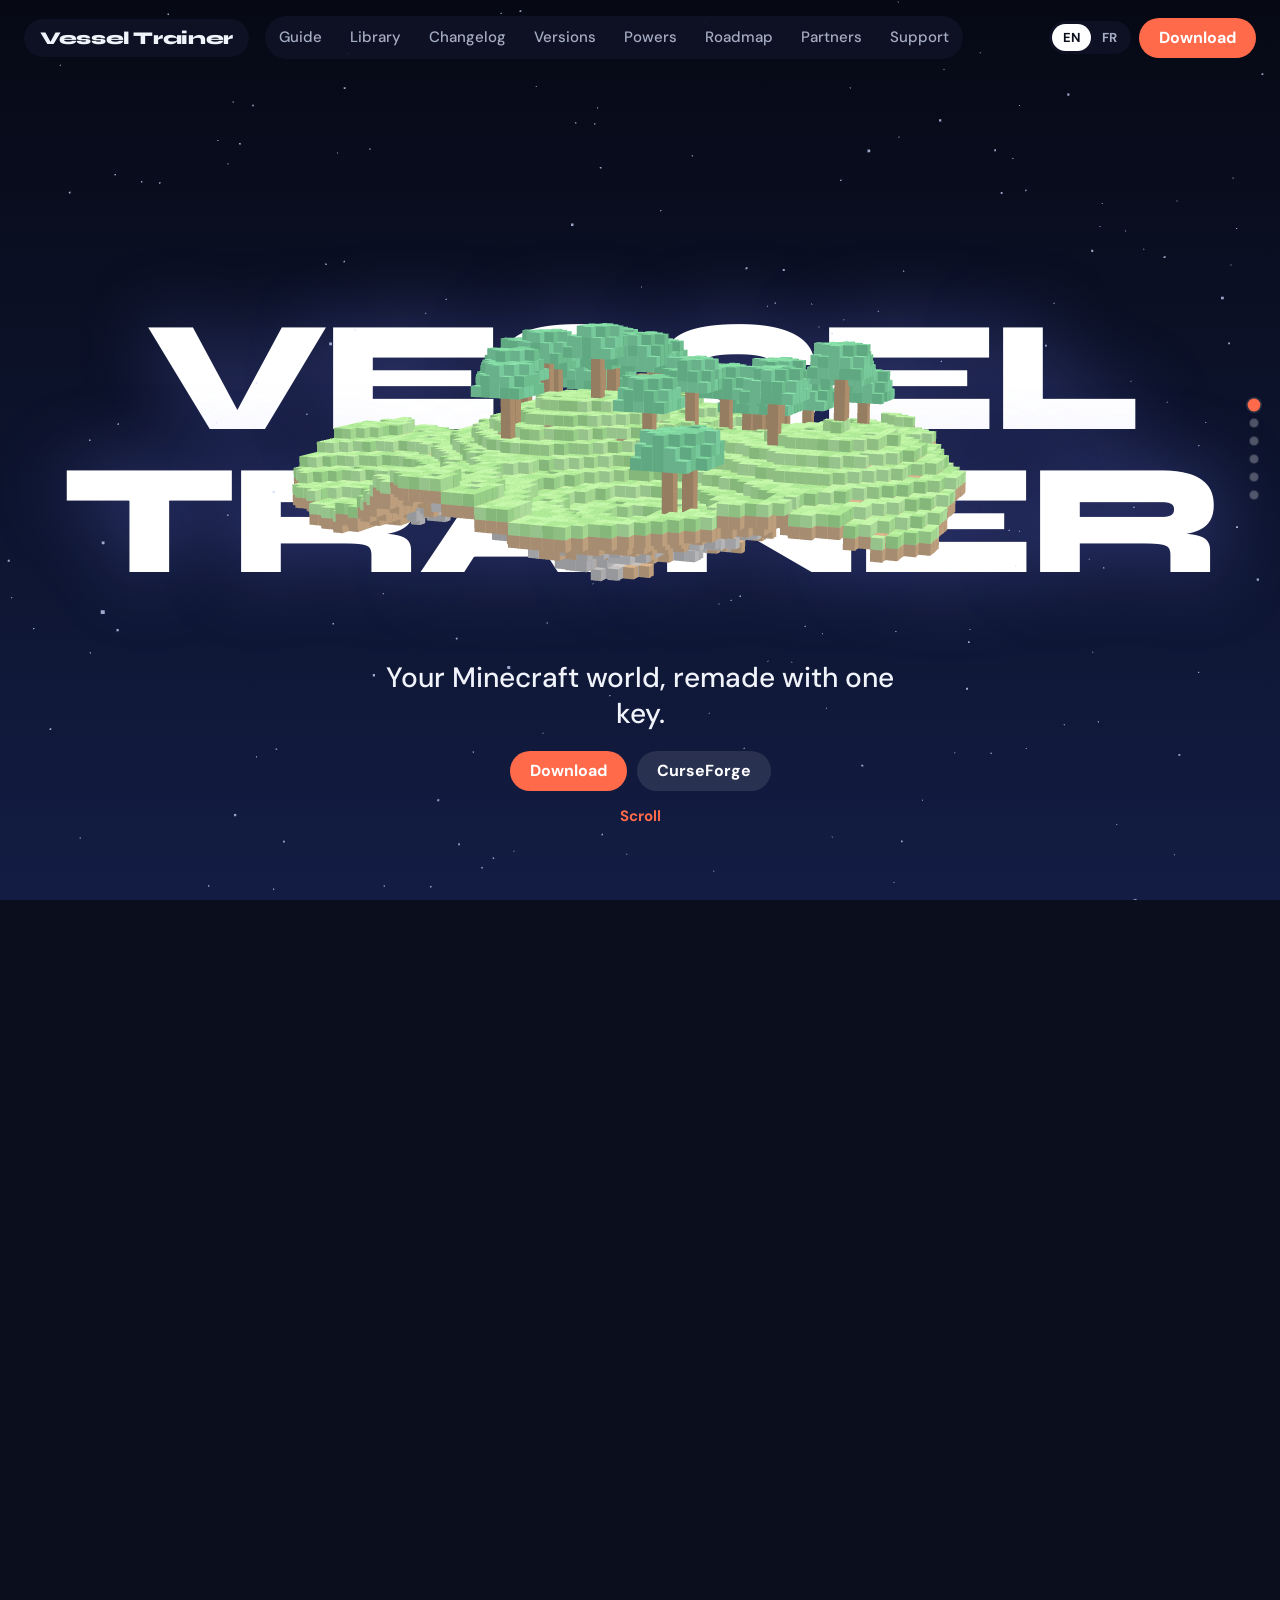
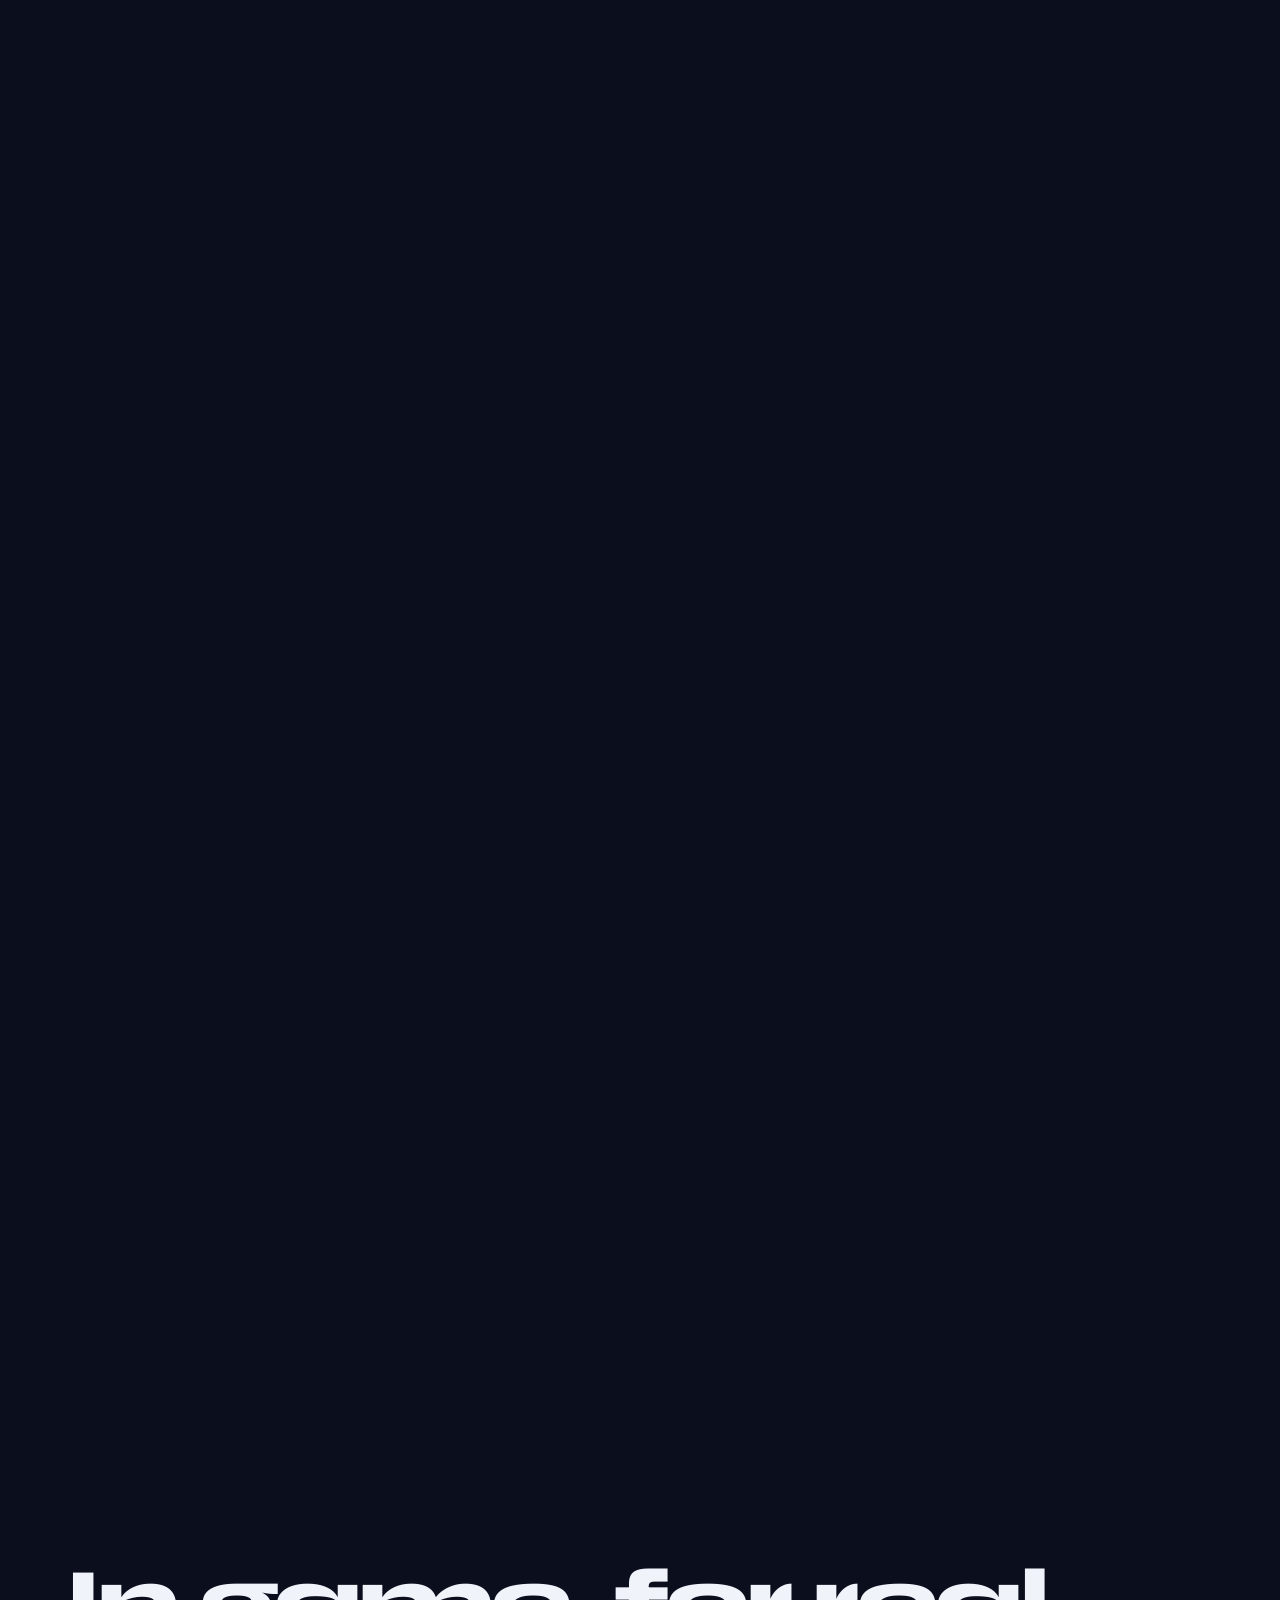
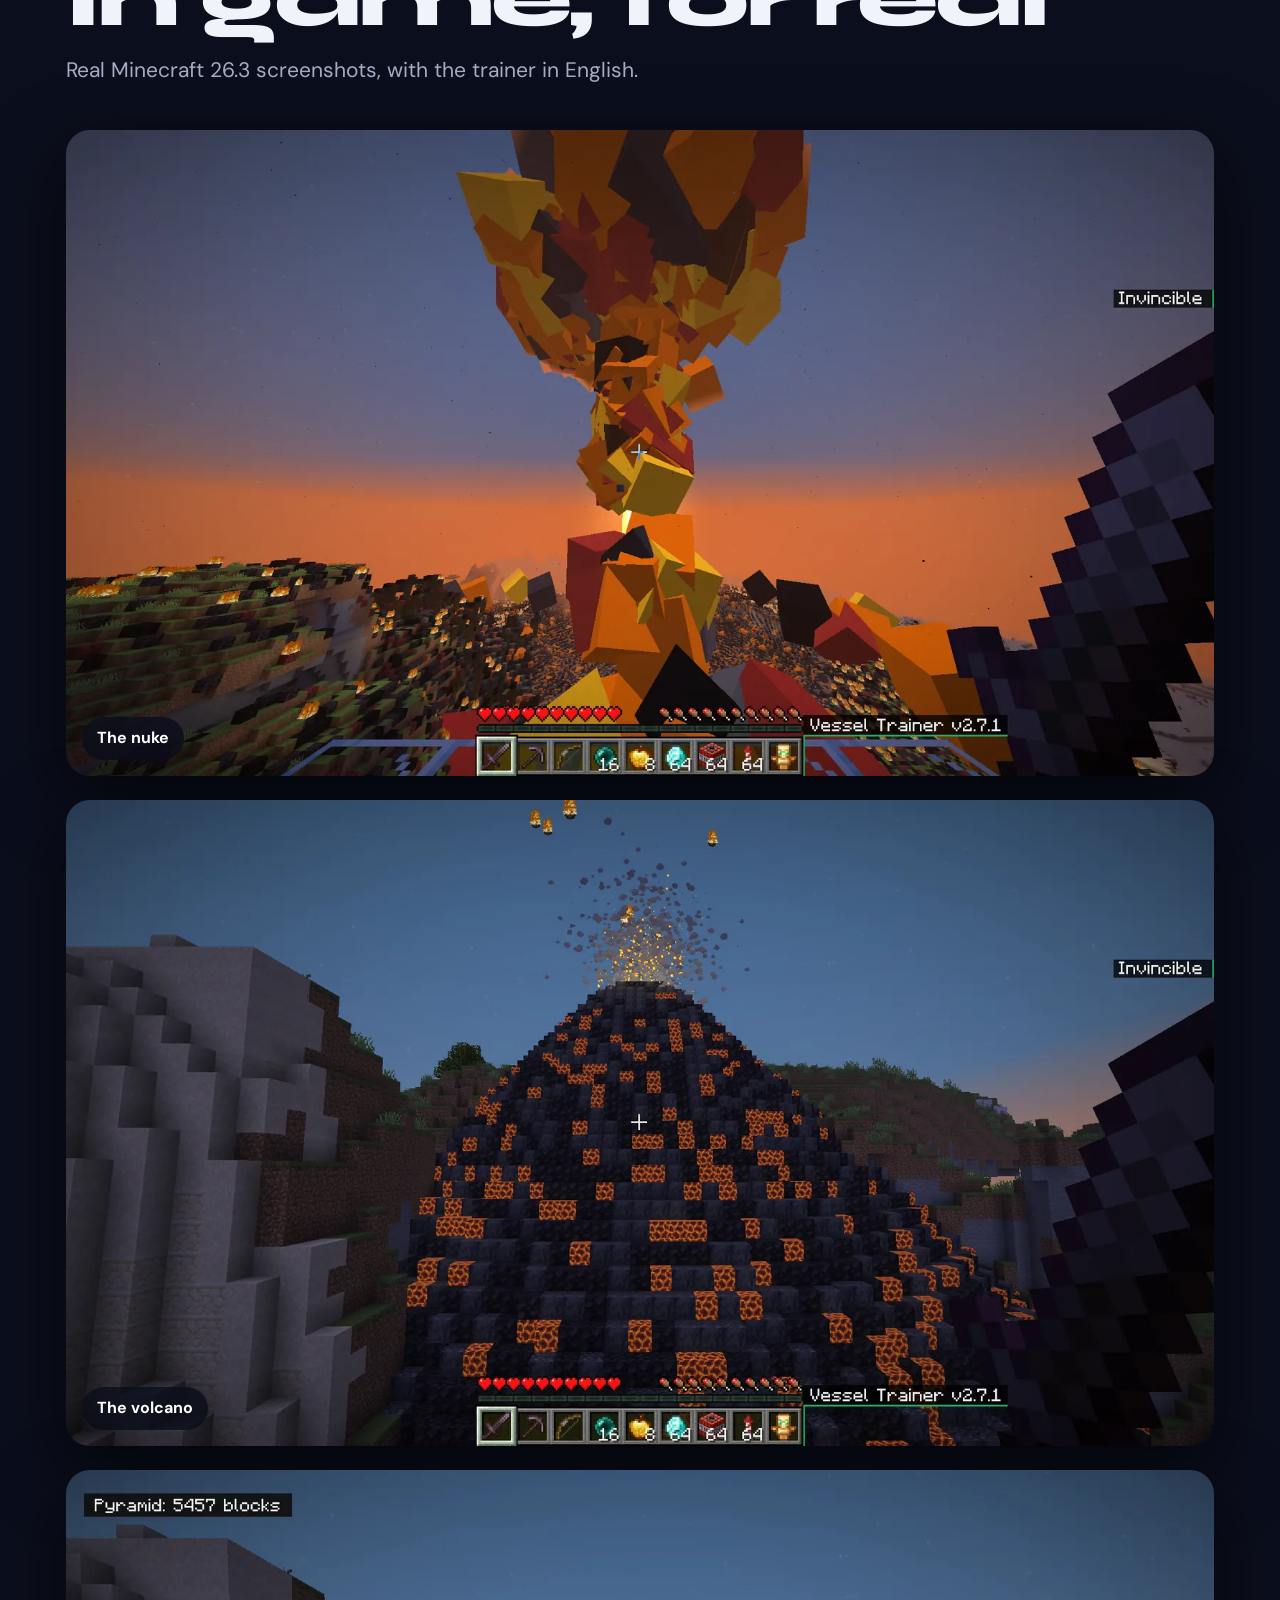
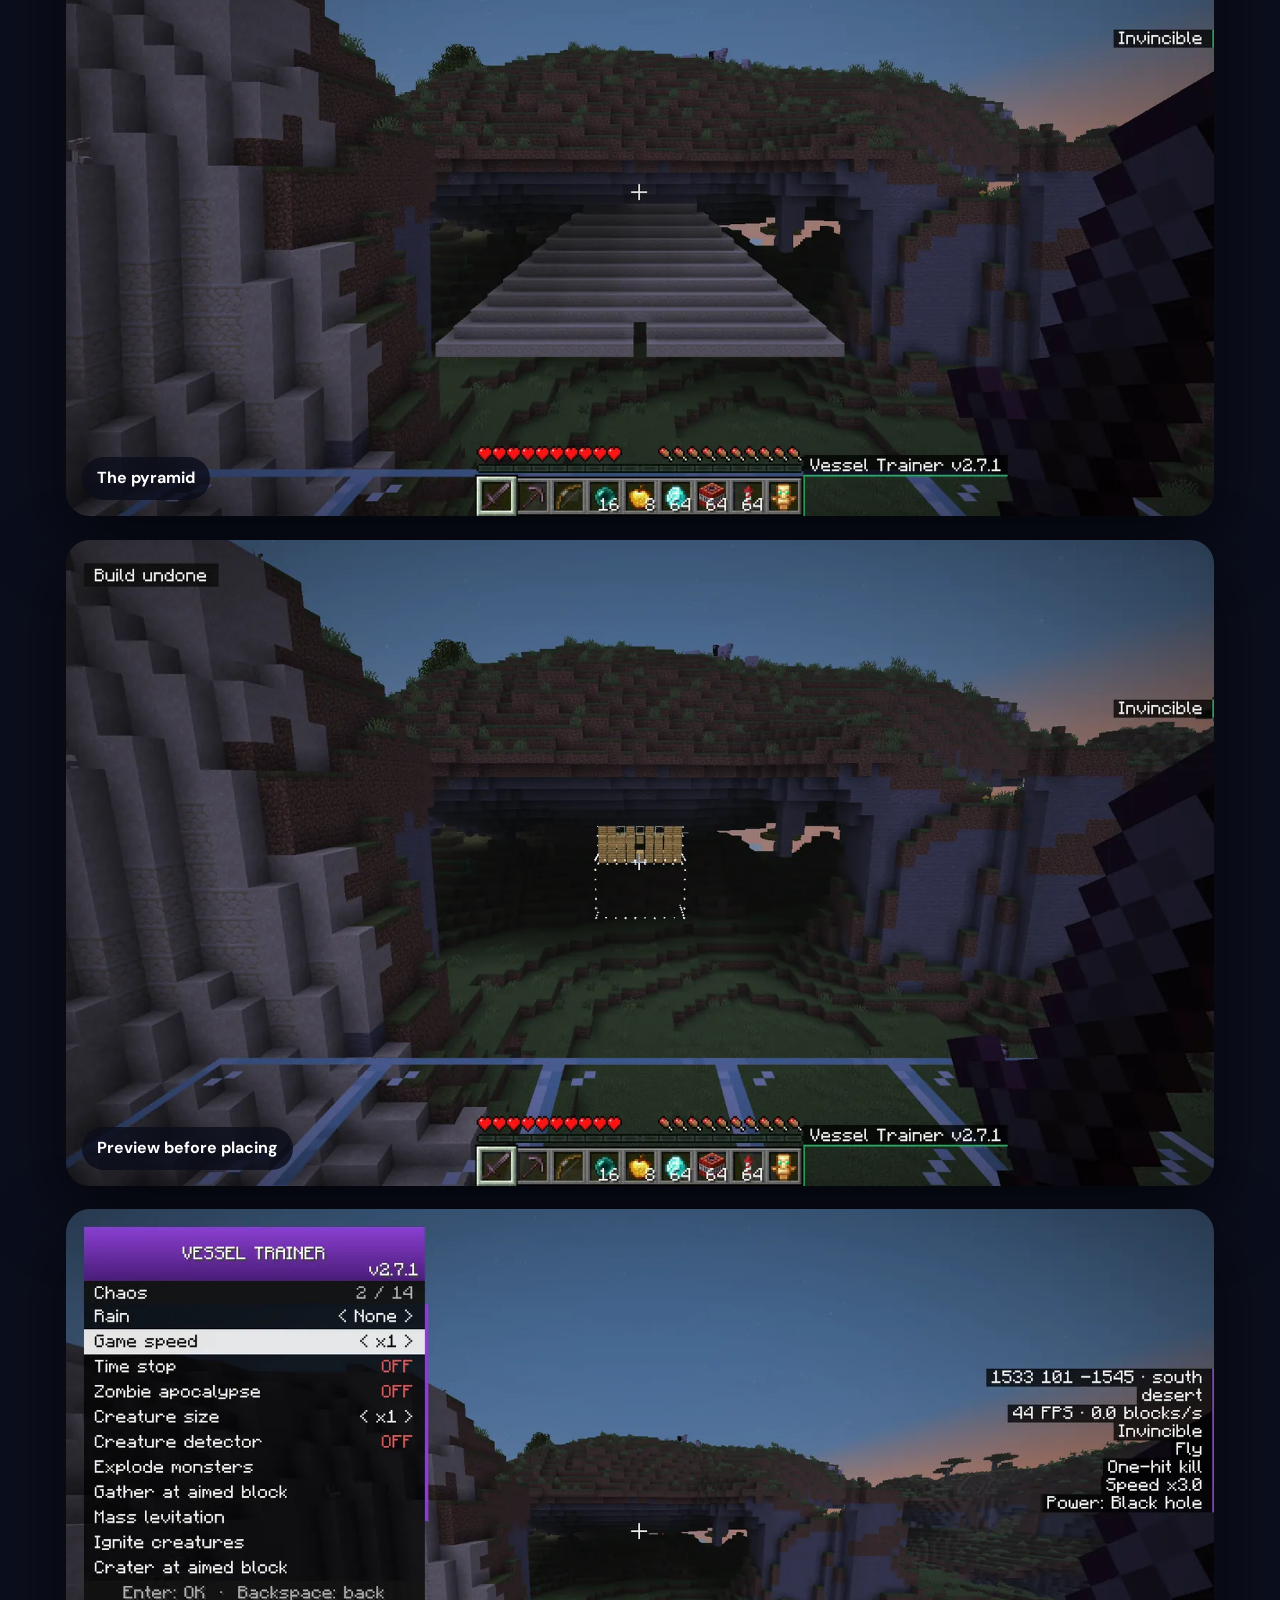
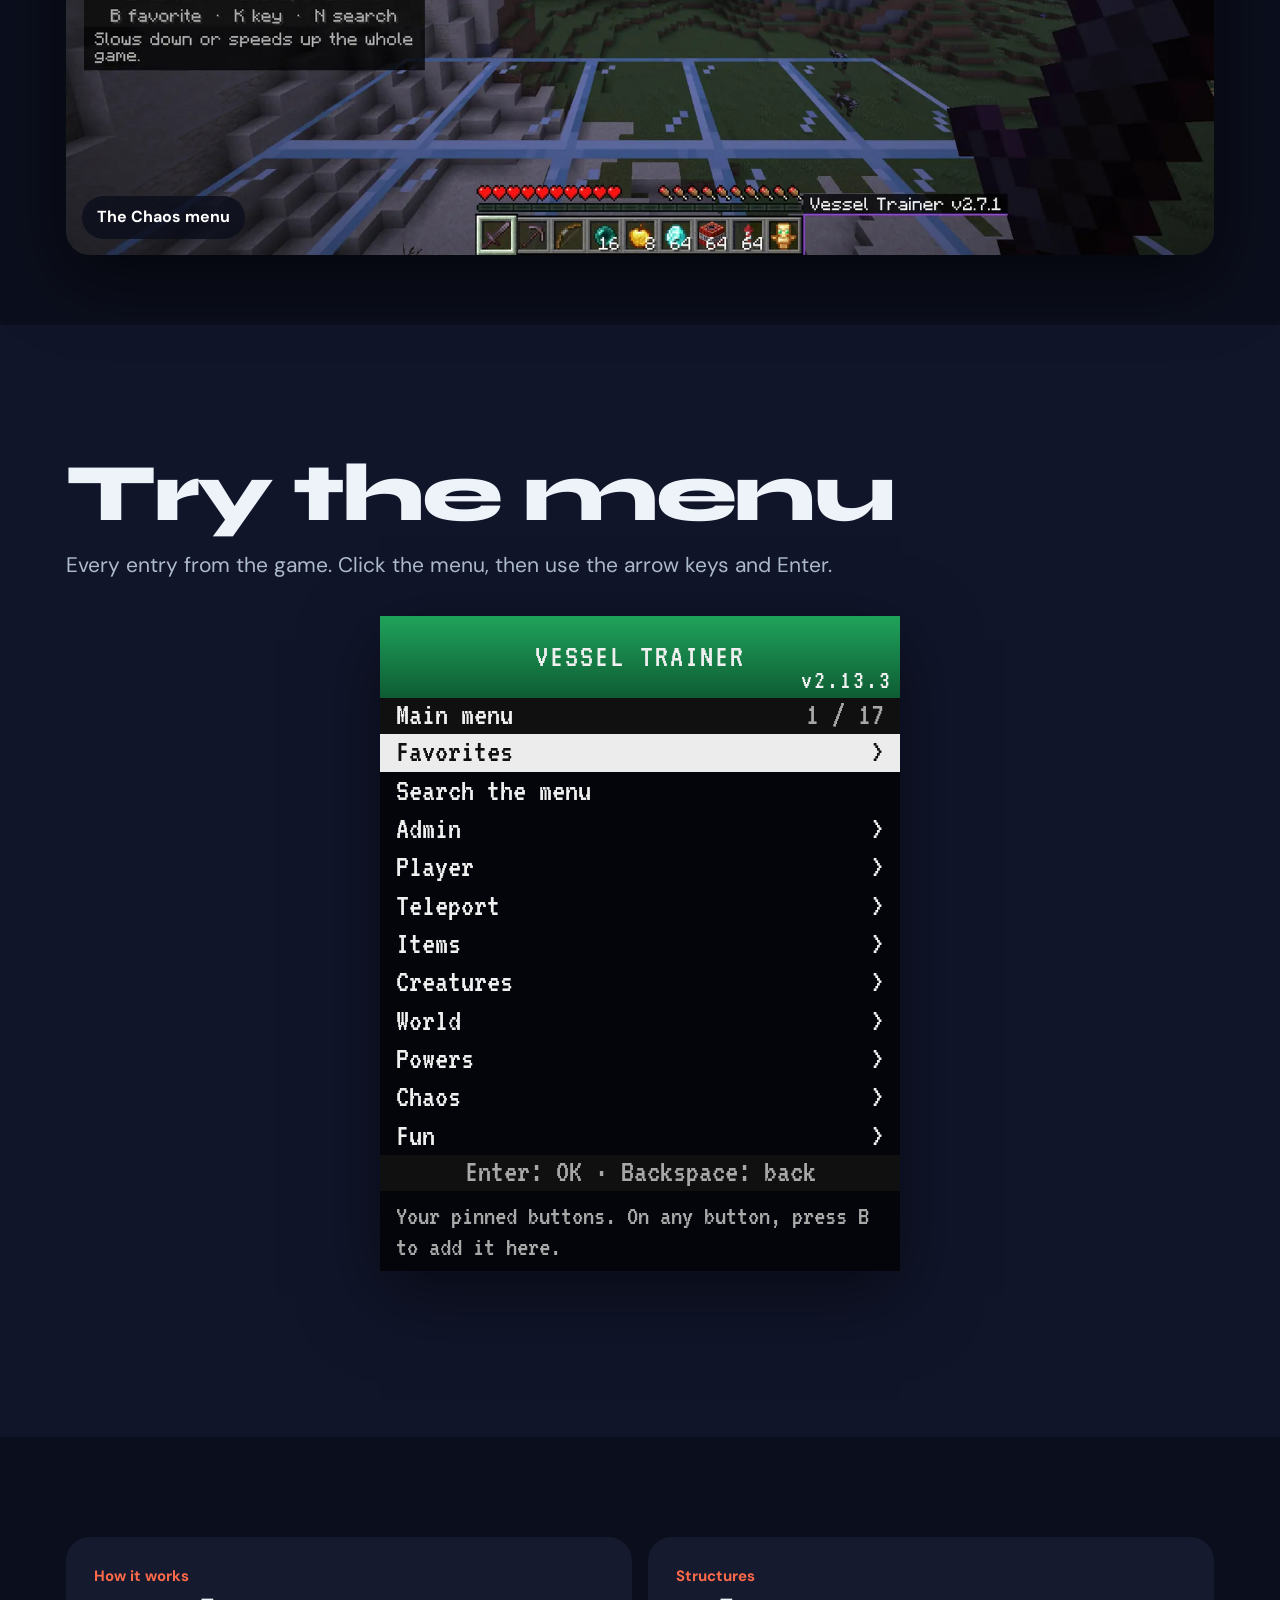
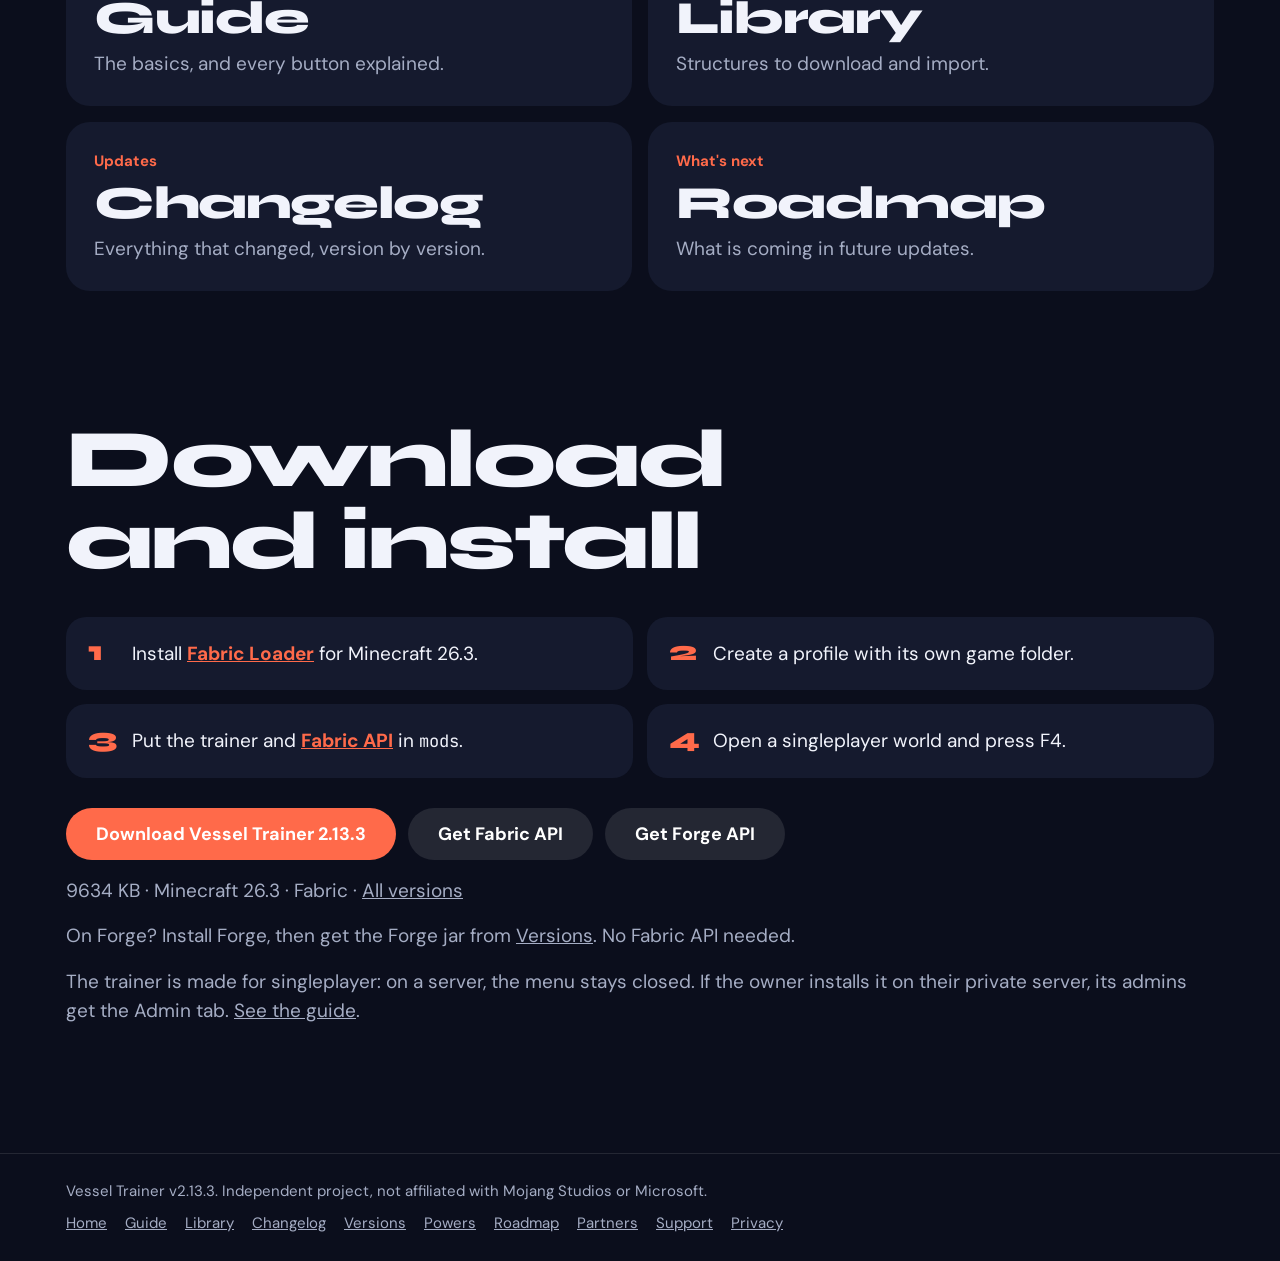
==== index.html @ e96a5e71 "Vessel Trainer 2.13.3: charged powers, blood moon and a Tools menu Co-Authored-By: Claude Opus 5.5 <" ====
<!doctype html>
<html lang="en">
<head>
<meta charset="utf-8">
<meta name="viewport" content="width=device-width, initial-scale=1, viewport-fit=cover">
<title>Vessel Trainer</title>
<meta name="description" content="Vessel Trainer: a 334-command menu for your Minecraft 26.3 singleplayer world.">
<link rel="icon" type="image/png" href="assets/img/favicon.png">
<link rel="stylesheet" href="assets/css/style.css?v=8cb9c6679a">
</head>
<body>
<div class="sky" aria-hidden="true"></div>
<h1 class="title" id="title" aria-label="Vessel Trainer"><span aria-hidden="true">VESSEL</span><span aria-hidden="true">TRAINER</span></h1>
<canvas id="world" aria-hidden="true"></canvas>

<nav class="nav" aria-label="Main navigation" data-fr-aria="Navigation principale">
  <a class="brand" href="#top">Vessel Trainer</a>
  <div class="nav-links">
    <a href="guide.html">Guide</a>
    <a href="library.html" data-fr="Bibliothèque">Library</a>
    <a href="changelog.html">Changelog</a>
    <a href="versions.html">Versions</a>
    <a href="powers.html" data-fr="Pouvoirs">Powers</a>
    <a href="roadmap.html">Roadmap</a>
    <a href="partners.html" data-fr="Partenaires">Partners</a><a href="support.html" data-fr="Soutenir">Support</a>
  </div>
  <div class="nav-right">
    <div class="lang" role="group" aria-label="Language">
      <button type="button" data-lang="en">EN</button>
      <button type="button" data-lang="fr">FR</button>
    </div>
    <a class="pill" href="#install" data-fr="Télécharger">Download</a>
  </div>
</nav>

<div class="dots" id="dots" aria-hidden="true"></div>

<main id="top">
  <div id="story">
    <section class="chapter hero-ch">
      <div class="copy">
        <p class="lead" data-fr="Ton monde Minecraft, refait d'une seule touche.">Your Minecraft world, remade with one key.</p>
        <div class="hero-dl">
          <a class="pill" href="downloads/vesseltrainer-2.13.3.jar" download data-fr="Télécharger">Download</a>
          <a class="pill quiet" data-store="curseforge">CurseForge</a>
          <a class="pill quiet" data-store="modrinth">Modrinth</a>
        </div>
        <p class="hint" data-fr="Fais défiler">Scroll</p>
      </div>
    </section>

    <section class="chapter right">
      <div class="copy">
        <p class="tag" data-fr="Construction">Build</p>
        <h2 data-fr="Une pyramide en un appui">A pyramid in one press</h2>
        <p data-fr="5 457 blocs posés d'un coup. Capture tes constructions, importe celles des autres, prévisualise, puis annule ou rétablis.">5,457 blocks placed at once. Capture your builds, import others', preview them, then undo or redo.</p>
      </div>
    </section>

    <section class="chapter left">
      <div class="copy">
        <p class="tag" data-fr="Catastrophes">Disasters</p>
        <h2 data-fr="Appelle la tempête">Call the storm</h2>
        <p data-fr="Tornade, séisme, volcan, météorite géante. Le terrain change pour de bon.">Tornado, earthquake, volcano, giant meteorite. The land changes for good.</p>
      </div>
    </section>

    <section class="chapter right night">
      <div class="copy">
        <p class="tag" data-fr="Pouvoirs">Powers</p>
        <h2 data-fr="48 pouvoirs sur une touche">48 powers on one key</h2>
        <p data-fr="Trou noir, dragon de feu, supernova, clones. Choisis-en un et appuie sur R.">Black hole, fire dragon, supernova, clones. Pick one and press R.</p>
      </div>
    </section>

    <section class="chapter left night">
      <div class="copy">
        <p class="tag" data-fr="La bombe">The nuke</p>
        <h2 data-fr="La grosse">The big one</h2>
        <p data-fr="Un cratère jusqu'à 130 blocs de rayon, une onde de choc et un champignon de plus de 300 blocs géants.">A crater up to a 130-block radius, a shockwave and a mushroom cloud of over 300 giant blocks.</p>
      </div>
    </section>

    <section class="chapter right">
      <div class="copy">
        <p class="tag" data-fr="Voici Vess">Meet Vess</p>
        <h2 data-fr="Vess contient tout">Vess holds it all</h2>
        <p data-fr="Vess est une fiole vivante. À l'intérieur : 334 commandes pour ton monde solo.">Vess is a living flask. Inside: 334 commands for your singleplayer world.</p>
        <a class="pill big" href="#install" data-fr="Télécharger">Download</a>
      </div>
    </section>
  </div>

  <div class="solid">
    <section class="shots" id="shots">
      <div class="wrap">
        <h2 data-fr="En jeu, pour de vrai">In game, for real</h2>
        <p class="sub" data-fr="Captures réelles de Minecraft 26.3, avec le trainer en français.">Real Minecraft 26.3 screenshots, with the trainer in English.</p>
      </div>
      <div class="wrap stack">
        <figure class="card"><img loading="lazy" data-shot="bombe_3" src="assets/img/en/bombe_3.webp" width="1600" height="900" alt="A mushroom cloud over a burning plain at dusk." data-fr-alt="Un champignon atomique au-dessus d'une plaine en feu au crépuscule."><figcaption data-fr="La bombe">The nuke</figcaption></figure>
        <figure class="card"><img loading="lazy" data-shot="volcan" src="assets/img/en/volcan.webp" width="1600" height="900" alt="A volcano erupting." data-fr-alt="Un volcan en éruption."><figcaption data-fr="Le volcan">The volcano</figcaption></figure>
        <figure class="card"><img loading="lazy" data-shot="pyramide" src="assets/img/en/pyramide.webp" width="1600" height="900" alt="A pyramid built next to a desert village." data-fr-alt="Une pyramide construite près d'un village du désert."><figcaption data-fr="La pyramide">The pyramid</figcaption></figure>
        <figure class="card"><img loading="lazy" data-shot="apercu" src="assets/img/en/apercu.webp" width="1600" height="900" alt="A preview of a captured building hovering over the ground before it is placed." data-fr-alt="L'aperçu d'un bâtiment capturé, posé au sol avant d'être placé."><figcaption data-fr="L'aperçu avant de placer">Preview before placing</figcaption></figure>
        <figure class="card"><img loading="lazy" data-shot="chaos" src="assets/img/en/chaos.webp" width="1600" height="900" alt="The Chaos menu with the purple theme." data-fr-alt="Le menu Chaos avec le thème violet."><figcaption data-fr="Le menu Chaos">The Chaos menu</figcaption></figure>
      </div>
    </section>

    <section class="try" id="try">
      <div class="wrap">
        <h2 data-fr="Essaie le menu">Try the menu</h2>
        <p class="sub" data-fr="Toutes les entrées du jeu. Clique sur le menu puis utilise les flèches et Entrée.">Every entry from the game. Click the menu, then use the arrow keys and Enter.</p>
        <div class="stage" id="stage" tabindex="0" role="application" aria-label="Menu demo. Arrow keys to navigate, Enter to select, Backspace to go back." data-fr-aria="Démonstration du menu. Flèches pour naviguer, Entrée pour valider, Effacer pour revenir.">
          <div class="vt" id="vt"></div>
          <div class="vt-flash" id="vtFlash"></div>
          <div class="vt-count" id="vtCount"></div>
        </div>
        <div class="pad" aria-label="Touch controls" data-fr-aria="Commandes tactiles">
          <button type="button" data-k="ArrowUp" aria-label="Up" data-fr-aria="Haut">↑</button>
          <button type="button" data-k="ArrowDown" aria-label="Down" data-fr-aria="Bas">↓</button>
          <button type="button" data-k="ArrowLeft" aria-label="Previous value" data-fr-aria="Valeur précédente">←</button>
          <button type="button" data-k="ArrowRight" aria-label="Next value" data-fr-aria="Valeur suivante">→</button>
          <button type="button" data-k="Enter" aria-label="Select" data-fr-aria="Valider">OK</button>
          <button type="button" data-k="Backspace" aria-label="Back" data-fr-aria="Retour">⌫</button>
        </div>
      </div>
    </section>

    <section class="more">
      <div class="wrap more-grid">
        <a class="more-card" href="guide.html"><span data-fr="Mode d'emploi">How it works</span><b>Guide</b><i data-fr="Les bases et tous les boutons expliqués.">The basics, and every button explained.</i></a>
        <a class="more-card" href="library.html"><span>Structures</span><b data-fr="Bibliothèque">Library</b><i data-fr="Des structures à télécharger et à importer.">Structures to download and import.</i></a>
        <a class="more-card" href="changelog.html"><span data-fr="Mises à jour">Updates</span><b>Changelog</b><i data-fr="Tout ce qui a changé, version par version.">Everything that changed, version by version.</i></a>
        <a class="more-card" href="roadmap.html"><span data-fr="La suite">What's next</span><b>Roadmap</b><i data-fr="Ce qui arrive dans les prochaines mises à jour.">What is coming in future updates.</i></a>
      </div>
    </section>

    <section class="install" id="install">
      <div class="wrap">
        <h2 data-fr="Télécharger et installer">Download and install</h2>
        <ol class="steps">
          <li data-fr="Installe <a href=&quot;https://fabricmc.net/use/installer/&quot;>Fabric Loader</a> pour Minecraft 26.3.">Install <a href="https://fabricmc.net/use/installer/">Fabric Loader</a> for Minecraft 26.3.</li>
          <li data-fr="Crée un profil avec son propre dossier de jeu.">Create a profile with its own game folder.</li>
          <li data-fr="Mets le trainer et <a href=&quot;https://modrinth.com/mod/fabric-api&quot;>Fabric API</a> dans <code>mods</code>.">Put the trainer and <a href="https://modrinth.com/mod/fabric-api">Fabric API</a> in <code>mods</code>.</li>
          <li data-fr="Ouvre un monde solo et appuie sur F4.">Open a singleplayer world and press F4.</li>
        </ol>
        <div class="downloads">
          <a class="pill big" id="downloadJar" href="downloads/vesseltrainer-2.13.3.jar" download data-fr="Télécharger Vessel Trainer 2.13.3">Download Vessel Trainer 2.13.3</a>
          <a class="pill big quiet" href="https://modrinth.com/mod/fabric-api" data-fr="Récupérer Fabric API">Get Fabric API</a>
          <a class="pill big quiet" href="https://files.minecraftforge.net/net/minecraftforge/forge/" data-fr="Récupérer Forge API">Get Forge API</a>
        </div>
        <p class="note">9634 KB · Minecraft 26.3 · Fabric · <a href="versions.html" data-fr="Toutes les versions">All versions</a></p>
        <p class="note" data-fr="Sur Forge ? Installe Forge, puis prends le jar Forge dans <a href=&quot;versions.html&quot;>Versions</a>. Pas besoin de Fabric API.">On Forge? Install Forge, then get the Forge jar from <a href="versions.html">Versions</a>. No Fabric API needed.</p>
        <p class="note" data-fr="Le trainer est fait pour le solo : sur un serveur, le menu reste fermé. Si le propriétaire l'installe sur son serveur privé, ses admins ont l'onglet Admin. <a href=&quot;guide.html#admin&quot;>Voir le guide</a>.">The trainer is made for singleplayer: on a server, the menu stays closed. If the owner installs it on their private server, its admins get the Admin tab. <a href="guide.html#admin">See the guide</a>.</p>
      </div>
    </section>

    <footer class="foot">
  <div class="wrap foot-in">
    <span data-fr="Vessel Trainer v2.13.3. Projet indépendant, non affilié à Mojang Studios ni à Microsoft.">Vessel Trainer v2.13.3. Independent project, not affiliated with Mojang Studios or Microsoft.</span>
    <span class="foot-links"><a href="#top" data-fr="Accueil">Home</a><a href="guide.html">Guide</a><a href="library.html" data-fr="Bibliothèque">Library</a><a href="changelog.html">Changelog</a><a href="versions.html">Versions</a><a href="powers.html" data-fr="Pouvoirs">Powers</a><a href="roadmap.html">Roadmap</a><a href="partners.html" data-fr="Partenaires">Partners</a><a href="support.html" data-fr="Soutenir">Support</a><a href="privacy.html" data-fr="Confidentialité">Privacy</a></span>
  </div>
</footer>
  </div>
</main>

<script src="assets/js/vendor/three.min.js?v=3b3a1c97de"></script>
<script src="assets/js/vendor/gsap.min.js?v=28033e449a"></script>
<script src="assets/js/vendor/ScrollTrigger.min.js?v=ad33c2df9a"></script>
<script src="assets/js/vendor/lenis.min.js?v=b2958f142f"></script>
<script src="assets/js/lang.js?v=766214369f"></script>
<script src="assets/js/menu-data.js?v=fa72b974bd"></script>
<script src="assets/js/vess.js?v=04c6b9b6e1"></script>
<script src="assets/js/data.js?v=28ff21b96d"></script>
<script src="assets/js/main.js?v=349796317e"></script>
</body>
</html>
---- assets/css/style.css ----
@font-face {
  font-family: 'DM Sans';
  font-style: normal;
  font-weight: 400;
  font-display: swap;
  src: url(../fonts/DMSans-400.woff2) format('woff2');
  unicode-range: U+0000-00FF, U+0131, U+0152-0153, U+02BB-02BC, U+02C6, U+02DA, U+02DC, U+0304, U+0308, U+0329, U+2000-206F, U+20AC, U+2122, U+2191, U+2193, U+2212, U+2215, U+FEFF, U+FFFD;
}
@font-face {
  font-family: 'DM Sans';
  font-style: normal;
  font-weight: 500;
  font-display: swap;
  src: url(../fonts/DMSans-500.woff2) format('woff2');
  unicode-range: U+0000-00FF, U+0131, U+0152-0153, U+02BB-02BC, U+02C6, U+02DA, U+02DC, U+0304, U+0308, U+0329, U+2000-206F, U+20AC, U+2122, U+2191, U+2193, U+2212, U+2215, U+FEFF, U+FFFD;
}
@font-face {
  font-family: 'DM Sans';
  font-style: normal;
  font-weight: 700;
  font-display: swap;
  src: url(../fonts/DMSans-700.woff2) format('woff2');
  unicode-range: U+0000-00FF, U+0131, U+0152-0153, U+02BB-02BC, U+02C6, U+02DA, U+02DC, U+0304, U+0308, U+0329, U+2000-206F, U+20AC, U+2122, U+2191, U+2193, U+2212, U+2215, U+FEFF, U+FFFD;
}
@font-face {
  font-family: 'JetBrains Mono';
  font-style: normal;
  font-weight: 400;
  font-display: swap;
  src: url(../fonts/JetBrainsMono-400.woff2) format('woff2');
  unicode-range: U+0000-00FF, U+0131, U+0152-0153, U+02BB-02BC, U+02C6, U+02DA, U+02DC, U+0304, U+0308, U+0329, U+2000-206F, U+20AC, U+2122, U+2191, U+2193, U+2212, U+2215, U+FEFF, U+FFFD;
}
@font-face {
  font-family: 'JetBrains Mono';
  font-style: normal;
  font-weight: 500;
  font-display: swap;
  src: url(../fonts/JetBrainsMono-500.woff2) format('woff2');
  unicode-range: U+0000-00FF, U+0131, U+0152-0153, U+02BB-02BC, U+02C6, U+02DA, U+02DC, U+0304, U+0308, U+0329, U+2000-206F, U+20AC, U+2122, U+2191, U+2193, U+2212, U+2215, U+FEFF, U+FFFD;
}
@font-face {
  font-family: 'Syne';
  font-style: normal;
  font-weight: 700;
  font-display: swap;
  src: url(../fonts/Syne-700.woff2) format('woff2');
  unicode-range: U+0000-00FF, U+0131, U+0152-0153, U+02BB-02BC, U+02C6, U+02DA, U+02DC, U+0304, U+0308, U+0329, U+2000-206F, U+20AC, U+2122, U+2191, U+2193, U+2212, U+2215, U+FEFF, U+FFFD;
}
@font-face {
  font-family: 'Syne';
  font-style: normal;
  font-weight: 800;
  font-display: swap;
  src: url(../fonts/Syne-800.woff2) format('woff2');
  unicode-range: U+0000-00FF, U+0131, U+0152-0153, U+02BB-02BC, U+02C6, U+02DA, U+02DC, U+0304, U+0308, U+0329, U+2000-206F, U+20AC, U+2122, U+2191, U+2193, U+2212, U+2215, U+FEFF, U+FFFD;
}
@font-face {
  font-family: 'VT323';
  font-style: normal;
  font-weight: 400;
  font-display: swap;
  src: url(../fonts/VT323-400.woff2) format('woff2');
  unicode-range: U+0000-00FF, U+0131, U+0152-0153, U+02BB-02BC, U+02C6, U+02DA, U+02DC, U+0304, U+0308, U+0329, U+2000-206F, U+20AC, U+2122, U+2191, U+2193, U+2212, U+2215, U+FEFF, U+FFFD;
}

/* Layout concept: a night sky. A 3D cloud of voxels stays on screen and reshapes itself while the words pass by. */
:root {
  color-scheme: dark;
  --navy: #f1f3fb;
  --soft: #a5adc4;
  --coral: #ff6a4a;
  --white: #ffffff;
  --panel: #0b0e1c;
  --cloud: #151a2e;
  --a: #060914;
  --b: #131d44;
  --head: "Syne", "Arial Black", system-ui, sans-serif;
  --body: "DM Sans", "Segoe UI", system-ui, sans-serif;
  --mono: "JetBrains Mono", Consolas, monospace;
  --pixel: "VT323", "Courier New", monospace;
  --gl: max(16px, env(safe-area-inset-left, 0px));
  --gr: max(16px, env(safe-area-inset-right, 0px));
  /* Names the shared demo styles expect. */
  --ink-3: #1c2c47;
  --line: rgba(255, 255, 255, .16);
  --text: #eef3fa;
  --dim: #aebbcd;
  --gold: #ffc96b;
  --violet: #ff5a3c;
}
* { box-sizing: border-box; }
html.lenis, html.lenis body { height: auto; }
.lenis.lenis-smooth { scroll-behavior: auto !important; }
body { margin: 0; color: var(--navy); background: var(--panel); font: 400 19px/1.55 var(--body); overflow-x: clip; -webkit-font-smoothing: antialiased; }
[hidden] { display: none !important; }
h1, h2, p { margin: 0; }
img { display: block; max-width: 100%; height: auto; }
a { color: inherit; }
:focus-visible { outline: 3px solid var(--coral); outline-offset: 3px; border-radius: 6px; }
.wrap { width: 100%; max-width: 1180px; margin-inline: auto; padding-left: var(--gl); padding-right: var(--gr); }
h2 { font: 800 clamp(40px, 6.4vw, 88px)/1 var(--head); letter-spacing: -.03em; text-wrap: balance; }

.sky { position: fixed; inset: 0; z-index: 0; background: linear-gradient(180deg, var(--a), var(--b)); }
.title { position: fixed; z-index: 1; inset: 0; display: grid; align-content: center; justify-items: center; font: 800 clamp(44px, 12.4vw, 206px)/.9 var(--head); letter-spacing: -.045em; color: var(--white); text-shadow: 0 0 80px rgba(120, 130, 255, .4); pointer-events: none; will-change: transform, opacity; }
#world { position: fixed; inset: 0; z-index: 2; width: 100%; height: 100%; pointer-events: none; }
main { position: relative; z-index: 3; }

.nav { position: fixed; z-index: 10; left: 0; right: 0; top: calc(env(safe-area-inset-top, 0px) + 16px); display: flex; align-items: center; justify-content: space-between; gap: 12px; padding-left: calc(var(--gl) + 8px); padding-right: calc(var(--gr) + 8px); }
.brand { font: 800 18px/1 var(--head); letter-spacing: -.02em; text-decoration: none; padding: 10px 16px; border-radius: 999px; background: rgba(20, 24, 44, .62); backdrop-filter: blur(12px); -webkit-backdrop-filter: blur(12px); white-space: nowrap; color: var(--navy); }
.nav-right { display: flex; align-items: center; gap: 8px; }
.lang { display: flex; padding: 3px; border-radius: 999px; background: rgba(20, 24, 44, .62); backdrop-filter: blur(12px); -webkit-backdrop-filter: blur(12px); }
.lang button { padding: 7px 11px; border: 0; border-radius: 999px; background: none; color: var(--soft); font: 700 13px/1 var(--body); cursor: pointer; transition: background .3s, color .3s; }
.lang button[aria-pressed="true"] { background: var(--white); color: #0b0e1c; }
.pill { display: inline-block; padding: 12px 20px; border: 0; border-radius: 999px; background: var(--coral); color: var(--white); font: 700 16px/1 var(--body); text-decoration: none; cursor: pointer; transition: transform .35s cubic-bezier(.34, 1.56, .64, 1), background .3s; }
.pill:hover { transform: scale(1.06); }
.pill.big { padding: 17px 30px; font-size: 18px; margin-top: 24px; }
.pill[disabled] { background: #333a55; color: #aab2c8; cursor: not-allowed; transform: none; }

.dots { position: fixed; z-index: 9; right: calc(var(--gr) + 6px); top: 50%; display: grid; gap: 10px; transform: translateY(-50%); transition: opacity .4s; }
.dots i { display: block; width: 8px; height: 8px; border-radius: 50%; background: rgba(255, 255, 255, .28); box-shadow: 0 0 0 1px rgba(255, 255, 255, .12); transition: transform .4s, background .4s; }
.dots i.on { background: var(--coral); transform: scale(1.6); }

.chapter { display: flex; align-items: center; min-height: 150vh; min-height: 150svh; padding-left: calc(var(--gl) + 3vw); padding-right: calc(var(--gr) + 3vw); }
.chapter.right { justify-content: flex-end; }
.chapter.night .copy { color: var(--white); }
.chapter.night .copy .tag { color: var(--gold); }
.copy { width: min(100%, 520px); position: sticky; top: 34vh; margin-block: 34vh; will-change: transform, opacity; }
.copy .tag { font: 700 15px/1 var(--body); color: var(--coral); margin-bottom: 14px; }
.copy h2 { margin-bottom: 16px; font-size: clamp(32px, 4.3vw, 60px); line-height: 1.04; }
.hero-ch { min-height: 120vh; align-items: flex-end; justify-content: center; text-align: center; padding-bottom: 28vh; }
.hero-ch .copy { position: static; margin: 0; width: min(100%, 560px); }
.lead { font: 500 clamp(21px, 2.4vw, 28px)/1.3 var(--body); }
.hero-dl { display: flex; flex-wrap: wrap; justify-content: center; gap: 10px; margin-top: 18px; }
.pill.soon { opacity: .62; cursor: default; }
.pill.soon:hover { transform: none; }
.hint { margin-top: 14px; font-size: 15px; font-weight: 700; color: var(--coral); animation: nudge 1.8s ease-in-out infinite; }
@keyframes nudge { 50% { transform: translateY(7px); } }
@media (max-width: 760px) {
  .chapter, .chapter.right { justify-content: center; align-items: flex-end; padding-left: var(--gl); padding-right: var(--gr); }
  .copy { position: sticky; top: auto; bottom: 16px; margin-block: 80vh 16px; padding: 18px; border-radius: 20px; background: rgba(11, 14, 28, .72); backdrop-filter: blur(14px); -webkit-backdrop-filter: blur(14px); color: var(--white) !important; }
  .chapter.night .copy { background: rgba(14, 16, 40, .72); color: var(--white) !important; }
  .hero-ch .copy { background: none; backdrop-filter: none; -webkit-backdrop-filter: none; padding: 0; }
  .dots { display: none; }
  .nav { padding-left: var(--gl); padding-right: var(--gr); gap: 6px; }
  .brand { font-size: 14px; padding: 10px 12px; }
  .nav .pill { padding: 10px 13px; font-size: 14px; }
  .lang button { padding: 6px 8px; }
}

.solid { position: relative; background: var(--panel); border-radius: 40px 40px 0 0; }
.shots { padding-block: clamp(70px, 10vw, 130px) clamp(40px, 6vw, 70px); }
.sub { color: var(--soft); max-width: 56ch; margin-top: 14px; font-size: clamp(18px, 2vw, 21px); }
.stack { display: grid; gap: 24px; margin-top: 44px; }
.card { position: sticky; top: 92px; margin: 0; border-radius: 24px; overflow: hidden; background: var(--cloud); box-shadow: 0 24px 70px rgba(0, 0, 0, .55); will-change: transform; }
.card img { width: 100%; }
.card figcaption { position: absolute; left: 16px; bottom: 16px; padding: 9px 15px; border-radius: 999px; background: rgba(11, 14, 28, .82); color: var(--white); font-weight: 700; font-size: 16px; }

.try { background: #10152a; color: var(--text); padding-block: clamp(70px, 10vw, 130px); }
.try .sub { color: var(--dim); }
/* Live menu */
.stage { position: relative; aspect-ratio: 16 / 9; container-type: inline-size; overflow: hidden; border-radius: 14px; border: 1px solid var(--line); background: #223 center / cover no-repeat; box-shadow: 0 30px 90px rgba(0, 0, 0, .55); }
.stage:focus { outline: 2px solid var(--gold); outline-offset: 4px; }
.stage-bg { position: absolute; inset: 0; width: 100%; height: 100%; object-fit: cover; transition: opacity .5s; }
.vt { --px: calc(100cqw / 1920); position: absolute; left: calc(var(--px) * 30); top: calc(var(--px) * 30); width: calc(var(--px) * 570); font: 500 calc(var(--px) * 30)/1 var(--pixel); color: #f0f0f0; }
.vt-head { position: relative; height: calc(var(--px) * 90); display: grid; place-items: center; background: linear-gradient(var(--h1, #1fa35b), var(--h2, #0e5c33)) center / cover; letter-spacing: .06em; overflow: hidden; }
.vt-head img { position: absolute; inset: 0; width: 100%; height: 100%; object-fit: cover; }
.vt-head b { position: relative; font-weight: 500; }
.vt-head i { position: absolute; right: calc(var(--px) * 9); bottom: calc(var(--px) * 5); font-style: normal; font-size: calc(var(--px) * 25); }
.vt-bar { display: flex; justify-content: space-between; height: calc(var(--px) * 39); align-items: center; padding-inline: calc(var(--px) * 18); background: rgba(16, 16, 16, .94); }
.vt-bar span + span { color: #a8a8a8; }
.vt-row { display: flex; justify-content: space-between; align-items: center; gap: 8px; height: calc(var(--px) * 42); padding-inline: calc(var(--px) * 18); background: rgba(0, 0, 0, .75); cursor: pointer; white-space: nowrap; overflow: hidden; }
.vt-row.on { background: #ececec; color: #101010; }
.vt-row em { font-style: normal; }
.vt-row .y { color: #35c76f; } .vt-row .n { color: #e05252; }
.vt-row.on .y { color: #0e7a3c; } .vt-row.on .n { color: #b02020; }
.vt-notice { display: inline-block; margin-top: calc(var(--px) * 9); padding: calc(var(--px) * 9) calc(var(--px) * 18); background: rgba(16, 16, 16, .94); }
.vt-side { position: absolute; right: 0; top: 25%; display: grid; justify-items: end; gap: calc(100cqw / 1920 * 3); font: 500 calc(100cqw / 1920 * 30)/1.15 var(--pixel); color: #f0f0f0; }
.vt-side span { background: rgba(0, 0, 0, .75); padding: 0 calc(100cqw / 1920 * 18) 0 calc(100cqw / 1920 * 9); border-right: 3px solid var(--h1, #1fa35b); }
.vt-count { position: absolute; inset: 0; display: grid; place-items: center; font: 900 30cqw/1 var(--display); color: #ff3030; pointer-events: none; }
.vt-flash { position: absolute; inset: 0; background: #fff8e8; opacity: 0; pointer-events: none; }
.vt-flash.go { animation: flash 3s ease-out; }
@keyframes flash { 0%, 12% { opacity: 1; } 100% { opacity: 0; } }
.keys { display: flex; flex-wrap: wrap; gap: 10px 22px; margin-top: 18px; color: var(--dim); font-size: 15px; align-items: center; }
kbd { font: 500 13px var(--mono); padding: 3px 8px; border-radius: 6px; color: var(--text); background: var(--ink-3); border: 1px solid var(--line); border-bottom-width: 2px; }
.pad { display: none; gap: 8px; margin-top: 14px; flex-wrap: wrap; }
.pad button { flex: 1 0 56px; height: 50px; font: 500 20px var(--mono); color: var(--text); background: var(--ink-3); border: 1px solid var(--line); border-radius: 10px; cursor: pointer; }
.pad button:active { background: var(--violet); }
@media (hover: none), (max-width: 760px) { .pad { display: flex; } }
@media (max-width: 760px) {
  .stage { aspect-ratio: 4 / 5; }
  .vt { --px: calc(100cqw / 700); left: 10px; top: 10px; width: calc(100% - 20px); }
  .vt-side { display: none; }
}


/* Only the trainer, on the page itself. The height is fixed so the page does not jump between menus. */
.try .stage { width: min(100%, 520px); aspect-ratio: 570 / 760; margin: 34px auto 0; overflow: visible; border: 0; border-radius: 4px; background: none; box-shadow: none; }
.try .vt { --px: calc(100cqw / 570); position: relative; left: 0; top: 0; width: 100%; font-size: calc(var(--px) * 36); box-shadow: 0 24px 70px rgba(0, 0, 0, .5); }
.try .vt-head i { font-size: calc(var(--px) * 30); }
.try .vt-desc { font-size: calc(var(--px) * 31); line-height: 1.1; }
.try .stage:focus { outline: 0; }
.try .stage:focus .vt { outline: 2px solid var(--gold); outline-offset: 4px; }
.try .vt-flash { border-radius: 4px; }
.keys { display: none; }

.install { padding-block: clamp(70px, 10vw, 130px); }
.steps { display: grid; grid-template-columns: repeat(2, minmax(0, 1fr)); gap: 14px; margin: 34px 0 6px; padding: 0; list-style: none; counter-reset: s; }
.steps li { position: relative; padding: 22px 22px 22px 66px; border-radius: 20px; background: var(--cloud); counter-increment: s; min-width: 0; }
.steps li::before { content: counter(s); position: absolute; left: 22px; top: 20px; font: 800 28px/1 var(--head); color: var(--coral); }
.steps a { color: var(--coral); font-weight: 700; }
code { font: 400 .9em var(--mono); }
.note { margin-top: 16px; color: var(--soft); }
@media (max-width: 760px) { .steps { grid-template-columns: minmax(0, 1fr); } }
.foot { position: relative; z-index: 3; padding-block: 26px; border-top: 1px solid rgba(255, 255, 255, .1); color: var(--soft); font-size: 15px; background: var(--panel); }
.foot-in { display: flex; flex-wrap: wrap; justify-content: space-between; gap: 8px 24px; }
.foot-links { display: flex; flex-wrap: wrap; gap: 8px 18px; }

.nav-links { display: flex; gap: 6px; margin-right: auto; margin-left: 4px; padding: 3px; border-radius: 999px; background: rgba(20, 24, 44, .62); backdrop-filter: blur(12px); -webkit-backdrop-filter: blur(12px); }
.nav-links a { padding: 7px 11px; border-radius: 999px; font-size: 15px; font-weight: 500; text-decoration: none; color: var(--soft); transition: color .25s, background .25s; }
.nav-links a:hover { color: var(--white); background: rgba(255, 255, 255, .1); }
@media (max-width: 1240px) { .nav-links { gap: 0; } .nav-links a { padding: 7px 8px; font-size: 14px; } }
@media (max-width: 1100px) { .nav-links { display: none; } }
@media (max-width: 420px) { .nav-right { gap: 4px; } .nav-right .pill { padding-inline: 9px; font-size: 13px; } .nav .lang button { padding-inline: 7px; } }
@media (max-width: 380px) { .brand { font-size: 12px; padding: 9px 8px; } }

.more { padding-block: clamp(60px, 8vw, 100px) 0; }
.more-grid { display: grid; grid-template-columns: repeat(2, minmax(0, 1fr)); gap: 16px; }
.more-card { display: grid; gap: 6px; padding: 28px; border-radius: 24px; background: var(--cloud); text-decoration: none; transition: transform .45s cubic-bezier(.34, 1.56, .64, 1), background .3s; }
.more-card:hover { transform: translateY(-6px); background: #1c2340; }
.more-card span { color: var(--coral); font-weight: 700; font-size: 15px; }
.more-card b { font: 800 clamp(30px, 4vw, 46px)/1.05 var(--head); letter-spacing: -.03em; }
.more-card i { font-style: normal; color: var(--soft); }
@media (max-width: 640px) { .more-grid { grid-template-columns: minmax(0, 1fr); } }

.pill.quiet { background: rgba(255, 255, 255, .1); color: var(--white); }
.downloads { display: flex; flex-wrap: wrap; gap: 12px; }
.downloads .pill.big { margin-top: 24px; }
.vt-desc { padding: calc(var(--px) * 10) calc(var(--px) * 18); background: rgba(0, 0, 0, .75); color: #a8a8a8; font-size: calc(var(--px) * 25); line-height: 1.25; white-space: normal; }

/* Guide */
.doc { margin-top: clamp(50px, 7vw, 90px); }
.doc h2 { font-size: clamp(30px, 4vw, 50px); margin-bottom: 14px; }
.split-doc { display: grid; grid-template-columns: minmax(0, 1fr) minmax(0, 1fr); gap: clamp(22px, 4vw, 48px); align-items: center; }
.split-doc img { border-radius: 18px; }
@media (max-width: 860px) { .split-doc { grid-template-columns: minmax(0, 1fr); } }
.key-grid { display: grid; grid-template-columns: repeat(auto-fit, minmax(240px, 1fr)); gap: 10px; margin-bottom: 16px; }
.key-grid div { display: flex; align-items: center; flex-wrap: wrap; gap: 8px; padding: 14px 16px; border-radius: 14px; background: rgba(21, 26, 46, .72); }
.key-grid span { color: var(--soft); margin-left: 4px; }
kbd { font: 500 14px var(--mono); padding: 3px 9px; border-radius: 7px; color: var(--white); background: var(--ink-3); border: 1px solid var(--line); border-bottom-width: 2px; }
.doc-steps { display: grid; gap: 8px; margin: 16px 0; padding-left: 22px; }
.search { display: block; margin-block: 16px; }
.search input, .field input, .field textarea { width: 100%; padding: 13px 16px; border: 1px solid rgba(255, 255, 255, .16); border-radius: 14px; background: rgba(21, 26, 46, .78); color: var(--navy); font: 400 17px/1.4 var(--body); }
.sr { position: absolute; width: 1px; height: 1px; overflow: hidden; clip-path: inset(50%); }
.ref-group { margin-top: 26px; }
.ref-group h3 { margin: 0 0 8px; font: 800 20px/1.2 var(--head); color: var(--gold); }
.ref-row { display: grid; grid-template-columns: minmax(0, 260px) minmax(0, 1fr); gap: 4px 20px; padding-block: 10px; border-bottom: 1px solid rgba(255, 255, 255, .09); }
.ref-row b { font-weight: 700; }
.ref-row span { color: var(--soft); }
@media (max-width: 640px) { .ref-row { grid-template-columns: minmax(0, 1fr); } }

/* Library */
.lib-grid { display: grid; grid-template-columns: repeat(auto-fill, minmax(290px, 1fr)); gap: 16px; margin-top: 8px; }
.lib-card { display: flex; flex-direction: column; min-width: 0; border-radius: 22px; overflow: hidden; background: rgba(21, 26, 46, .78); transition: transform .45s cubic-bezier(.34, 1.56, .64, 1); }
.lib-card:hover { transform: translateY(-5px); }
.lib-card img { width: 100%; aspect-ratio: 16 / 9; object-fit: cover; }
.lib-card img.banner-image { aspect-ratio: 19 / 3; object-fit: contain; background: #0b0e1c; image-rendering: pixelated; }
.banner-share { margin-top: 16px; }
.lib-blank { display: grid; place-items: center; aspect-ratio: 16 / 9; background: linear-gradient(135deg, #2a1a66, #10152a); font: 800 26px/1 var(--head); color: var(--gold); }
.lib-body { display: flex; flex-direction: column; align-items: flex-start; gap: 6px; flex: 1; padding: 18px; }
.lib-body h2 { font-size: 23px; }
.lib-body p { color: var(--soft); font-size: 16px; }
.lib-body .pill { margin-top: auto; }
.lib-stats { font-weight: 700; color: var(--gold) !important; font-variant-numeric: tabular-nums; }
.lib-author { flex: 1; }
.lib-badge { padding: 3px 10px; border-radius: 999px; background: rgba(255, 201, 107, .16); color: var(--gold); font-size: 13px; font-weight: 700; }
.lib-actions { display: flex; flex-wrap: wrap; gap: 8px; margin-top: auto; }
.lib-body h2, .lib-body p { overflow-wrap: anywhere; }
.filters { display: flex; flex-wrap: wrap; align-items: center; gap: 12px 18px; margin-block: 18px 12px; }
.filter-group { display: flex; flex-wrap: wrap; gap: 4px; padding: 4px; border-radius: 999px; background: rgba(21, 26, 46, .78); }
.chip { padding: 9px 15px; border: 0; border-radius: 999px; background: none; color: var(--soft); font: 700 15px/1 var(--body); cursor: pointer; transition: background .25s, color .25s; }
.chip:hover { color: var(--white); }
.chip[aria-pressed="true"] { background: var(--white); color: #0b0e1c; }
.filter-select { display: flex; align-items: center; gap: 10px; color: var(--soft); font-weight: 700; }
.filter-select select { padding: 9px 14px; border: 1px solid rgba(255, 255, 255, .16); border-radius: 12px; background: #151a2e; color: var(--white); font: 500 16px/1.2 var(--body); }
.build-count { color: var(--soft); margin-bottom: 12px; }
.builds { display: grid; gap: 10px; }
.build { display: flex; flex-wrap: wrap; align-items: center; justify-content: space-between; gap: 12px 24px; padding: 18px 22px; border-radius: 20px; background: rgba(21, 26, 46, .78); }
.build.planned { background: rgba(21, 26, 46, .42); }
.build-main { flex: 1 1 320px; min-width: 0; }
.build h2 { font: 700 21px/1.25 var(--body); letter-spacing: 0; }
.build h2 .latest { margin-left: 6px; vertical-align: middle; }
.build p { color: var(--soft); font-size: 15px; margin-top: 3px; }
.build-actions { display: flex; flex-wrap: wrap; gap: 8px; }
.build-status { padding: 5px 13px; border-radius: 999px; background: rgba(255, 201, 107, .16); color: var(--gold); font-size: 14px; font-weight: 700; }
.build-tip { position: fixed; z-index: 30; width: min(420px, calc(100vw - 16px)); max-height: calc(100vh - 16px); overflow: auto; padding: 16px 18px; border: 1px solid rgba(255, 255, 255, .14); border-radius: 18px; background: #151a2e; box-shadow: 0 18px 50px rgba(0, 0, 0, .55); font-size: 15px; line-height: 1.4; pointer-events: none; }
.build-tip > b { display: block; margin-bottom: 8px; font: 700 18px/1.25 var(--body); }
.build-tip ul { display: grid; gap: 7px; margin: 0; padding: 0; list-style: none; }
.build-tip li { display: grid; grid-template-columns: 68px minmax(0, 1fr); gap: 8px; align-items: baseline; }
.build-tip li b { font-size: 12px; font-weight: 700; }
.build-tip b.added { color: #63e6a0; } .build-tip b.changed { color: var(--gold); } .build-tip b.fixed { color: #7cc4ff; } .build-tip b.missing { color: #ff8f7a; }

/* Versions: the two downloads most people want, a compatibility table, then every build. */
.v-picks { display: grid; grid-template-columns: minmax(0, 1.2fr) minmax(0, 1fr); gap: 16px; margin-bottom: clamp(36px, 5vw, 56px); }
.v-picks:empty { display: none; }
.v-pick { display: flex; flex-direction: column; gap: 12px; min-width: 0; padding: clamp(22px, 3vw, 32px); border-radius: 28px; background: radial-gradient(90% 120% at 0% 0%, rgba(124, 77, 255, .34), transparent 60%), rgba(21, 26, 46, .82); box-shadow: inset 0 0 0 1px rgba(201, 139, 255, .25); }
.v-pick.server { background: radial-gradient(90% 120% at 0% 0%, rgba(99, 230, 160, .2), transparent 60%), rgba(21, 26, 46, .82); box-shadow: inset 0 0 0 1px rgba(99, 230, 160, .22); }
.v-pick .kicker { margin: 0; }
.v-pick h2 { display: flex; flex-wrap: wrap; align-items: center; gap: 8px 12px; font-size: clamp(26px, 3vw, 36px); }
.v-pick h2 .badge { font-size: 16px; }
.v-pick-meta { color: var(--soft); font-size: 15px; }
.v-needs { display: flex; flex-wrap: wrap; gap: 6px; }
.v-need { padding: 4px 11px; border-radius: 999px; background: rgba(255, 255, 255, .08); color: var(--navy); font-size: 13px; font-weight: 700; }
.v-pick-actions { display: flex; flex-wrap: wrap; gap: 10px; margin-top: 4px; }
.v-steps { display: grid; gap: 8px; margin: 6px 0 0; padding: 16px 18px 16px 38px; border-radius: 18px; background: rgba(6, 9, 20, .45); color: var(--soft); font-size: 15px; }
.v-steps li::marker { color: var(--coral); font-weight: 800; }
.v-steps a { color: var(--coral); font-weight: 700; }
.v-steps code { color: var(--white); overflow-wrap: anywhere; }

.v-grid-wrap { margin-bottom: clamp(36px, 5vw, 56px); }
.v-table-scroll { overflow-x: auto; border-radius: 22px; background: rgba(21, 26, 46, .72); }
.v-table { width: 100%; min-width: 560px; border-collapse: collapse; font-size: 15px; }
.v-table th, .v-table td { padding: 12px 14px; text-align: center; border-bottom: 1px solid rgba(255, 255, 255, .06); }
.v-table thead th { color: var(--soft); font-size: 13px; font-weight: 700; letter-spacing: .04em; text-transform: uppercase; }
.v-table tbody th { text-align: left; font: 700 16px/1.2 var(--body); color: var(--navy); white-space: nowrap; }
.v-table tbody tr:last-child th, .v-table tbody tr:last-child td { border-bottom: 0; }
.v-table tbody tr:hover { background: rgba(255, 255, 255, .03); }
.v-cell { display: inline-block; min-width: 76px; padding: 6px 10px; border-radius: 999px; font-weight: 700; font-size: 14px; text-decoration: none; }
.v-cell.available { background: rgba(99, 230, 160, .16); color: #63e6a0; transition: background .25s; }
.v-cell.available:hover { background: rgba(99, 230, 160, .3); }
.v-cell.planned { background: rgba(255, 201, 107, .12); color: var(--gold); }
.v-cell.none { color: rgba(255, 255, 255, .25); }

.v-toolbar { margin-bottom: 4px; }
.v-loader { display: inline-block; padding: 3px 10px; margin-right: 4px; border-radius: 999px; font-size: 13px; font-weight: 700; vertical-align: middle; background: rgba(201, 139, 255, .16); color: #d9b3ff; }
.v-loader.paper { background: rgba(99, 230, 160, .14); color: #63e6a0; }
.v-loader.forge { background: rgba(255, 201, 107, .14); color: var(--gold); }
.v-loader.neoforge { background: rgba(255, 143, 122, .14); color: #ff8f7a; }
.build .v-needs { margin-top: 10px; }
.build .lib-check { margin-top: 8px; }
.v-older { margin: -2px 0 4px; }
.v-older > summary { cursor: pointer; padding: 8px 22px; color: var(--soft); font-weight: 700; font-size: 15px; }
.v-older > summary:hover { color: var(--white); }
.v-older .builds { margin-top: 8px; }
.build.older { background: rgba(21, 26, 46, .5); }

@media (max-width: 860px) { .v-picks { grid-template-columns: minmax(0, 1fr); } }
.lib-preview { display: block; width: 100%; aspect-ratio: 16 / 9; background: linear-gradient(135deg, #2a1a66, #10152a); }
.form-preview { display: block; width: 100%; max-width: 420px; aspect-ratio: 16 / 9; margin-top: 12px; border-radius: 12px; background: linear-gradient(135deg, #2a1a66, #10152a); }
.banner-demo { display: block; width: 100%; max-width: 570px; height: auto; margin-block: 18px; border-radius: 10px; image-rendering: pixelated; }
.add-box { max-width: 640px; }
.account-box { display: grid; gap: 10px; margin: 12px 0 8px; padding: 16px 18px; border-radius: 18px; background: rgba(21, 26, 46, .78); }
.account-box p { display: flex; flex-wrap: wrap; align-items: center; gap: 10px; }
.account-box h3 { font: 700 17px/1.3 var(--body); margin-top: 6px; }
.my-files { display: grid; gap: 8px; }
.my-file { display: flex; flex-wrap: wrap; align-items: center; gap: 8px 14px; padding: 10px 12px; border-radius: 12px; background: rgba(255, 255, 255, .05); }
.my-file .status { color: var(--soft); font-size: 14px; }
.my-file .status.published { color: #63e6a0; } .my-file .status.rejected { color: #ff8f7a; } .my-file .status.approved { color: var(--gold); }
.banner-form { display: grid; gap: 14px; max-width: 640px; margin-top: 16px; justify-items: start; }
.nav-links a.nav-admin { color: #ff6a6a; font-weight: 700; }
.admin-stats { display: grid; grid-template-columns: repeat(auto-fit, minmax(150px, 1fr)); gap: 12px; margin: 14px 0 8px; }
.admin-stat { padding: 16px 18px; border-radius: 18px; background: rgba(21, 26, 46, .78); }
.admin-stat b { display: block; font: 800 30px/1.1 var(--head); }
.admin-stat span { color: var(--soft); font-size: 14px; }
.admin-list { display: grid; gap: 8px; margin-top: 12px; }
.admin-row { display: flex; flex-wrap: wrap; align-items: center; justify-content: space-between; gap: 8px 14px; padding: 12px 14px; border-radius: 14px; background: rgba(21, 26, 46, .78); }
.admin-row small { color: var(--soft); }
.review-filters { display: flex; flex-wrap: wrap; gap: 8px; margin: 16px 0 4px; }
.add-box form { display: grid; gap: 14px; margin-top: 16px; justify-items: start; }
.field { display: grid; gap: 6px; width: 100%; font-weight: 500; }
.report { width: 100%; padding: 14px 16px; border-radius: 14px; background: rgba(99, 230, 160, .12); }
.report.bad { background: rgba(255, 106, 74, .16); }
.report .warn { color: var(--gold); }

/* Library: how to use it, filters, richer cards, and one place to share. */
.lib-how { margin-bottom: clamp(26px, 4vw, 40px); }
.lib-steps { display: grid; grid-template-columns: repeat(3, minmax(0, 1fr)); gap: 12px; margin: 0; padding: 0; list-style: none; counter-reset: step; }
.lib-steps li { position: relative; display: grid; gap: 6px; min-width: 0; padding: 20px 20px 20px 64px; border-radius: 20px; background: rgba(21, 26, 46, .72); counter-increment: step; }
.lib-steps li::before { content: counter(step); position: absolute; left: 20px; top: 18px; display: grid; place-items: center; width: 30px; height: 30px; border-radius: 50%; background: var(--coral); color: var(--white); font: 800 16px/1 var(--body); }
.lib-steps b { font-size: 18px; }
.lib-steps span { color: var(--soft); font-size: 15px; }
.lib-steps span b { font-size: inherit; color: var(--navy); }
.lib-steps code, .lib-section-sub code { overflow-wrap: break-word; color: var(--white); }
.lib-toolbar .filter-group { flex: 0 1 auto; }
.lib-toolbar .rm-search { flex: 1 1 200px; }
.lib-sort select { padding: 9px 12px; border-radius: 999px; }
.lib-section { margin-top: clamp(26px, 4vw, 40px); }
.lib-section[hidden] { display: none; }
.lib-section .rm-section-head { justify-content: flex-start; align-items: center; gap: 12px; }
#structures { --s: #c98bff; } #banners { --s: #7cc4ff; }
.lib-section-sub { margin: -4px 0 16px; font-size: 16px; max-width: 72ch; }
.lib-section-sub b { color: var(--navy); }

.lib-media { position: relative; }
.lib-media img, .lib-media canvas { display: block; }
.lib-size { position: absolute; left: 12px; bottom: 12px; padding: 5px 11px; border-radius: 999px; background: rgba(6, 9, 20, .78); color: var(--white); font: 700 13px/1.2 var(--body); font-variant-numeric: tabular-nums; backdrop-filter: blur(6px); -webkit-backdrop-filter: blur(6px); }
.lib-card { box-shadow: inset 0 0 0 1px rgba(255, 255, 255, .06); }
.lib-card:hover { box-shadow: inset 0 0 0 1px rgba(255, 255, 255, .14), 0 22px 50px rgba(0, 0, 0, .4); }
.lib-body { gap: 8px; }
.lib-badge.team { background: rgba(201, 139, 255, .16); color: #d9b3ff; }
.lib-badge.community { background: rgba(99, 230, 160, .14); color: #63e6a0; }
.lib-badge.mine { background: rgba(255, 201, 107, .16); color: var(--gold); }
.lib-meta { display: flex; flex-wrap: wrap; gap: 6px 14px; margin: 0; padding: 0; list-style: none; color: var(--soft); font-size: 15px; }
.lib-meta b { color: var(--navy); font-variant-numeric: tabular-nums; }
.lib-body .lib-actions { width: 100%; padding-top: 6px; }
.lib-check { width: 100%; font-size: 14px; color: var(--soft); }
.lib-check summary { cursor: pointer; }
.lib-check summary:hover { color: var(--white); }
.lib-check p { margin-top: 6px; font-size: 13px !important; }
.lib-check code { display: block; margin-top: 4px; overflow-wrap: anywhere; color: var(--navy); font-size: 12px; }
.lib-banners { grid-template-columns: repeat(auto-fill, minmax(min(100%, 380px), 1fr)); }
.banner-media { background: #0b0e1c; }
.banner-media .lib-size { top: 10px; bottom: auto; left: auto; right: 10px; }

.lib-share { margin-top: clamp(48px, 7vw, 84px); padding: clamp(24px, 4vw, 44px); border-radius: 30px; background: radial-gradient(70% 120% at 100% 0%, rgba(124, 77, 255, .3), transparent 60%), rgba(21, 26, 46, .78); }
.lib-share-head h2 { font-size: clamp(30px, 4vw, 48px); }
.lib-share-head .sub { margin-top: 10px; }
.lib-share-grid { display: grid; grid-template-columns: minmax(0, 1.25fr) minmax(0, 1fr); gap: 16px; margin-top: clamp(20px, 3vw, 28px); align-items: start; }
.lib-panel { min-width: 0; padding: clamp(18px, 2.6vw, 26px); border-radius: 22px; background: rgba(6, 9, 20, .45); }
.lib-panel h3 { margin: 0; font: 800 clamp(22px, 2.4vw, 26px)/1.15 var(--head); }
.lib-panel > .sub { margin-top: 8px; font-size: 16px; }
.lib-panel.add-box { max-width: none; }
.lib-panel .banner-form { max-width: none; }
.lib-rules { display: grid; gap: 8px; margin: 20px 0 0; padding: 0; list-style: none; color: var(--soft); font-size: 15px; }
.lib-rules li { position: relative; padding-left: 26px; }
.lib-rules li::before { content: "!"; position: absolute; left: 0; top: .1em; display: grid; place-items: center; width: 18px; height: 18px; border-radius: 50%; background: rgba(255, 201, 107, .2); color: var(--gold); font: 800 12px/1 var(--body); }

@media (max-width: 860px) {
  .lib-steps { grid-template-columns: minmax(0, 1fr); }
  .lib-share-grid { grid-template-columns: minmax(0, 1fr); }
}

/* Support */
/* Partners: rich cards with the server's live status, then how to join them. */
.pt-checked { margin: 0; color: var(--soft); font-size: 14px; }
.pt-grid { display: grid; grid-template-columns: repeat(auto-fit, minmax(min(100%, 460px), 1fr)); gap: 16px; }
.pt-card { --accent: #ff6a4a; position: relative; min-width: 0; overflow: hidden; border-radius: 28px; background: rgba(21, 26, 46, .82); box-shadow: inset 0 0 0 1px color-mix(in srgb, var(--accent) 30%, transparent); transition: transform .45s cubic-bezier(.34, 1.56, .64, 1), box-shadow .3s; }
.pt-card { container-type: inline-size; }
.pt-card:hover { transform: translateY(-4px); box-shadow: inset 0 0 0 1px color-mix(in srgb, var(--accent) 55%, transparent), 0 24px 60px color-mix(in srgb, var(--accent) 18%, transparent); }
.pt-banner { height: 96px; background: radial-gradient(120% 140% at 0% 0%, color-mix(in srgb, var(--accent) 85%, transparent), transparent 70%), linear-gradient(120deg, color-mix(in srgb, var(--accent) 45%, #0b0e1c), #131d44); }
.pt-body { display: grid; gap: 16px; padding: 0 clamp(20px, 3vw, 28px) clamp(20px, 3vw, 28px); }
.pt-head { display: flex; align-items: flex-end; gap: 16px; margin-top: -48px; }
.pt-icon { display: grid; place-items: center; flex: none; width: 96px; height: 96px; border-radius: 22px; background: linear-gradient(135deg, var(--accent), #c9427a); font: 800 38px/1 var(--head); color: var(--white); object-fit: cover; box-shadow: 0 0 0 5px #151a2e, 0 12px 30px rgba(0, 0, 0, .45); }
.pt-icon.pixel { image-rendering: pixelated; }
.pt-title { min-width: 0; padding-bottom: 4px; }
.pt-title h3 { margin: 0; font: 800 clamp(24px, 2.6vw, 30px)/1.1 var(--head); letter-spacing: -.01em; overflow-wrap: anywhere; }
.pt-tags { display: flex; flex-wrap: wrap; gap: 6px; margin-top: 8px; }
.pt-tag { padding: 3px 10px; border-radius: 999px; background: rgba(255, 255, 255, .08); color: var(--soft); font-size: 13px; font-weight: 700; }
.pt-text { color: var(--soft); font-size: 17px; }

.pt-live { display: grid; gap: 8px; padding: 14px 16px; border-radius: 18px; background: rgba(6, 9, 20, .55); }
.pt-status { display: flex; flex-wrap: wrap; align-items: center; gap: 6px 8px; margin: 0; font-weight: 700; font-size: 16px; color: var(--soft); }
.pt-status i { width: 10px; height: 10px; border-radius: 50%; background: currentColor; }
.pt-status.online { color: #63e6a0; }
.pt-status.online i { animation: live 1.6s ease-in-out infinite; }
.pt-status.offline { color: #ff8f7a; }
.pt-status.checking i { animation: blink 1s steps(2) infinite; }
@keyframes blink { 50% { opacity: .2; } }
.pt-status b { color: var(--white); }
.pt-version { margin: 0; color: var(--soft); font-size: 14px; }
.pt-version b { color: var(--navy); }
.pt-motd { margin: 0; padding: 8px 12px; border-radius: 10px; background: rgba(0, 0, 0, .35); color: #e8e8e8; font: 400 20px/1.15 var(--pixel); overflow-wrap: anywhere; }
.pt-players { display: flex; flex-wrap: wrap; gap: 6px; margin: 0; padding: 0; list-style: none; }
.pt-players li { padding: 3px 9px; border-radius: 8px; background: rgba(255, 255, 255, .07); font: 400 18px/1.1 var(--pixel); color: var(--navy); }
.pt-players li.more { color: var(--soft); }

.pt-actions { display: flex; flex-wrap: wrap; align-items: center; gap: 10px 14px; }
.pt-ip { display: inline-flex; flex-wrap: wrap; align-items: center; gap: 8px; min-width: 0; padding: 6px 6px 6px 14px; border-radius: 18px; background: rgba(255, 255, 255, .06); }
.pt-ip code { color: var(--white); font-size: 14px; overflow-wrap: anywhere; }
.partner-copy { padding: 6px 12px; border: 0; border-radius: 999px; background: rgba(255, 255, 255, .12); color: var(--white); font: 700 13px/1.3 var(--body); cursor: pointer; transition: background .25s; }
.partner-copy:hover { background: rgba(255, 255, 255, .22); }
.pt-how { border-top: 1px solid rgba(255, 255, 255, .08); padding-top: 12px; }
.pt-how summary { cursor: pointer; color: var(--soft); font-weight: 700; font-size: 15px; }
.pt-how summary:hover { color: var(--white); }
.pt-how ol { margin: 10px 0 0; padding-left: 22px; color: var(--soft); font-size: 15px; display: grid; gap: 4px; }

.pt-apply { margin-top: clamp(48px, 7vw, 84px); padding: clamp(24px, 4vw, 44px); border-radius: 30px; background: radial-gradient(70% 120% at 100% 0%, rgba(255, 106, 74, .22), transparent 60%), rgba(21, 26, 46, .78); }
.pt-apply h2, .pt-server h2 { font-size: clamp(30px, 4vw, 48px); }
.pt-apply .sub { margin-top: 10px; }
.pt-columns { display: grid; grid-template-columns: repeat(3, minmax(0, 1fr)); gap: 14px; margin-block: clamp(22px, 3vw, 32px); }
.pt-col { min-width: 0; padding: 20px 22px; border-radius: 20px; background: rgba(6, 9, 20, .45); }
.pt-col h3 { margin: 0 0 12px; font: 700 19px/1.25 var(--body); }
.pt-list, .pt-steps { display: grid; gap: 10px; margin: 0; color: var(--soft); font-size: 16px; }
.pt-list { padding: 0; list-style: none; }
.pt-list li { position: relative; padding-left: 26px; }
.pt-list li::before { content: ""; position: absolute; left: 2px; top: .45em; width: 12px; height: 7px; border-left: 2px solid #63e6a0; border-bottom: 2px solid #63e6a0; transform: rotate(-45deg); }
.pt-steps { padding-left: 22px; }
.pt-steps li::marker { color: var(--coral); font-weight: 800; }

.pt-server { display: grid; grid-template-columns: minmax(0, 1fr) auto; align-items: center; gap: 20px 32px; margin-top: 16px; padding: clamp(24px, 4vw, 40px); border-radius: 30px; background: radial-gradient(80% 140% at 0% 100%, rgba(124, 77, 255, .3), transparent 60%), rgba(21, 26, 46, .78); }
.pt-server .sub { margin-top: 10px; }

/* A wide card, as when there is one partner: the live status moves beside the rest. */
@container (min-width: 760px) {
  .pt-body { grid-template-columns: minmax(0, 1.1fr) minmax(0, 1fr); column-gap: 32px; }
  .pt-head, .pt-text, .pt-actions, .pt-how { grid-column: 1; }
  .pt-live { grid-column: 2; grid-row: 1 / span 4; align-self: start; margin-top: 22px; }
}
@media (max-width: 860px) {
  .pt-columns { grid-template-columns: minmax(0, 1fr); }
  .pt-server { grid-template-columns: minmax(0, 1fr); }
}
.give-grid { display: grid; grid-template-columns: repeat(auto-fit, minmax(240px, 1fr)); gap: 14px; margin-block: 16px; }
.give-card { display: grid; gap: 6px; padding: 24px; border-radius: 22px; background: linear-gradient(135deg, #ff6a4a, #c9427a); color: var(--white); text-decoration: none; transition: transform .45s cubic-bezier(.34, 1.56, .64, 1); }
.give-card:hover { transform: translateY(-6px) scale(1.02); }
.give-card b { font: 800 26px/1.1 var(--head); }
.free-grid { display: grid; grid-template-columns: repeat(auto-fit, minmax(240px, 1fr)); gap: 14px; margin-top: 16px; }

/* Changelog and Roadmap */
body.page .sky { background: radial-gradient(70% 60% at 80% 10%, #2a1a66, transparent), linear-gradient(180deg, #060914, #0d1230); }
.page-main { position: relative; z-index: 3; padding-block: 120px clamp(70px, 9vw, 120px); }
.page-top { display: grid; grid-template-columns: minmax(0, 1fr) minmax(220px, 340px); align-items: center; gap: 24px; margin-bottom: clamp(30px, 5vw, 60px); }
.kicker { color: var(--coral); font-weight: 700; margin-bottom: 10px; }
.page-title { font: 800 clamp(40px, 6vw, 84px)/1 var(--head); letter-spacing: -.04em; }
#vess { width: 100%; aspect-ratio: 1; }
@media (max-width: 720px) { .page-top { grid-template-columns: minmax(0, 1fr); } #vess { max-width: 220px; justify-self: center; order: -1; } }

.releases { display: grid; gap: 18px; }
.release { display: grid; grid-template-columns: 190px minmax(0, 1fr); gap: 24px; padding: clamp(20px, 3vw, 34px); border-radius: 26px; background: rgba(21, 26, 46, .78); backdrop-filter: blur(14px); -webkit-backdrop-filter: blur(14px); }
.release-side { display: flex; flex-direction: column; align-items: flex-start; gap: 8px; }
.badge { padding: 7px 13px; border-radius: 999px; background: linear-gradient(120deg, #7c4dff, #c98bff); color: #fff; font: 800 17px/1 var(--head); }
.release time { color: var(--soft); font-size: 15px; }
.latest { color: var(--gold); font-size: 14px; font-weight: 700; }
.release h2 { font-size: clamp(26px, 3.2vw, 38px); margin-bottom: 14px; }
.release ul { display: grid; gap: 10px; margin: 0; padding: 0; list-style: none; }
.release li { display: grid; grid-template-columns: 82px minmax(0, 1fr); gap: 12px; align-items: baseline; }
.release li b { font-size: 13px; font-weight: 700; }
.release b.added { color: #63e6a0; } .release b.changed { color: var(--gold); } .release b.fixed { color: #7cc4ff; } .release b.missing { color: #ff8f7a; }
@media (max-width: 720px) { .release { grid-template-columns: minmax(0, 1fr); gap: 14px; } .release-side { flex-direction: row; flex-wrap: wrap; align-items: center; } }

/* Changelog: the latest version, filters, a timeline beside the list. */
.cl-latest { display: grid; grid-template-columns: minmax(0, 1fr) auto; align-items: center; gap: 18px 32px; margin-bottom: clamp(28px, 4vw, 44px); padding: clamp(22px, 3.4vw, 36px); border-radius: 28px; background: radial-gradient(80% 140% at 0% 0%, rgba(124, 77, 255, .38), transparent 60%), rgba(21, 26, 46, .8); box-shadow: inset 0 0 0 1px rgba(201, 139, 255, .22); }
.cl-latest:empty { display: none; }
.cl-latest h2 { display: flex; flex-wrap: wrap; align-items: center; gap: 10px 14px; font-size: clamp(28px, 3.8vw, 46px); }
.cl-latest h2 .badge { font-size: clamp(16px, 1.8vw, 20px); }
.cl-latest .sub { display: flex; flex-wrap: wrap; align-items: center; gap: 6px 10px; margin-top: 12px; font-size: 16px; }
.cl-latest-actions { display: flex; flex-wrap: wrap; gap: 10px; }
.cl-toolbar .filter-group { flex: 0 1 auto; }
.cl-toolbar .rm-search { flex: 1 1 220px; }
.cl-type { display: inline-flex; align-items: center; gap: 7px; }
.cl-type:not([data-type="all"])::before { content: ""; width: 8px; height: 8px; border-radius: 50%; background: var(--t); }
.added { --t: #63e6a0; } .changed { --t: var(--gold); } .fixed { --t: #7cc4ff; } .missing { --t: #ff8f7a; }

.cl-layout { display: grid; grid-template-columns: 250px minmax(0, 1fr); gap: 28px; align-items: start; margin-top: 18px; }
.cl-timeline { position: sticky; top: 200px; max-height: calc(100vh - 220px); max-height: calc(100svh - 220px); overflow: auto; padding: 6px 6px 6px 0; scrollbar-width: thin; }
.cl-day + .cl-day { margin-top: 16px; }
.cl-date { margin: 0 0 6px 10px; color: var(--soft); font-size: 13px; font-weight: 700; letter-spacing: .04em; text-transform: uppercase; }
.cl-timeline ul { margin: 0; padding: 0; list-style: none; border-left: 2px solid rgba(255, 255, 255, .1); margin-left: 14px; }
.cl-timeline a { display: grid; grid-template-columns: 10px minmax(0, 1fr); column-gap: 10px; align-items: center; margin-left: -6px; padding: 7px 10px; border-radius: 12px; color: var(--soft); text-decoration: none; transition: background .25s, color .25s; }
.cl-timeline a > span:nth-child(2) { font-weight: 700; font-size: 15px; color: var(--navy); }
.cl-timeline a small { grid-column: 2; overflow: hidden; text-overflow: ellipsis; white-space: nowrap; font-size: 13px; }
.cl-timeline a:hover { background: rgba(255, 255, 255, .06); }
.cl-timeline a.on { background: rgba(124, 77, 255, .22); color: var(--white); }
.cl-dot { width: 10px; height: 10px; border-radius: 50%; background: #c98bff; box-shadow: 0 0 0 3px var(--panel); }
.cl-dot.paper { background: #63e6a0; } .cl-dot.forge { background: var(--gold); }
.cl-jump { display: none; align-items: center; gap: 10px; margin-bottom: 14px; color: var(--soft); font-weight: 700; }
.cl-jump select { flex: 1; min-width: 0; padding: 10px 14px; border: 1px solid rgba(255, 255, 255, .16); border-radius: 12px; background: #151a2e; color: var(--white); font: 500 16px/1.2 var(--body); }

.release { scroll-margin-top: 150px; }
.release.newest { box-shadow: inset 0 0 0 1px rgba(201, 139, 255, .35); }
a.badge { text-decoration: none; }
a.badge:hover { filter: brightness(1.15); }
.cl-product { padding: 4px 10px; border-radius: 999px; background: rgba(201, 139, 255, .16); color: #d9b3ff; font-size: 13px; font-weight: 700; }
.cl-product.paper { background: rgba(99, 230, 160, .14); color: #63e6a0; }
.cl-product.forge { background: rgba(255, 201, 107, .14); color: var(--gold); }
.cl-copy { padding: 0; border: 0; background: none; color: var(--soft); font: 500 14px/1.3 var(--body); text-decoration: underline; text-underline-offset: 3px; cursor: pointer; }
.cl-copy:hover { color: var(--white); }
.cl-sums { display: flex; flex-wrap: wrap; gap: 6px; margin: -4px 0 16px; }
.cl-sum { padding: 3px 10px; border-radius: 999px; background: color-mix(in srgb, var(--t) 14%, transparent); color: var(--t); font-size: 13px; font-weight: 700; }
.release mark { padding: 0 2px; border-radius: 4px; background: rgba(255, 201, 107, .35); color: var(--white); }
.cl-older { display: block; margin: 20px auto 0; }

@media (max-width: 960px) {
  .cl-layout { grid-template-columns: minmax(0, 1fr); }
  .cl-timeline { display: none; }
  .cl-jump { display: flex; }
}
@media (max-width: 720px) { .cl-latest { grid-template-columns: minmax(0, 1fr); } }
@media (max-width: 520px) { .release li { grid-template-columns: minmax(0, 1fr); gap: 2px; } }

/* Roadmap: status colours, then one colour per category. */
.next { --s: #63e6a0; } .planned { --s: var(--gold); } .ideas { --s: #c98bff; } .shipped { --s: #7cc4ff; }
.cat-powers { --c: #ff7a59; } .cat-world { --c: #ffc96b; } .cat-build { --c: #63e6a0; } .cat-fun { --c: #c98bff; }
.cat-tools { --c: #7cc4ff; } .cat-servers { --c: #ff8fc8; } .cat-versions { --c: #b8c1d9; }

.rm-stats { display: grid; grid-template-columns: repeat(4, minmax(0, 1fr)); gap: 10px; max-width: 620px; margin: 26px 0 0; }
.rm-stat { min-width: 0; padding: 14px 16px; border-radius: 18px; background: rgba(21, 26, 46, .72); box-shadow: inset 0 3px 0 var(--s); }
.rm-stat dd { order: -1; margin: 0; font: 800 clamp(30px, 4vw, 42px)/1 var(--head); color: var(--s); }
.rm-stat { display: flex; flex-direction: column; gap: 6px; }
.rm-stat dt { color: var(--soft); font-size: 14px; font-weight: 700; line-height: 1.2; }
.rm-cta { display: flex; flex-wrap: wrap; gap: 10px; margin-top: 22px; }
.rm-cta:empty { display: none; }

.rm-section-head { display: flex; flex-wrap: wrap; align-items: baseline; justify-content: space-between; gap: 8px 16px; margin-bottom: 14px; }
.rm-section-head h2 { font-size: clamp(26px, 3vw, 36px); }
.rm-more { color: var(--coral); font-weight: 700; font-size: 16px; text-decoration: none; }
.rm-more::after { content: " \2192"; }
.rm-more:hover { text-decoration: underline; }
.rm-shipped { margin-bottom: clamp(34px, 5vw, 56px); }
.rm-shipped-list { display: grid; grid-template-columns: repeat(3, minmax(0, 1fr)); gap: 12px; }
.rm-ship { display: flex; flex-direction: column; align-items: flex-start; gap: 10px; min-width: 0; padding: 18px 20px; border-radius: 20px; background: rgba(21, 26, 46, .72); color: inherit; text-decoration: none; transition: transform .4s cubic-bezier(.34, 1.56, .64, 1), background .3s; }
.rm-ship:hover { transform: translateY(-3px); background: rgba(31, 38, 66, .85); }
.rm-ship .badge { font-size: 14px; max-width: 100%; overflow-wrap: anywhere; }
.rm-ship b { font: 700 18px/1.25 var(--body); }
.rm-ship time { color: var(--soft); font-size: 14px; }

.rm-toolbar { position: sticky; top: 76px; z-index: 5; display: flex; flex-wrap: wrap; align-items: center; gap: 10px 14px; padding: 8px; border-radius: 26px; background: rgba(11, 14, 28, .78); backdrop-filter: blur(14px); -webkit-backdrop-filter: blur(14px); }
.rm-toolbar .filter-group { flex: 1 1 520px; border-radius: 20px; background: none; padding: 0; }
.rm-toolbar .chip { display: inline-flex; align-items: center; gap: 7px; font-size: 14px; padding: 9px 13px; }
.rm-toolbar .chip[class*="cat-"]::before { content: ""; width: 8px; height: 8px; border-radius: 50%; background: var(--c); }
.chip-count { color: inherit; opacity: .6; font-weight: 500; }
.rm-search { flex: 1 1 240px; margin: 0; }
.rm-search input { padding: 10px 14px; border-radius: 999px; font-size: 16px; }
#rmCount { margin: 14px 4px 0; font-size: 15px; }

.rm-board { display: grid; gap: clamp(28px, 4vw, 44px); margin-top: 18px; }
.lane { min-width: 0; }
.lane-head { display: flex; align-items: center; gap: 12px; }
.lane h2 { display: flex; align-items: center; gap: 12px; font-size: clamp(26px, 3vw, 36px); color: var(--s); }
.lane .dot { width: 12px; height: 12px; border-radius: 50%; background: var(--s); box-shadow: 0 0 0 5px color-mix(in srgb, var(--s) 22%, transparent); }
.lane-count { padding: 4px 11px; border-radius: 999px; background: color-mix(in srgb, var(--s) 16%, transparent); color: var(--s); font-weight: 700; font-size: 15px; }
.lane-hint { color: var(--soft); font-size: 15px; margin-block: 6px 16px; }
.lane-grid { display: grid; grid-template-columns: repeat(auto-fill, minmax(min(100%, 280px), 1fr)); gap: 12px; }
.lane.next .lane-grid { grid-template-columns: repeat(auto-fill, minmax(min(100%, 380px), 1fr)); }

.task { display: flex; flex-direction: column; gap: 6px; min-width: 0; padding: 18px 20px; border-radius: 20px; background: rgba(21, 26, 46, .72); box-shadow: inset 3px 0 0 var(--c); transition: transform .4s cubic-bezier(.34, 1.56, .64, 1), background .3s; }
.task:hover { transform: translateY(-3px); background: rgba(31, 38, 66, .85); }
.lane.next .task { padding: 22px 24px; background: linear-gradient(140deg, rgba(99, 230, 160, .14), rgba(21, 26, 46, .78) 55%); box-shadow: inset 0 0 0 1px rgba(99, 230, 160, .28), inset 3px 0 0 var(--c); }
.task-top { display: flex; flex-wrap: wrap; align-items: center; justify-content: space-between; gap: 8px; margin-bottom: 4px; }
.tag { padding: 4px 10px; border-radius: 999px; background: color-mix(in srgb, var(--c) 16%, transparent); color: var(--c); font-size: 13px; font-weight: 700; }
.live { display: inline-flex; align-items: center; gap: 7px; color: #63e6a0; font-size: 13px; font-weight: 700; }
.live::before { content: ""; width: 8px; height: 8px; border-radius: 50%; background: #63e6a0; animation: live 1.6s ease-in-out infinite; }
@keyframes live { 50% { box-shadow: 0 0 0 6px rgba(99, 230, 160, 0); } 0% { box-shadow: 0 0 0 0 rgba(99, 230, 160, .55); } }
.task h3 { margin: 0; font: 700 19px/1.25 var(--body); }
.lane.next .task h3 { font: 800 clamp(22px, 2.4vw, 26px)/1.15 var(--head); letter-spacing: -.01em; }
.task p { color: var(--soft); font-size: 16px; }
.rm-empty { padding: 26px; border-radius: 20px; background: rgba(21, 26, 46, .62); color: var(--soft); text-align: center; }

.rm-ask { display: grid; grid-template-columns: minmax(0, 1fr) auto; align-items: center; gap: 20px 32px; margin-top: clamp(44px, 6vw, 72px); padding: clamp(24px, 4vw, 40px); border-radius: 28px; background: radial-gradient(90% 140% at 100% 0%, rgba(124, 77, 255, .35), transparent 60%), rgba(21, 26, 46, .78); }
.rm-ask h2 { font-size: clamp(28px, 3.6vw, 44px); }
.rm-ask .sub { margin-top: 10px; }
.rm-ask-actions { display: flex; flex-wrap: wrap; gap: 10px; }

@media (max-width: 860px) {
  .rm-shipped-list { grid-template-columns: minmax(0, 1fr); }
  .rm-ask { grid-template-columns: minmax(0, 1fr); }
  .rm-toolbar { top: 68px; }
}
@media (max-width: 520px) {
  .rm-stats { grid-template-columns: repeat(2, minmax(0, 1fr)); }
  .rm-toolbar { position: static; }
}

@media (prefers-reduced-motion: reduce) {
  *, *::before, *::after { animation: none !important; transition: none !important; }
}

/* Powers page */
.pw-toolbar { display: flex; flex-wrap: wrap; align-items: center; gap: 12px 16px; margin-top: 8px; }
.pw-toolbar .filter-group { flex: 0 1 auto; }
.pw-search { flex: 1 1 220px; margin-block: 0; }
.pw-grid { display: grid; grid-template-columns: repeat(auto-fill, minmax(min(100%, 280px), 1fr)); gap: 18px; margin-bottom: 64px; }
.pw-card { display: flex; flex-direction: column; min-width: 0; border-radius: 22px; overflow: hidden; background: rgba(21, 26, 46, .78); box-shadow: inset 0 0 0 1px rgba(255, 255, 255, .06); transition: transform .45s cubic-bezier(.34, 1.56, .64, 1), box-shadow .3s; }
.pw-card:hover { transform: translateY(-5px); box-shadow: inset 0 0 0 1px rgba(255, 255, 255, .14), 0 22px 50px rgba(0, 0, 0, .4); }
.pw-card img, .pw-noimg { width: 100%; height: auto; aspect-ratio: 16 / 9; object-fit: cover; background: #0b0e1c; }
.pw-body { display: flex; flex-direction: column; gap: 8px; padding: 16px 18px 20px; }
.pw-body h3 { margin: 0; font: 800 21px/1.15 var(--head); color: var(--white); }
.pw-body p { margin: 0; color: var(--soft); line-height: 1.5; }
.pw-body .tag { align-self: flex-start; }
.pw-where { font: 400 20px/1 var(--pixel) !important; color: var(--gold) !important; }
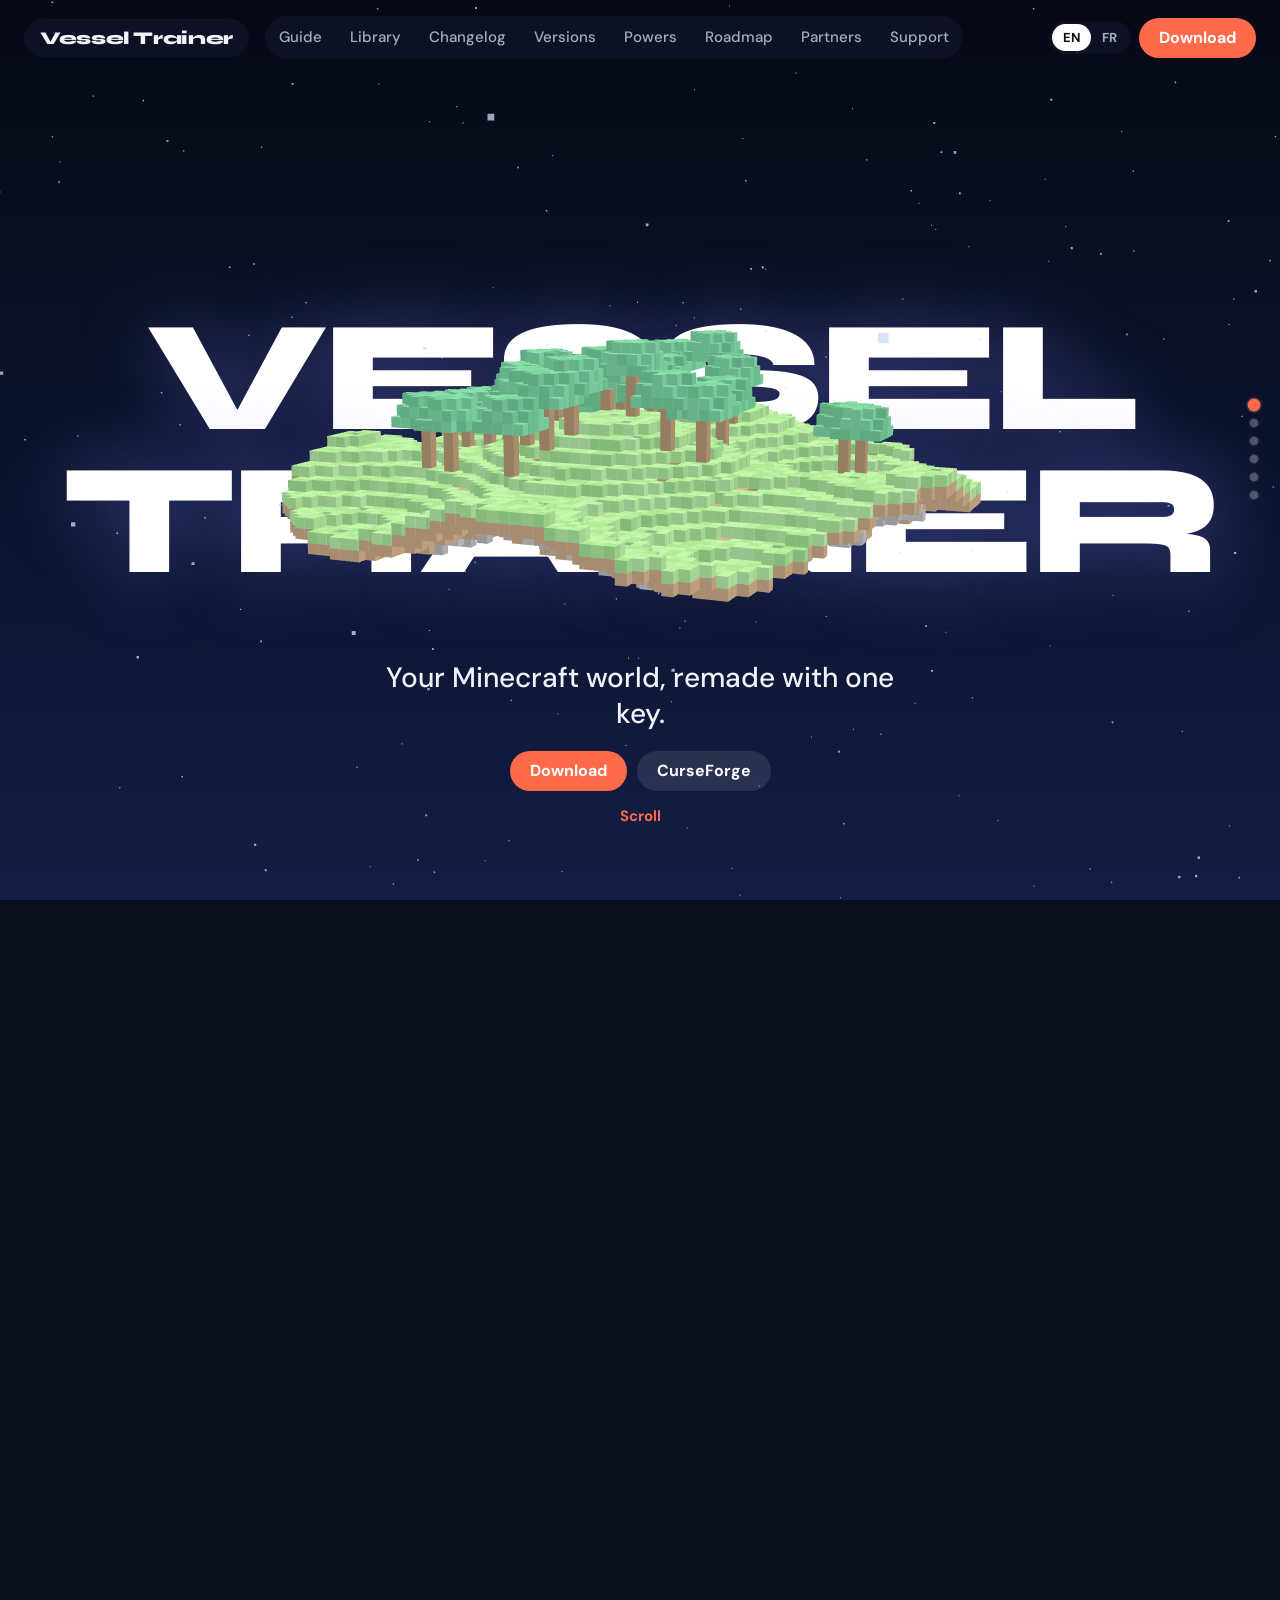
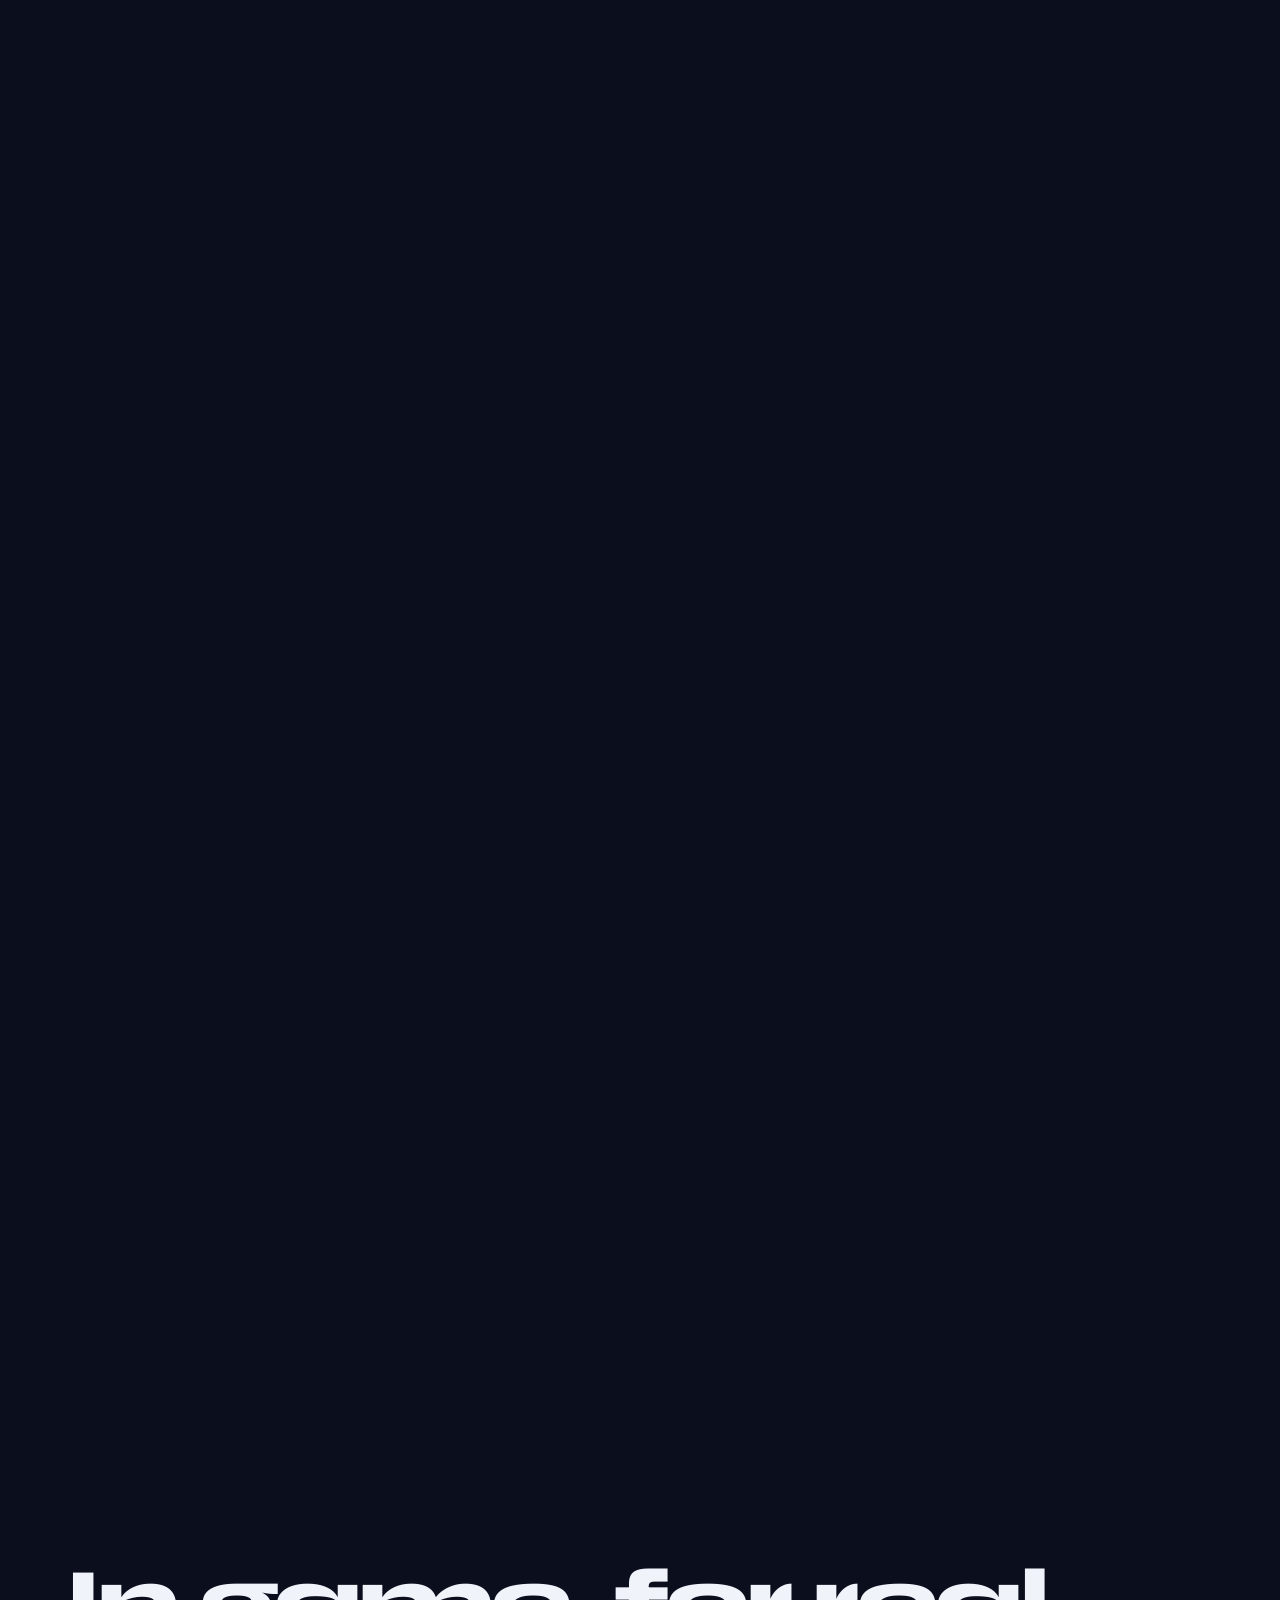
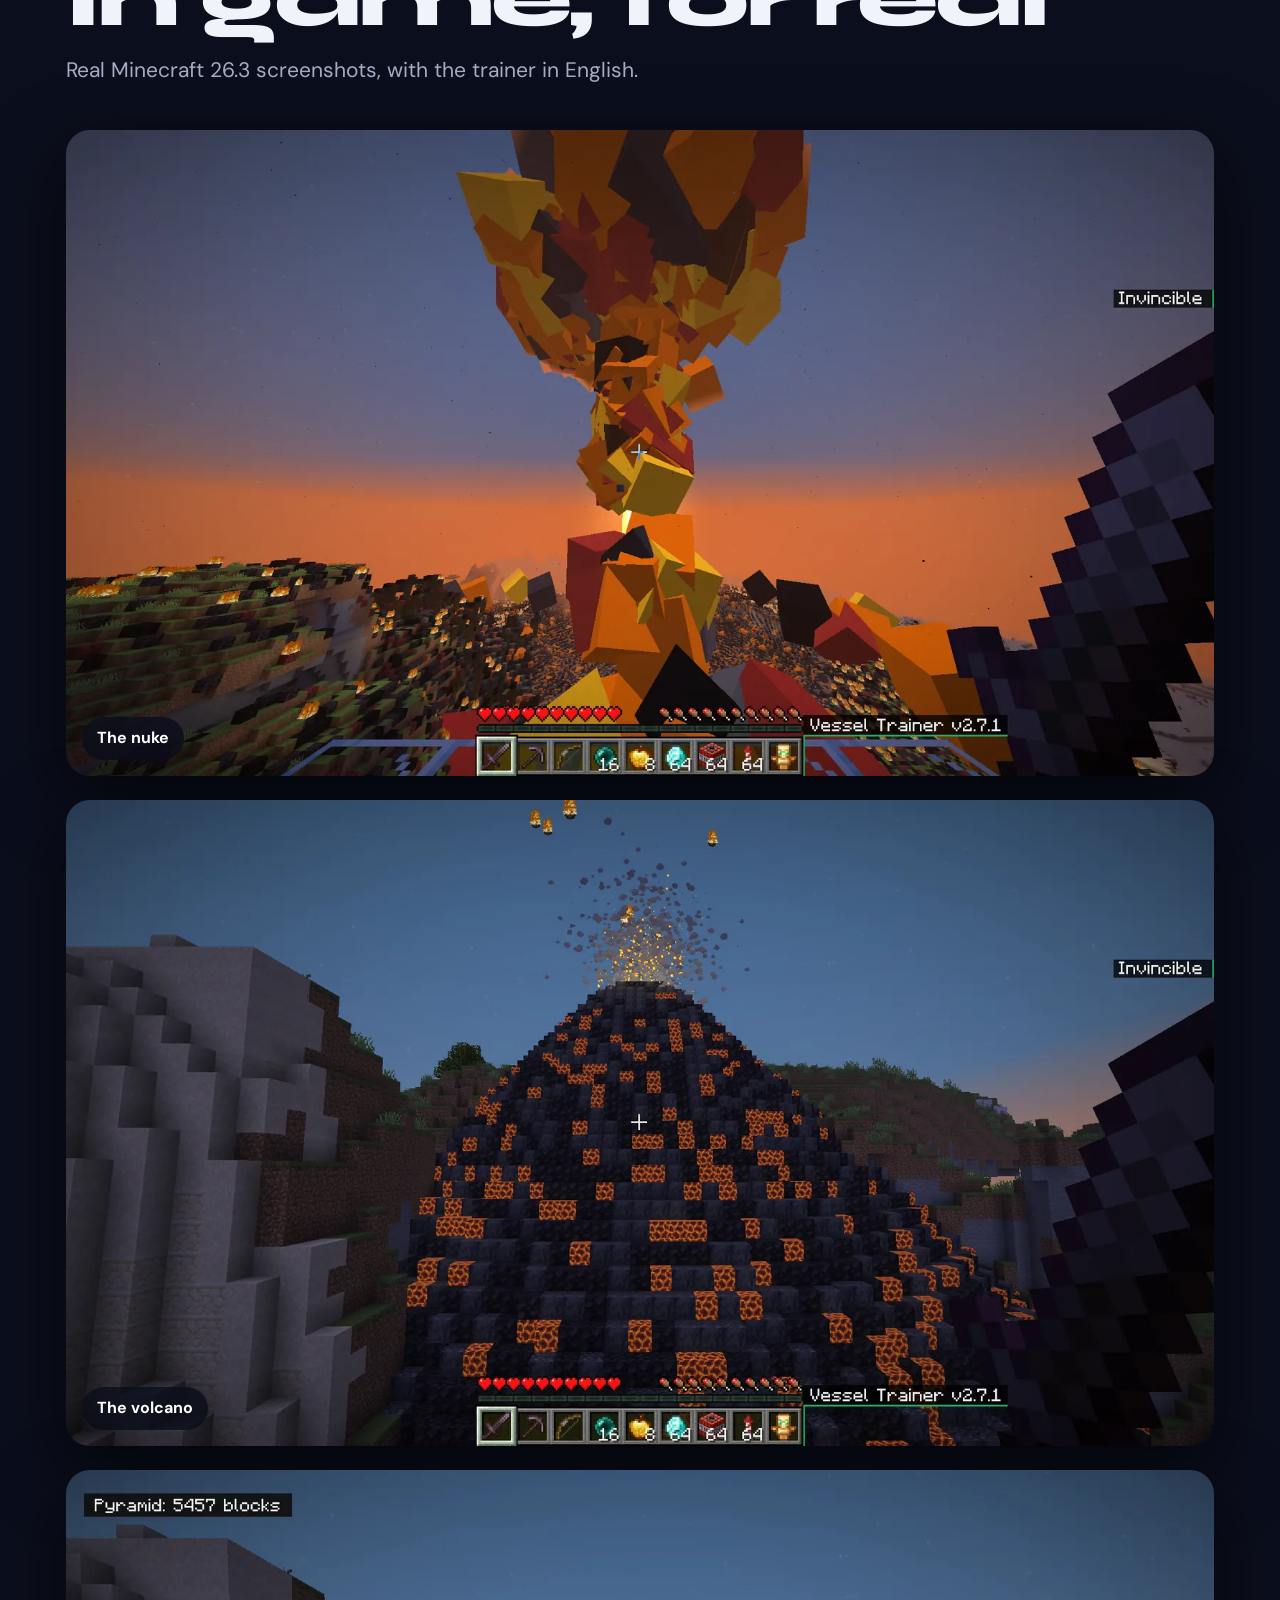
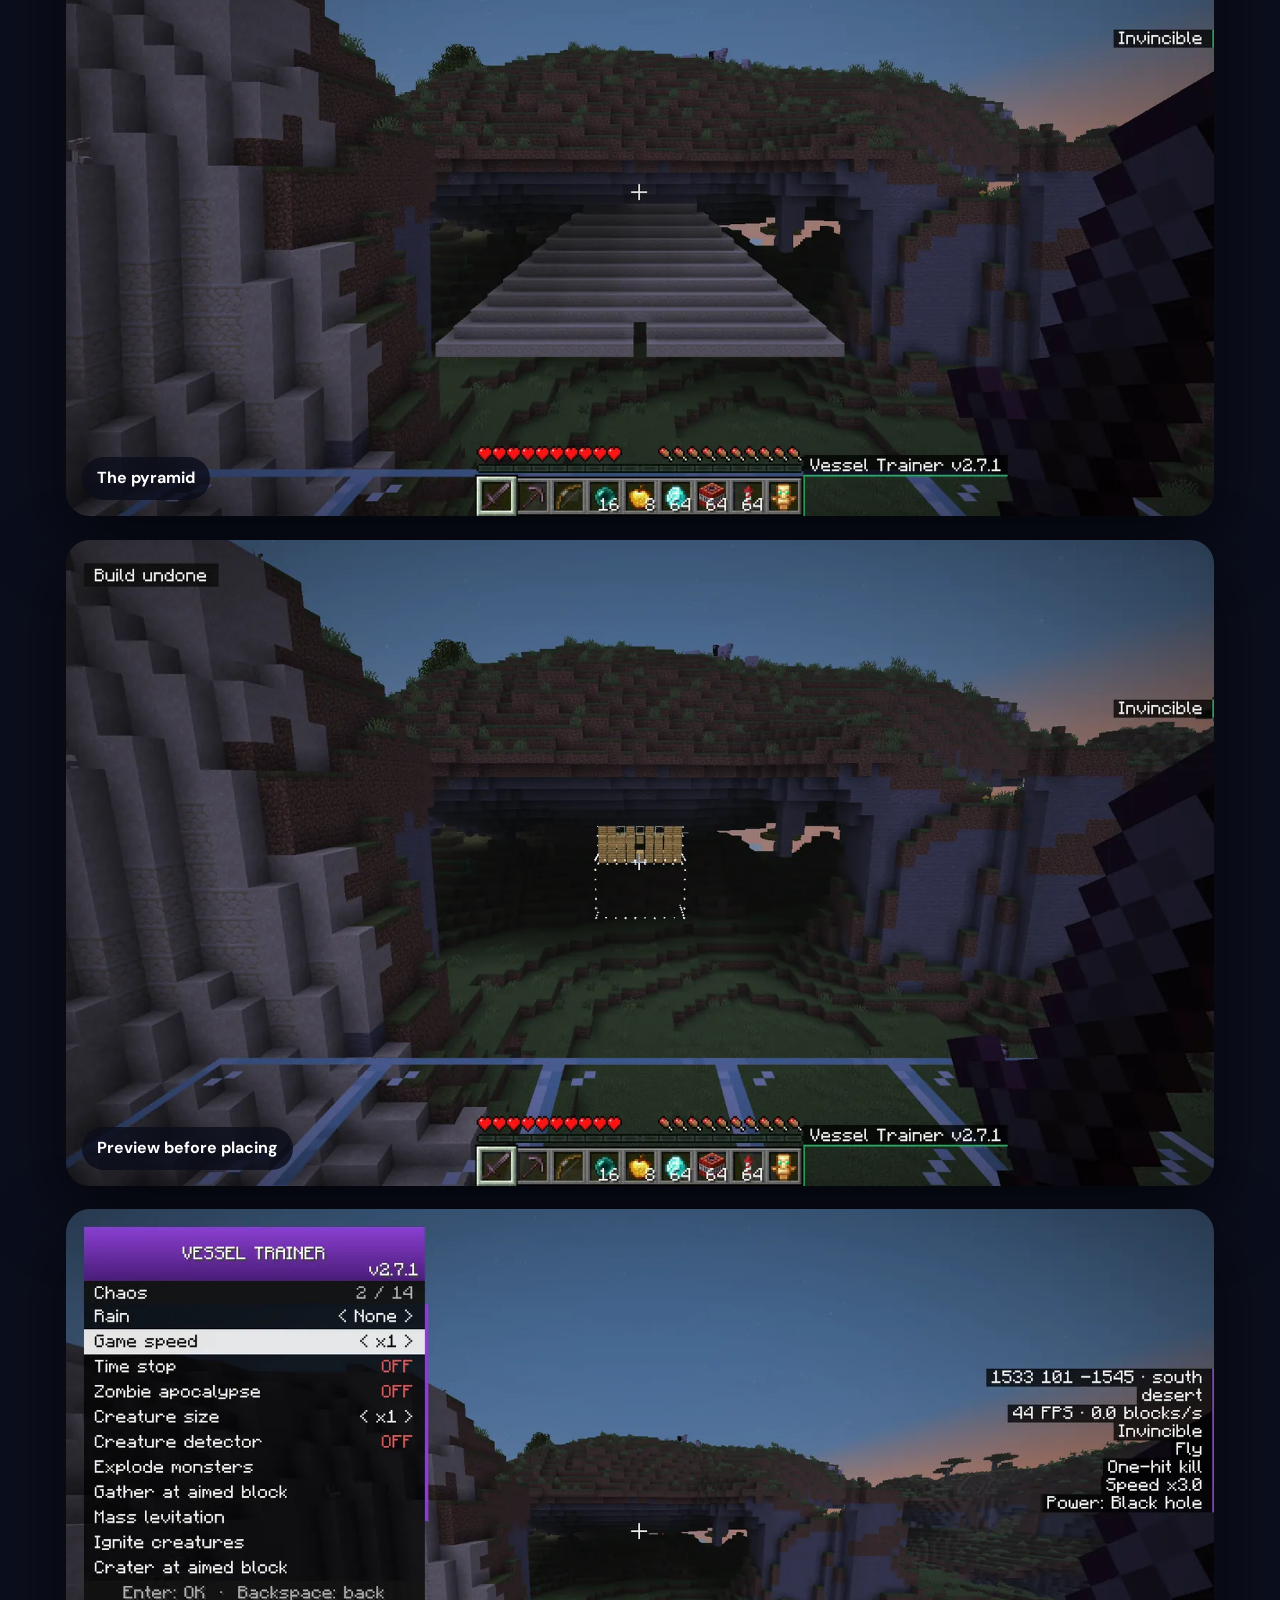
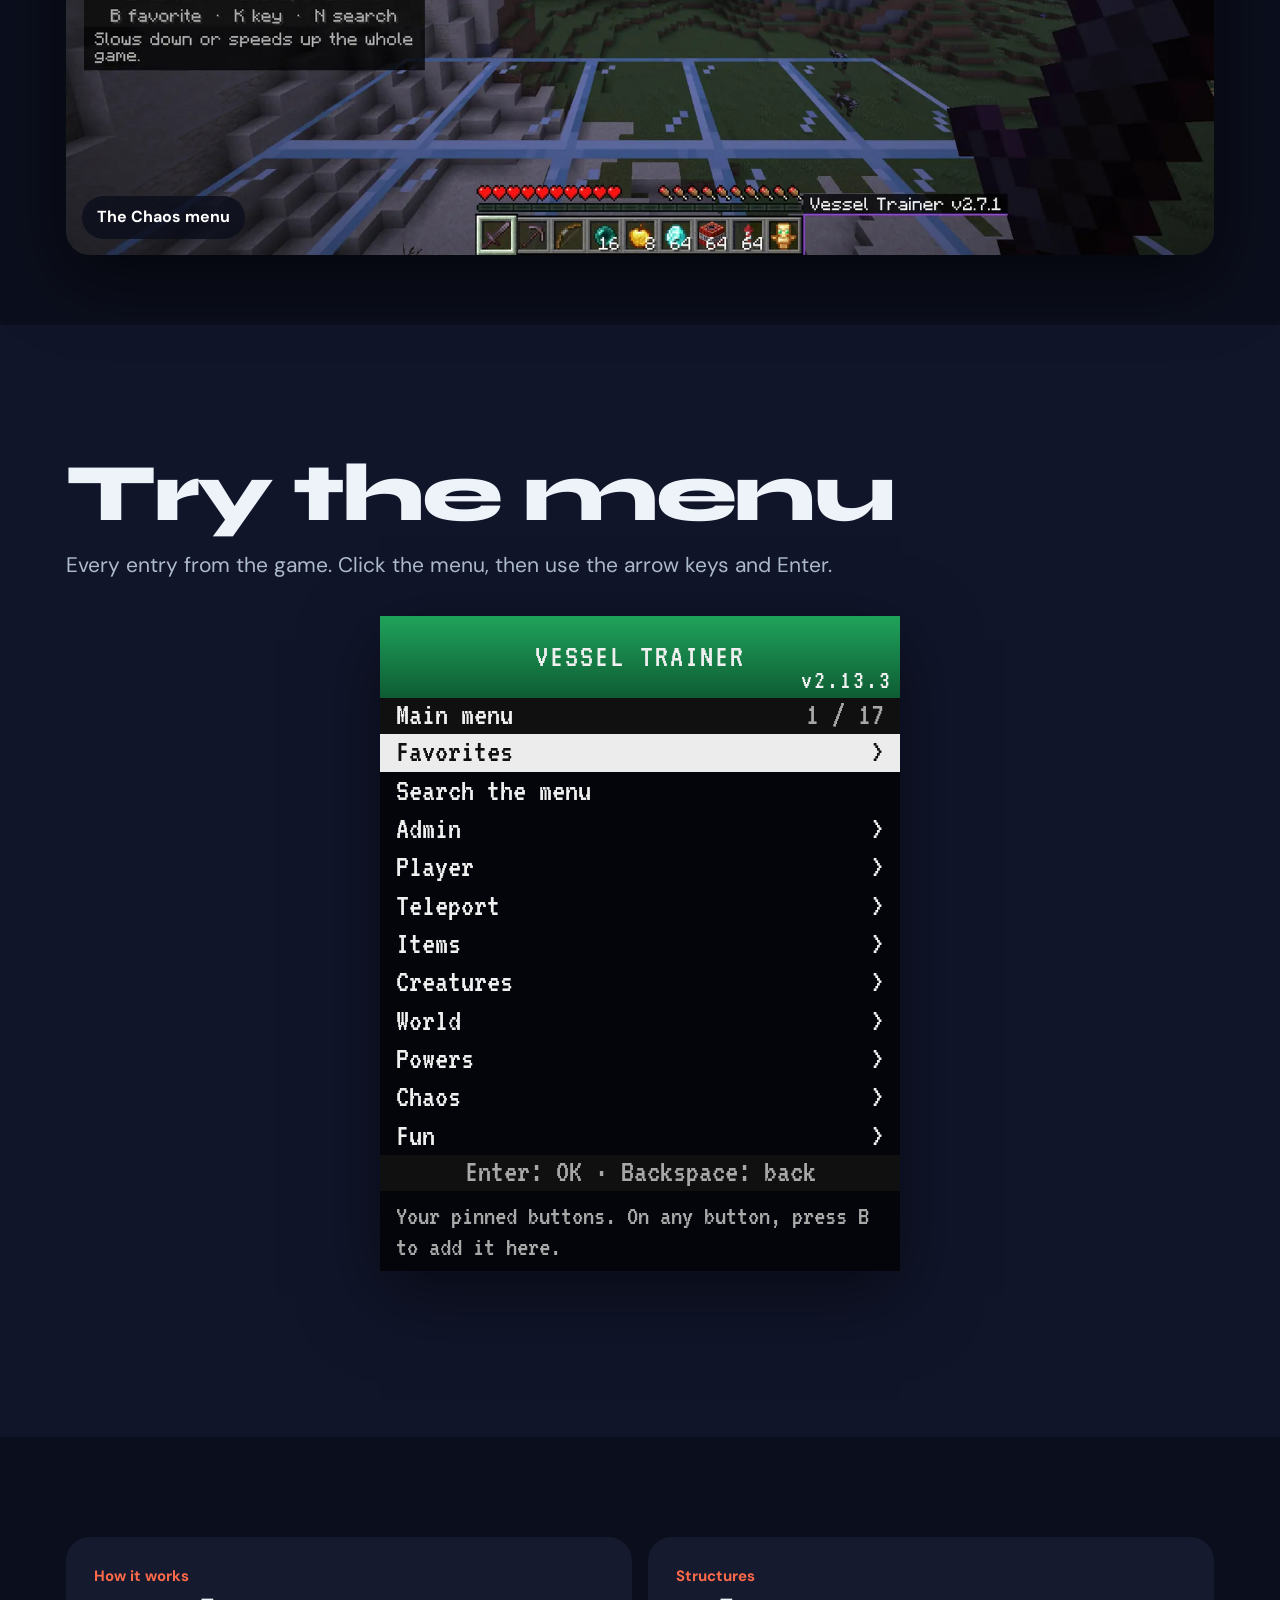
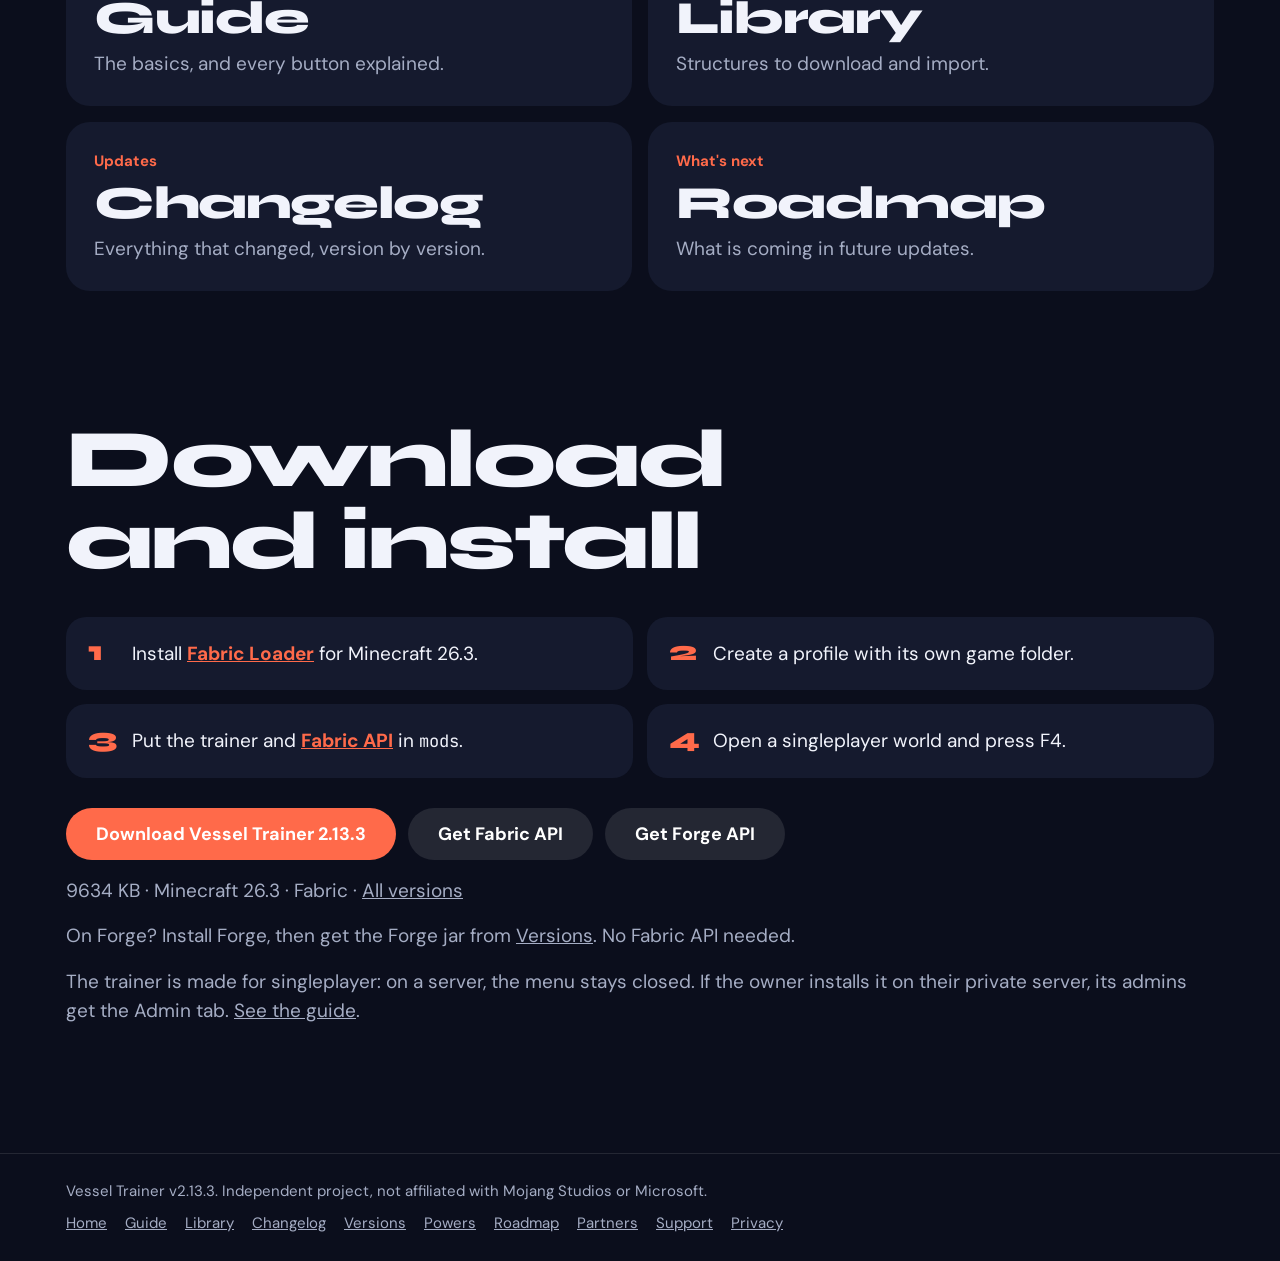
==== commit de465b3c: "Vessel Trainer 2.13.3 for Fabric 1.21.1 Co-Authored-By: Claude Opus 5.5 <noreply@anthropic.com>" ====
--- a/index.html
+++ b/index.html
@@ -171,7 +171,7 @@
 <script src="assets/js/lang.js?v=766214369f"></script>
 <script src="assets/js/menu-data.js?v=fa72b974bd"></script>
 <script src="assets/js/vess.js?v=04c6b9b6e1"></script>
-<script src="assets/js/data.js?v=28ff21b96d"></script>
+<script src="assets/js/data.js?v=74d4896143"></script>
 <script src="assets/js/main.js?v=349796317e"></script>
 </body>
 </html>
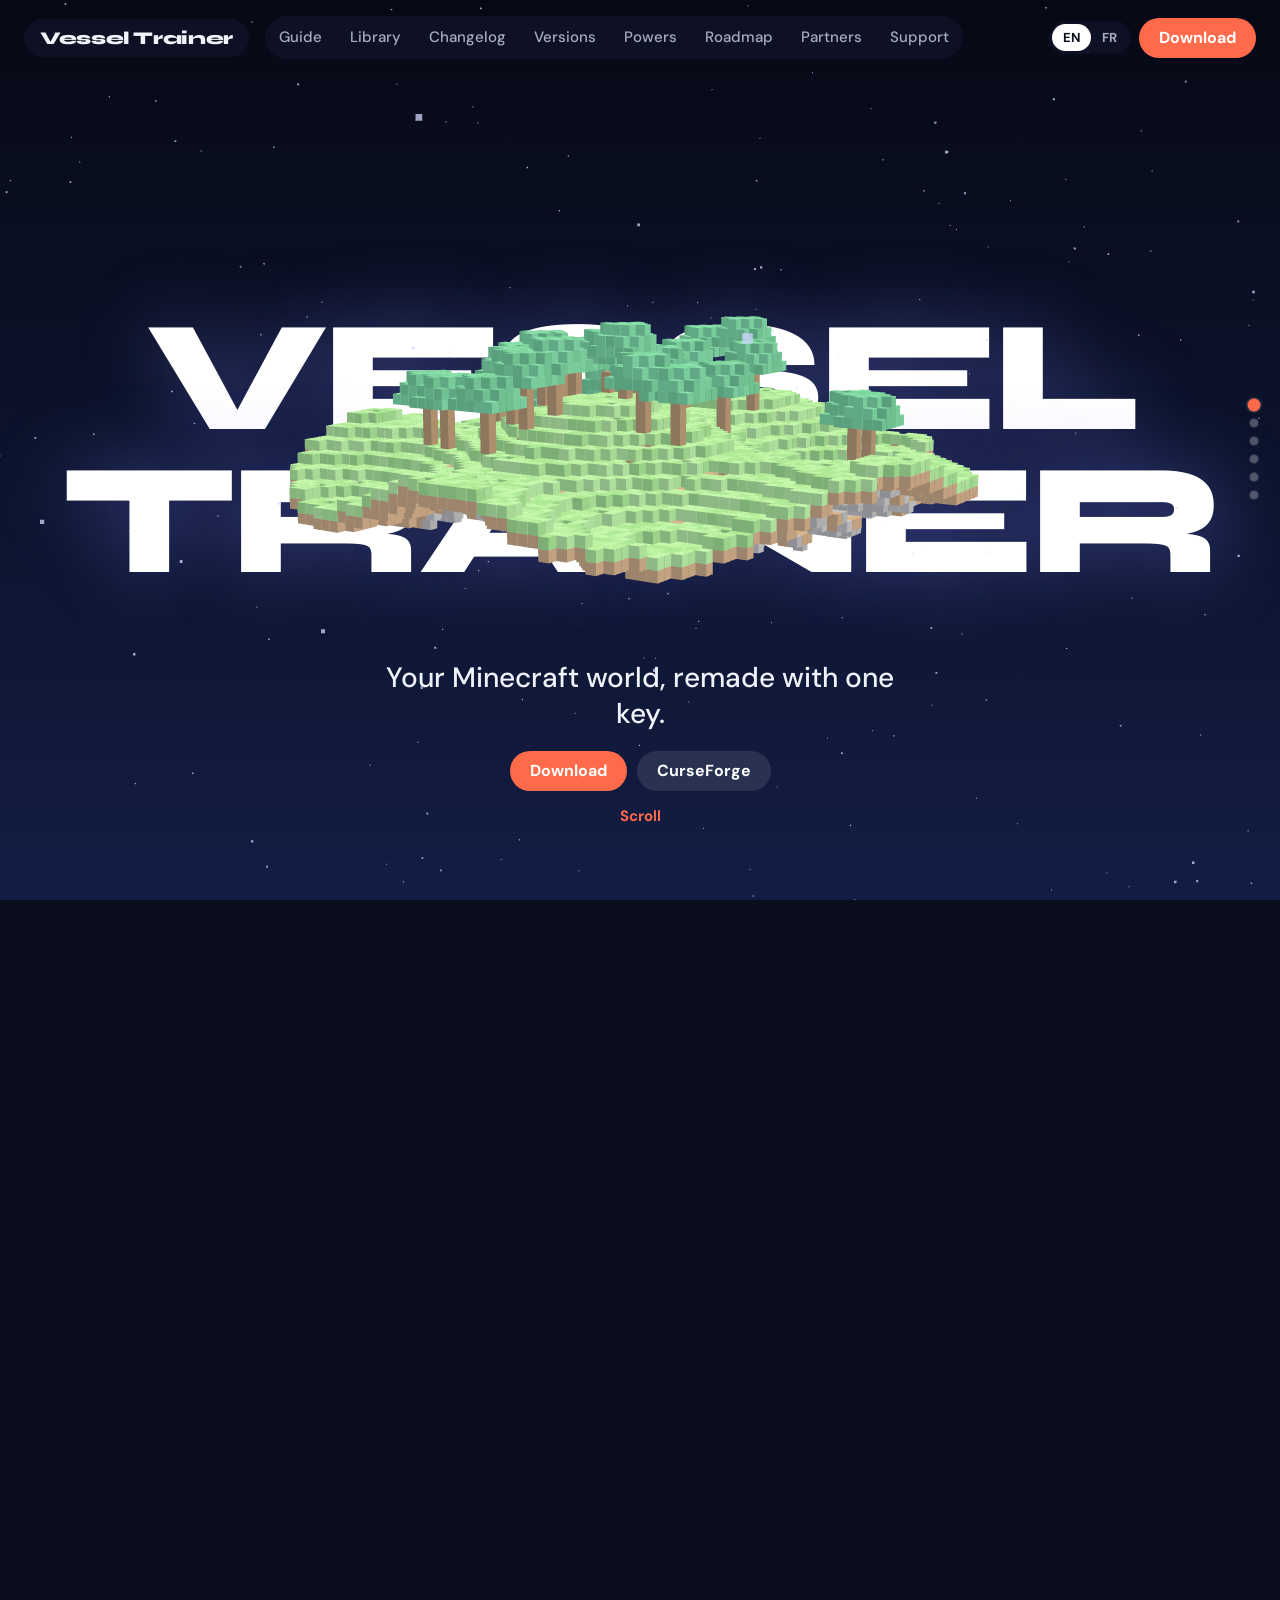
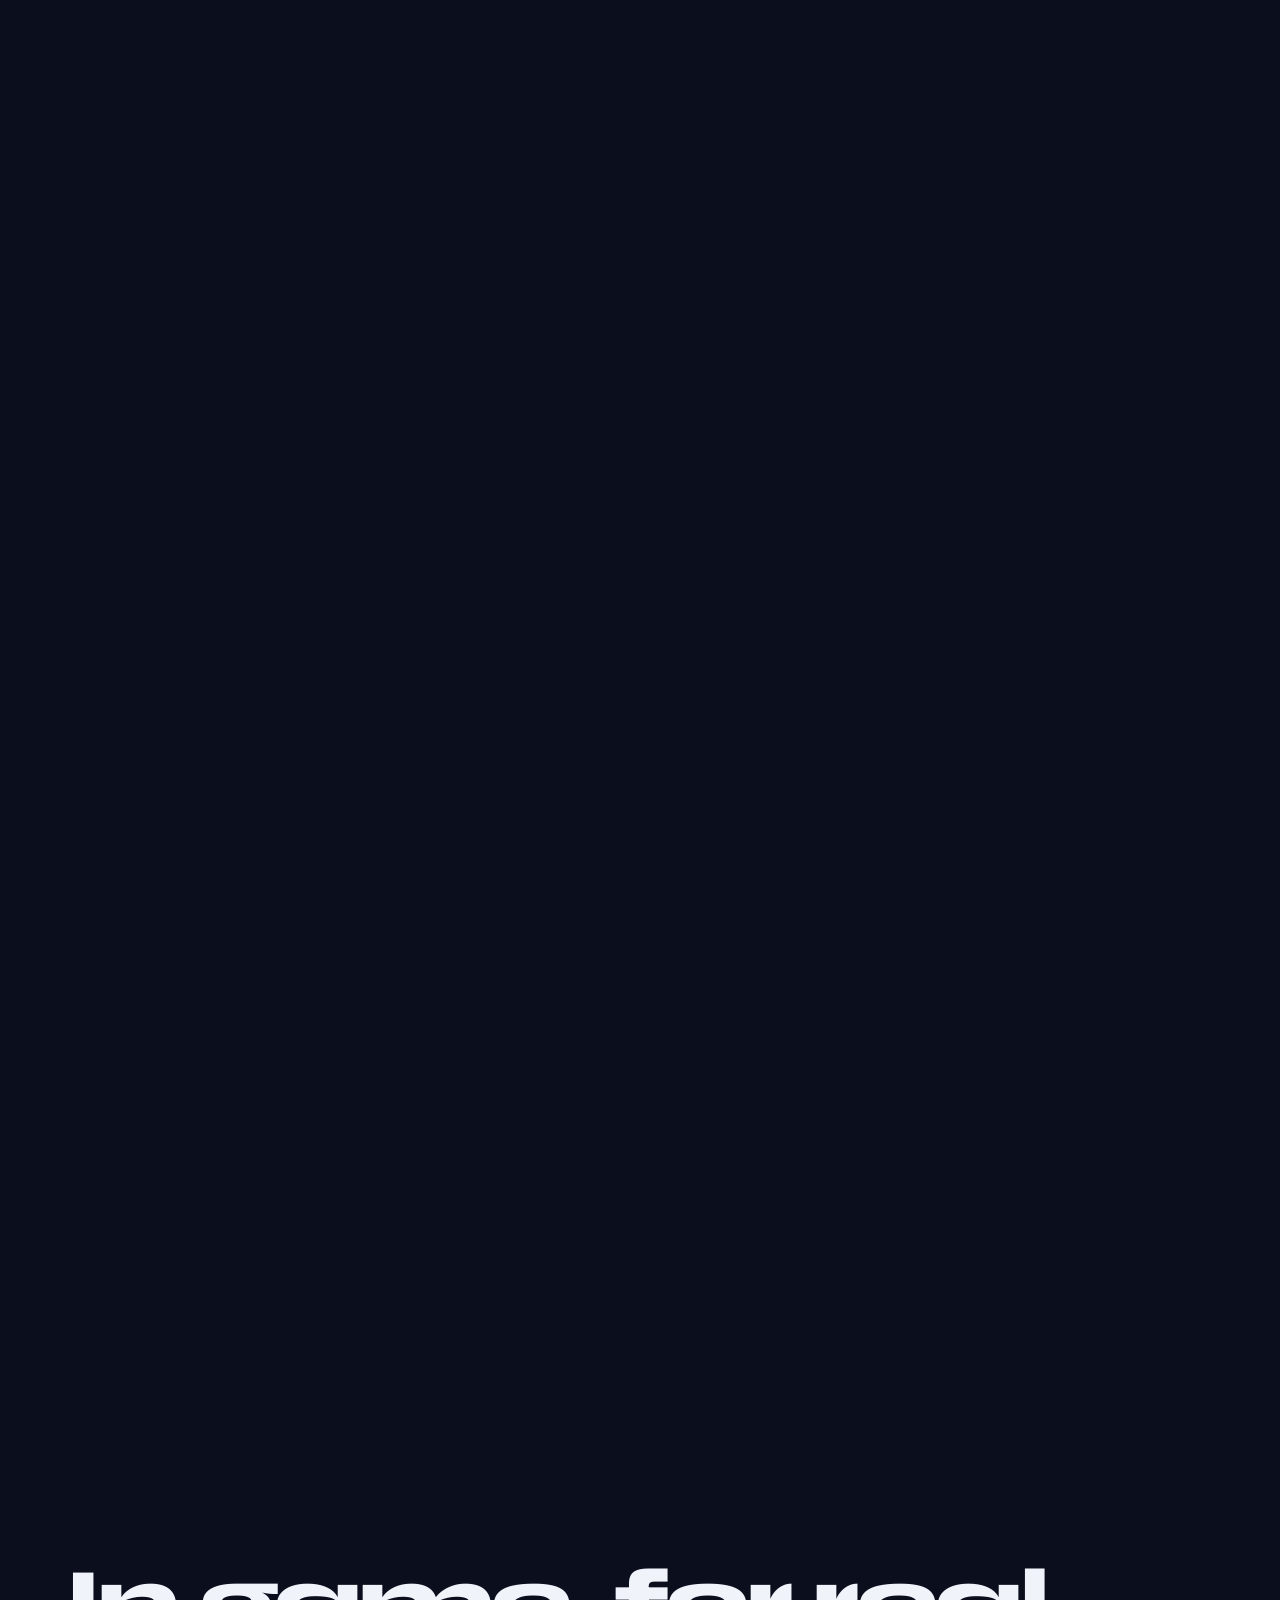
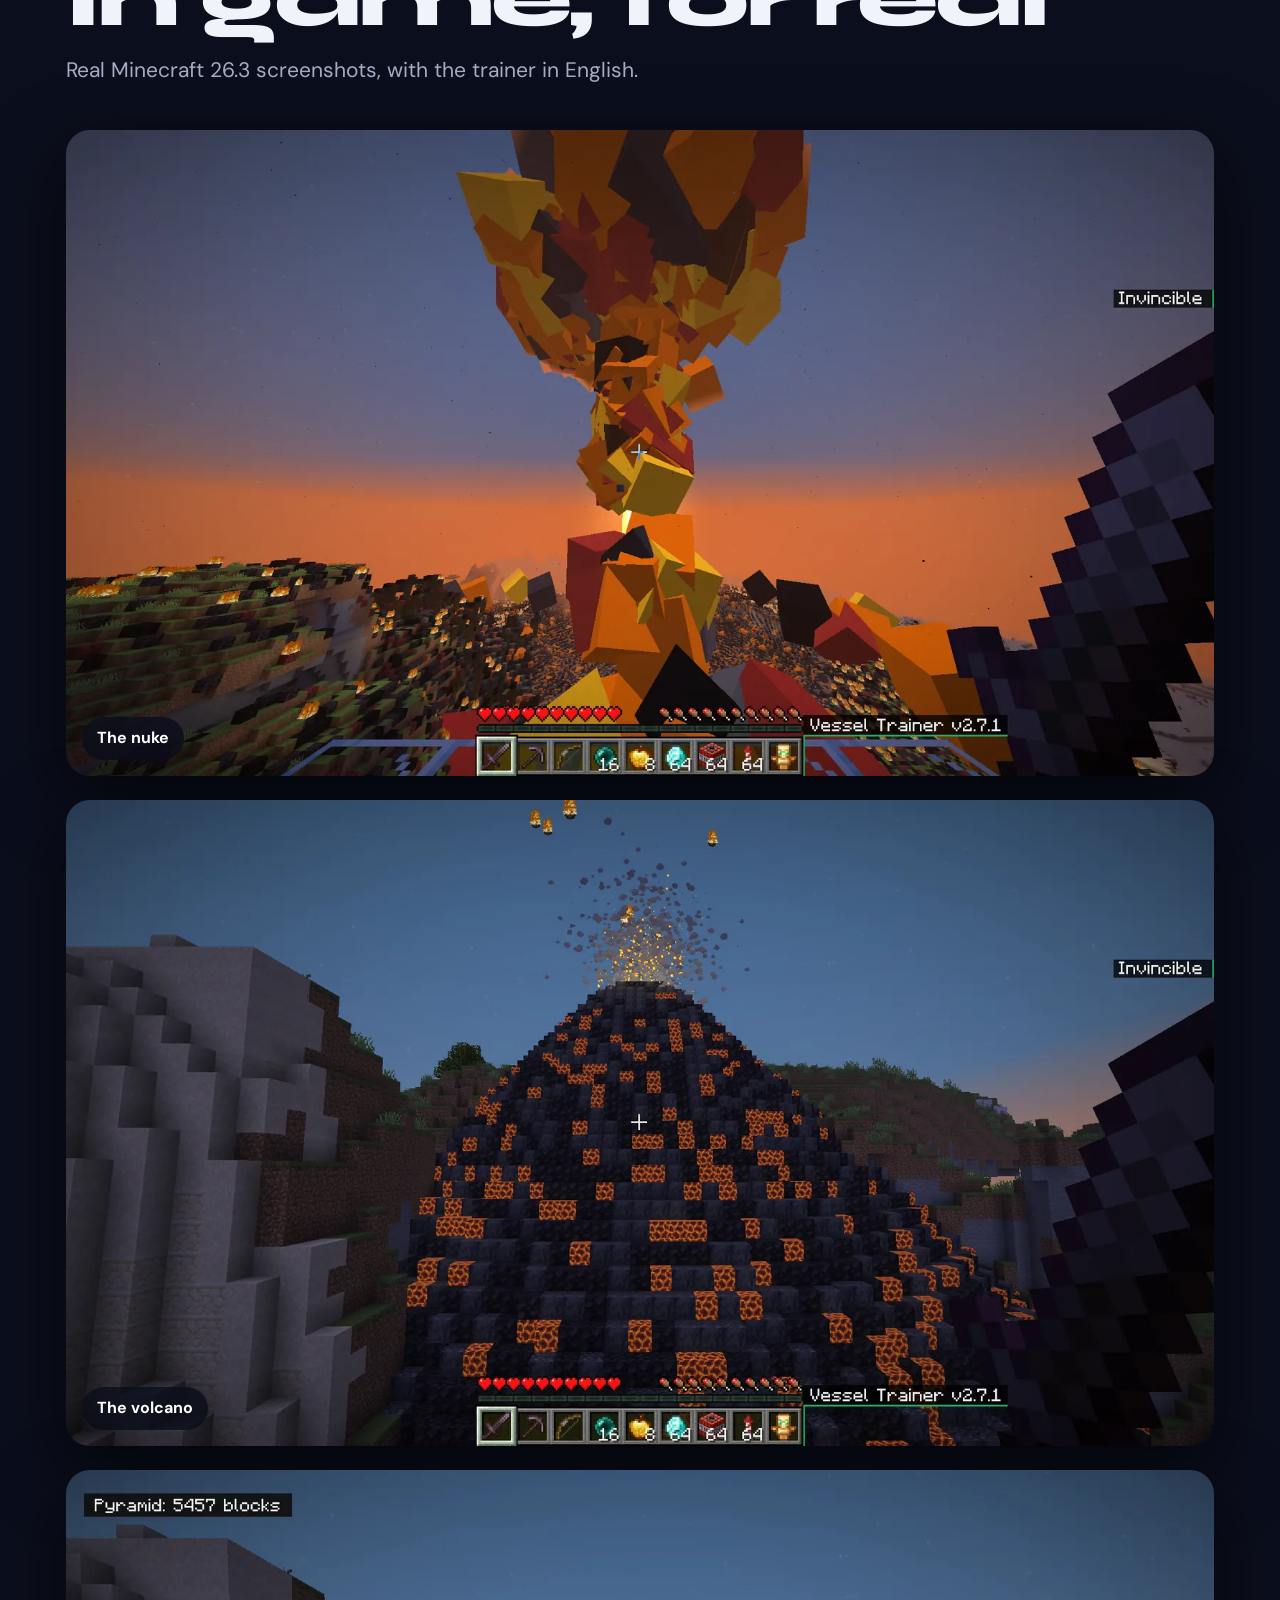
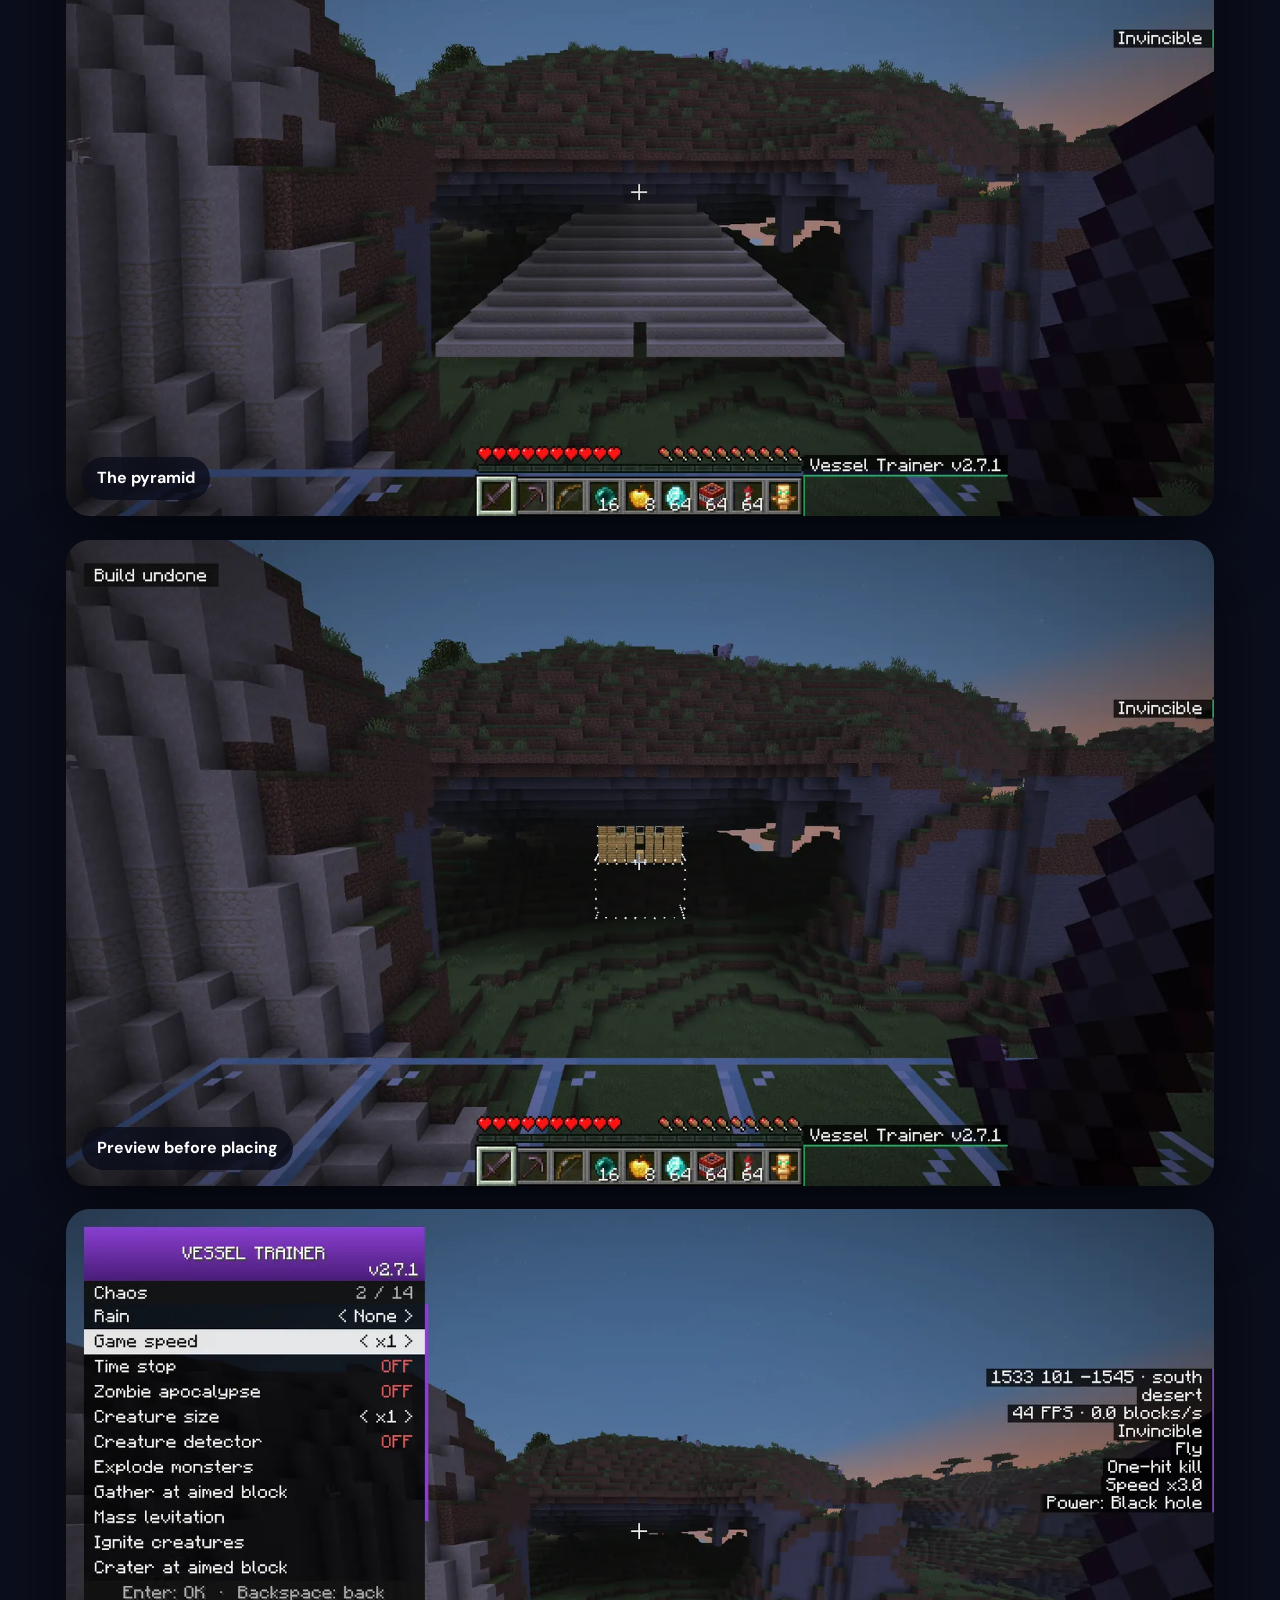
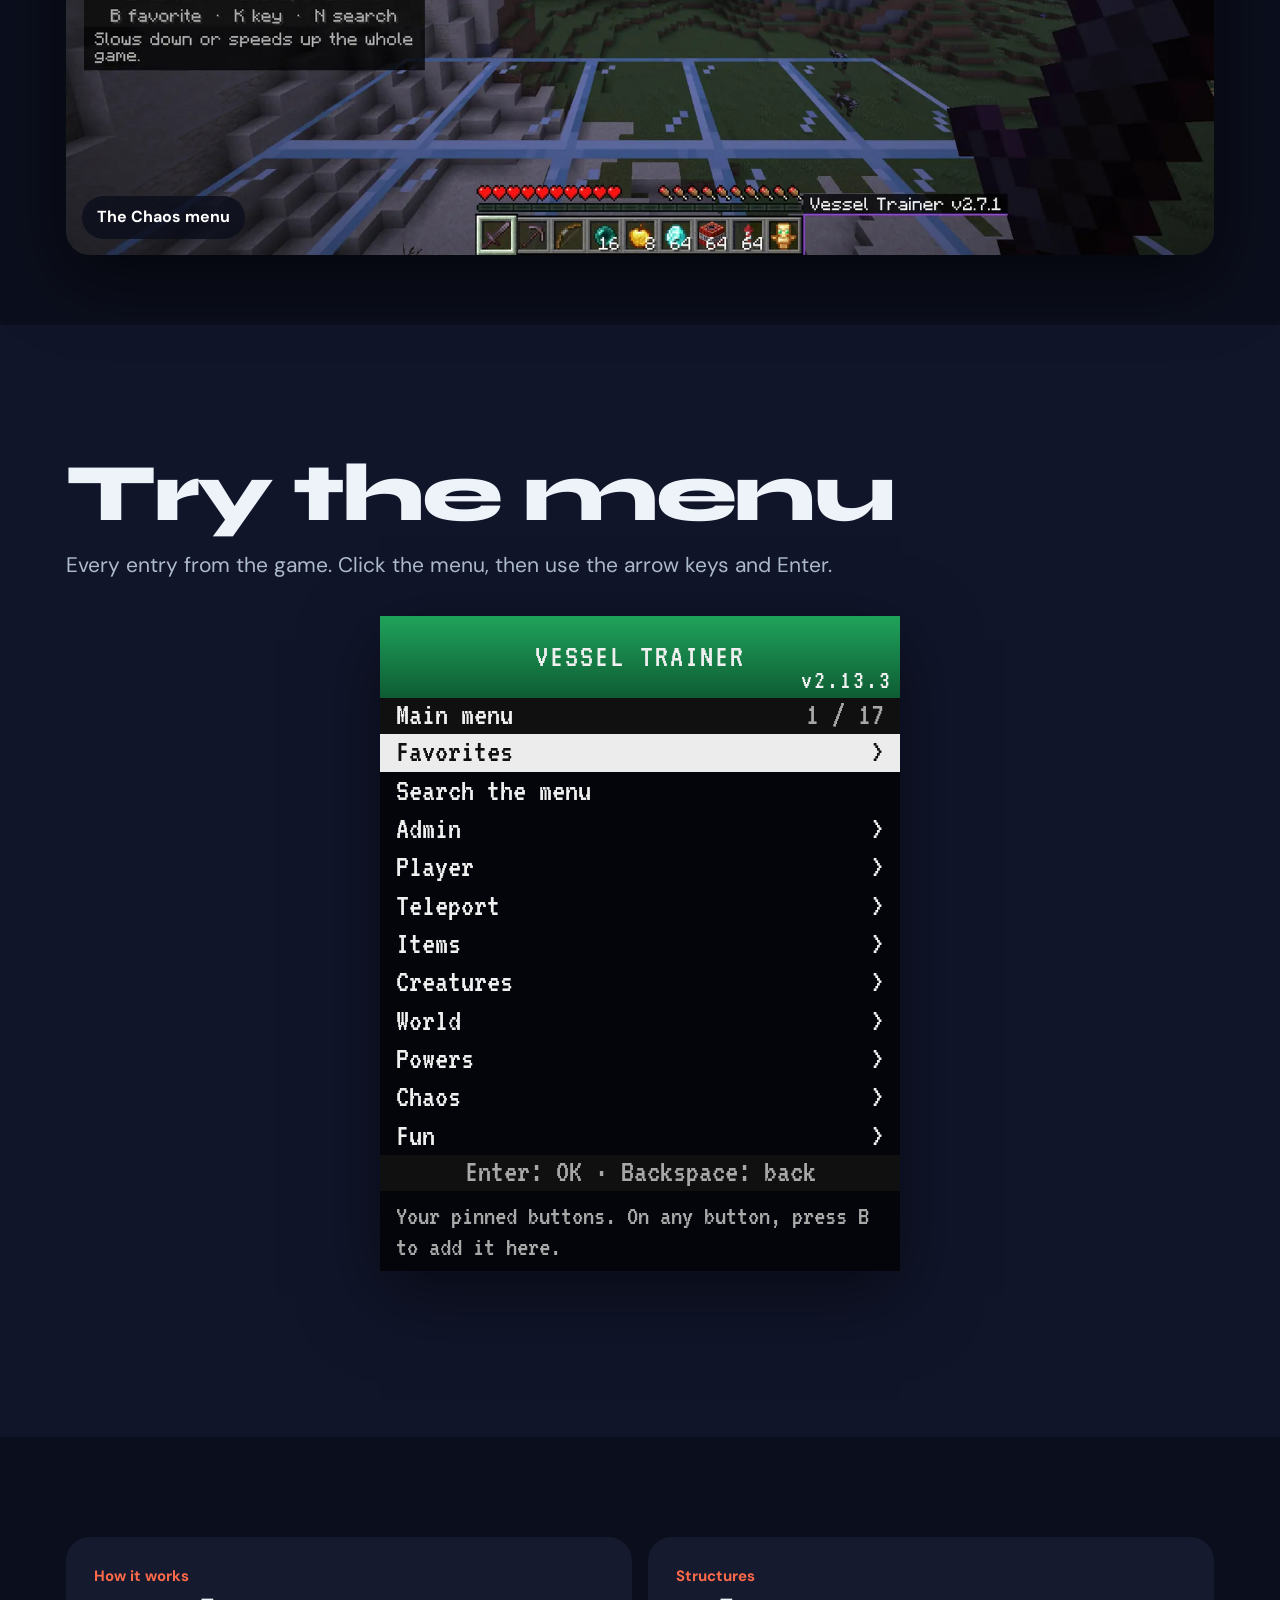
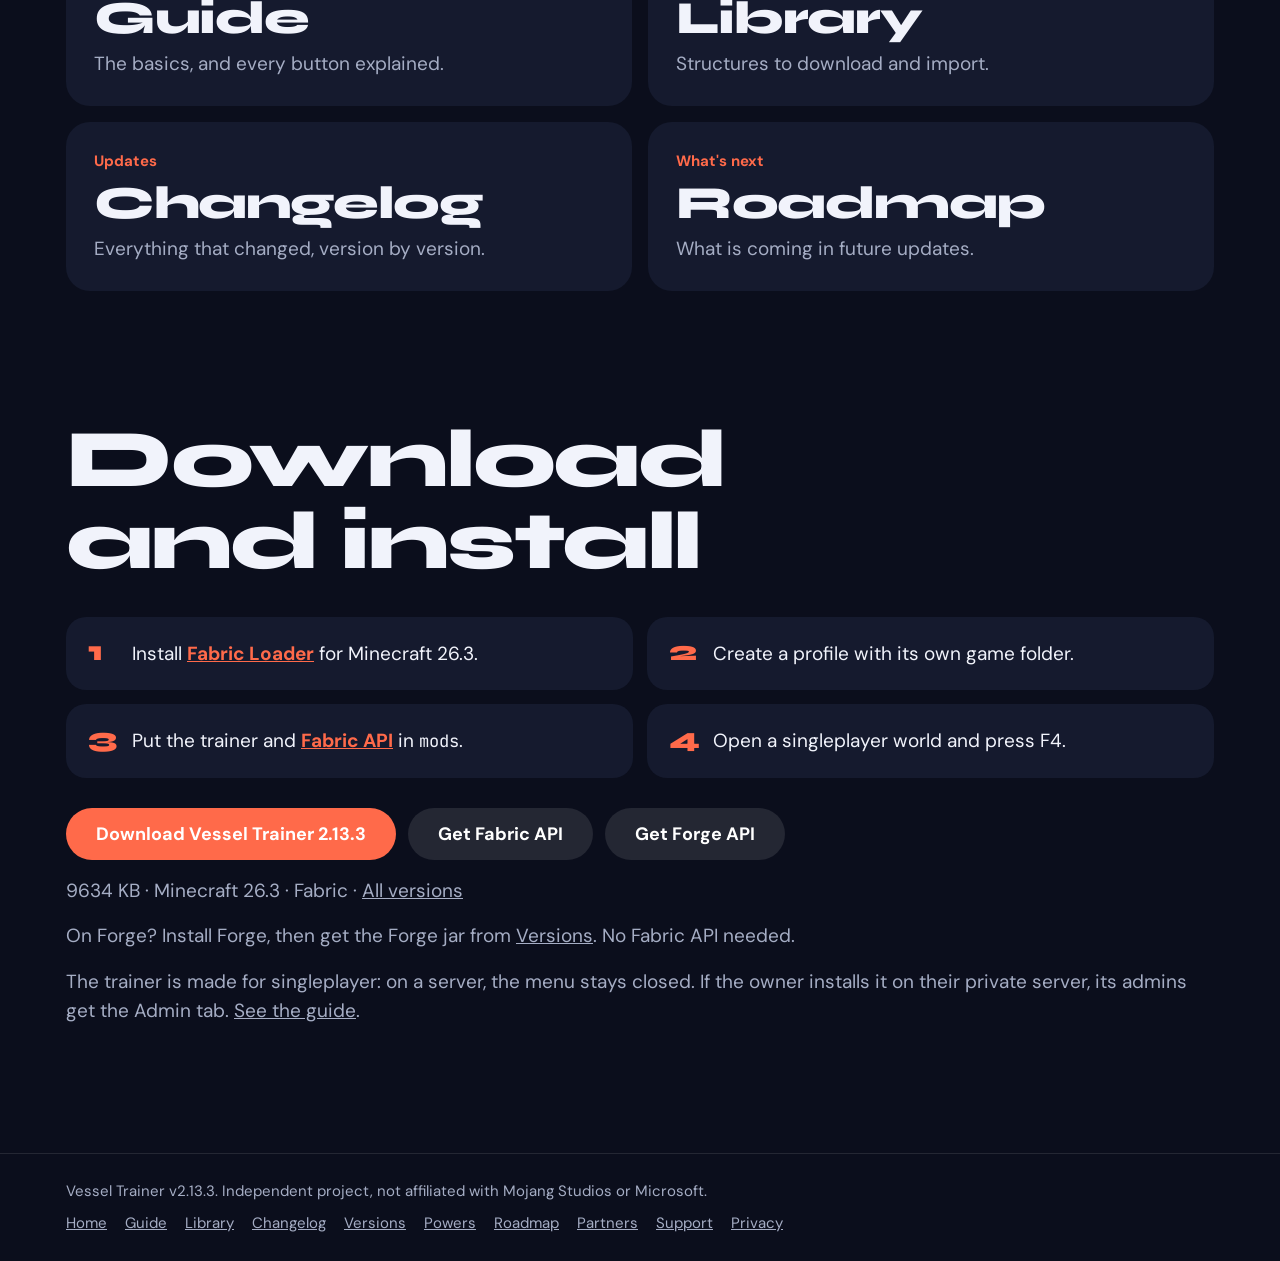
==== commit 373ae2d7: "Vessel Trainer 2.13.3 for Fabric 1.21.1: fix the crash at launch Co-Authored-By: Claude Opus 5.5 <no" ====
--- a/index.html
+++ b/index.html
@@ -171,7 +171,7 @@
 <script src="assets/js/lang.js?v=766214369f"></script>
 <script src="assets/js/menu-data.js?v=fa72b974bd"></script>
 <script src="assets/js/vess.js?v=04c6b9b6e1"></script>
-<script src="assets/js/data.js?v=74d4896143"></script>
+<script src="assets/js/data.js?v=9bce5d52fa"></script>
 <script src="assets/js/main.js?v=349796317e"></script>
 </body>
 </html>
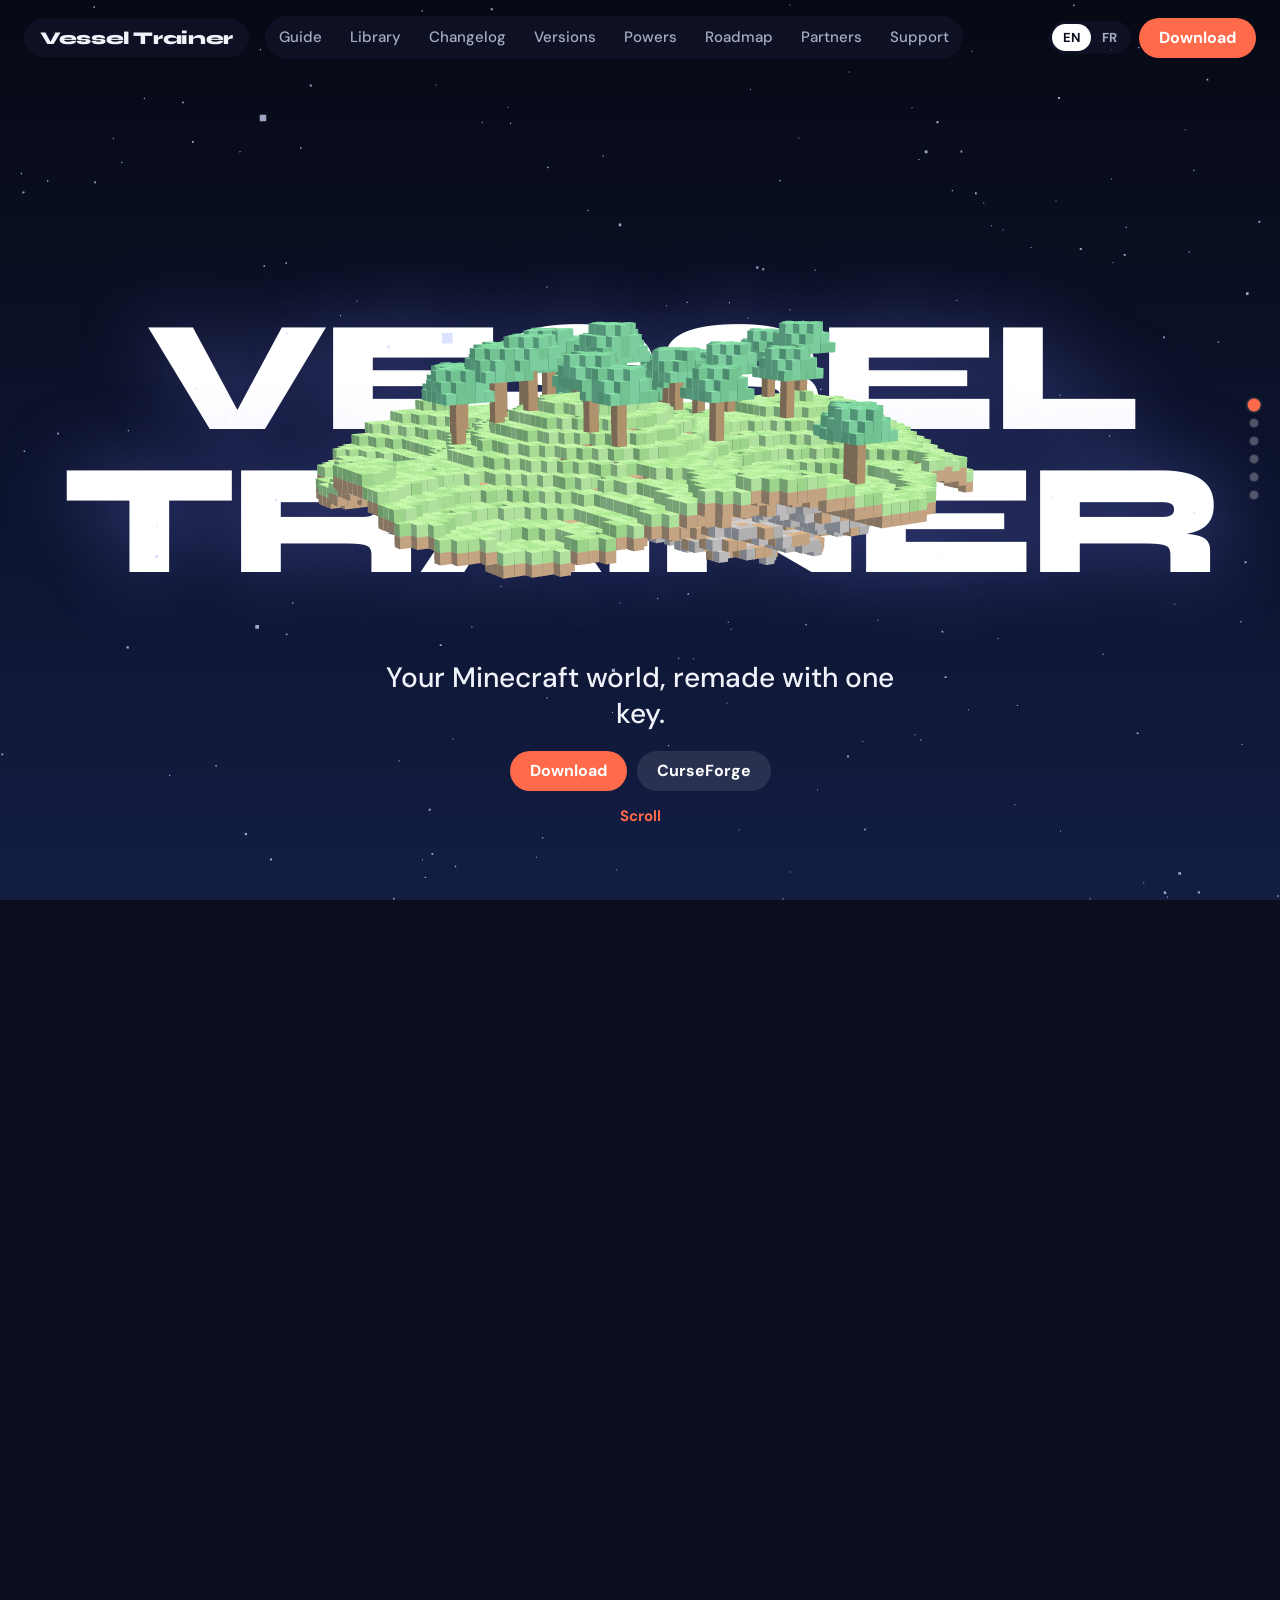
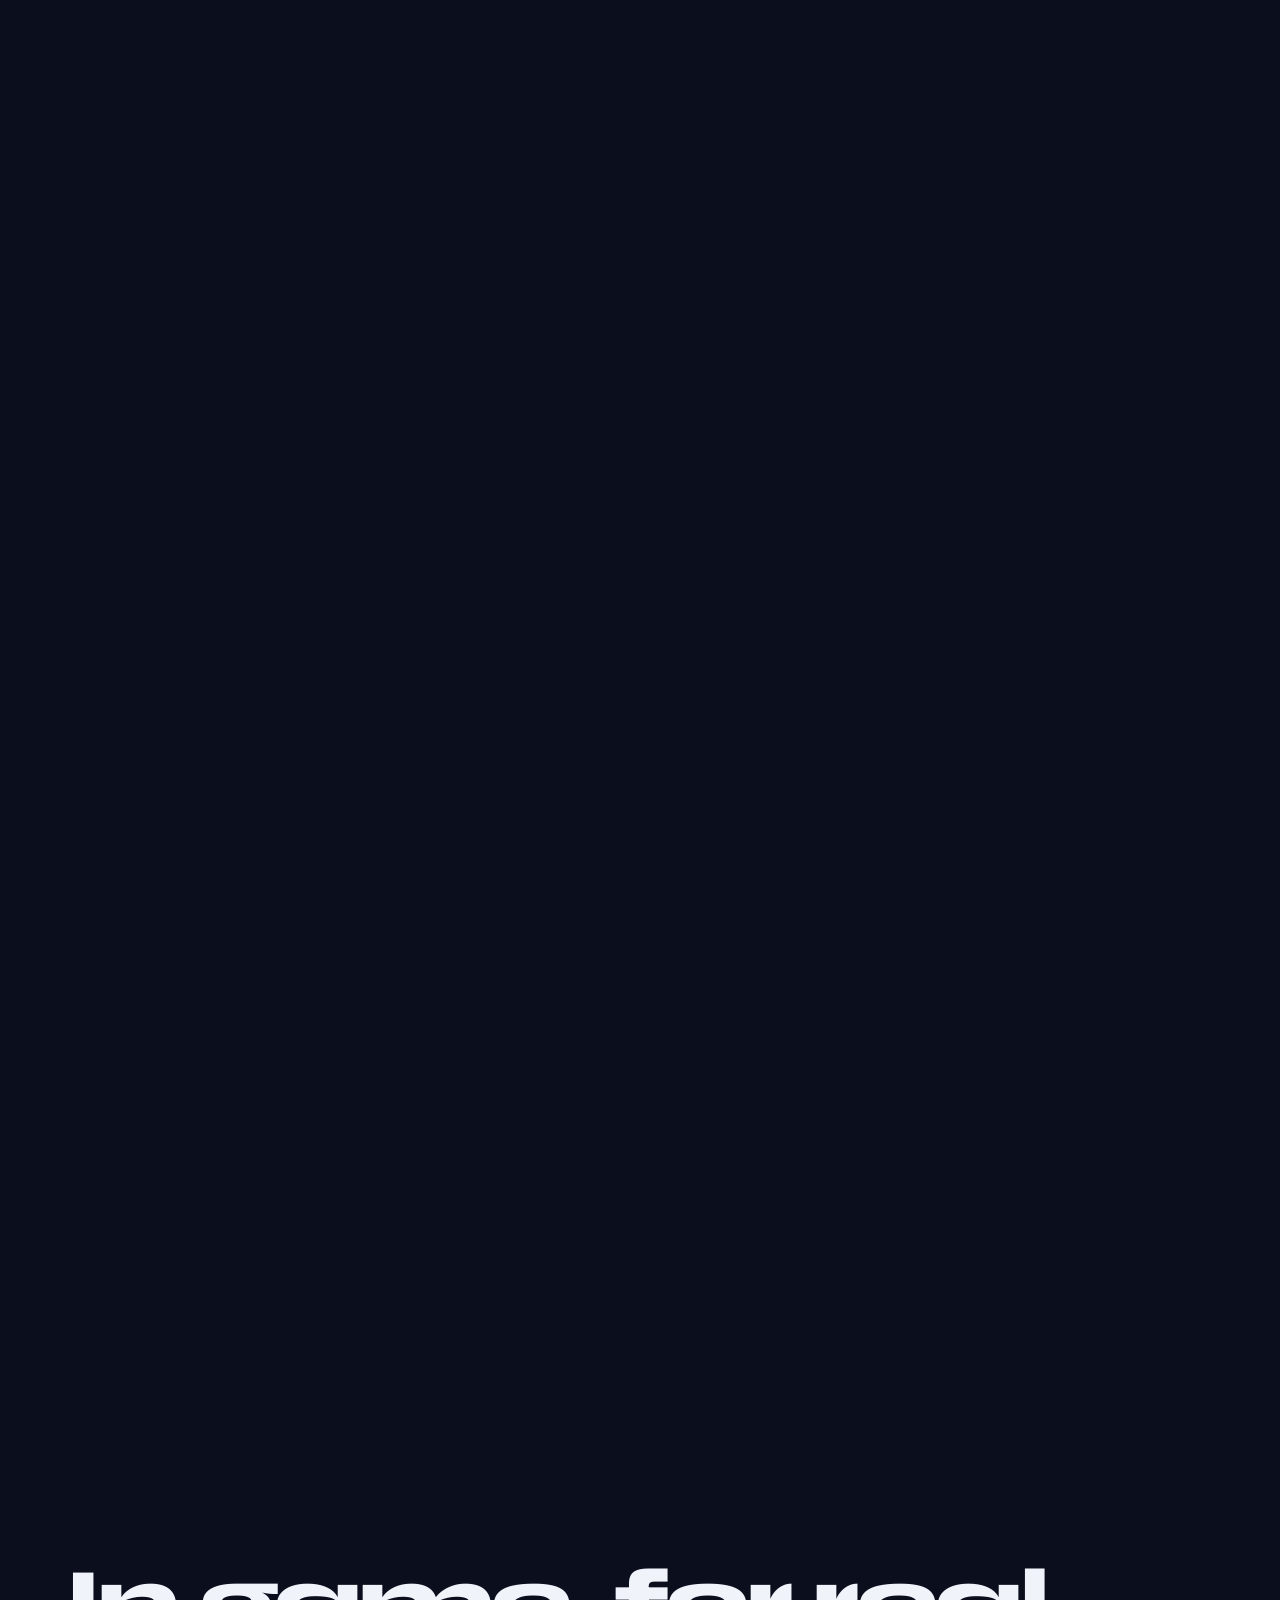
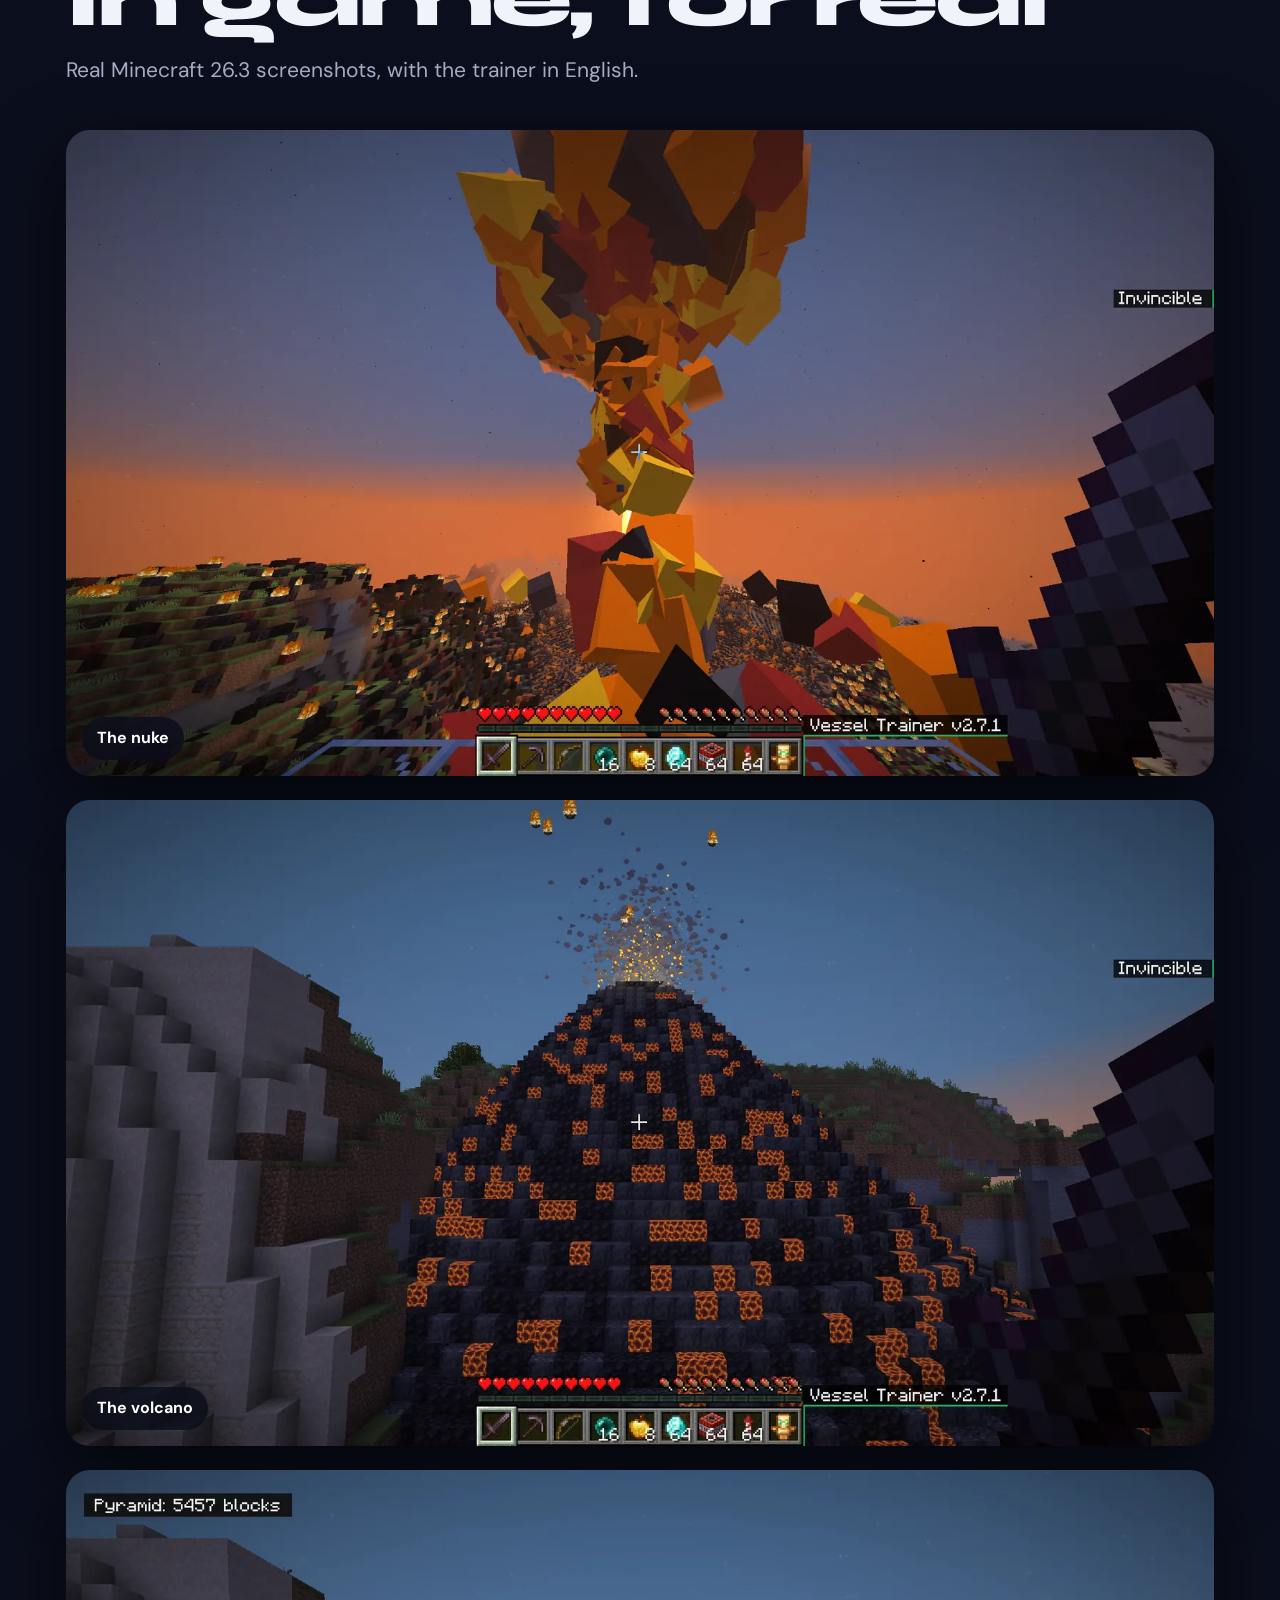
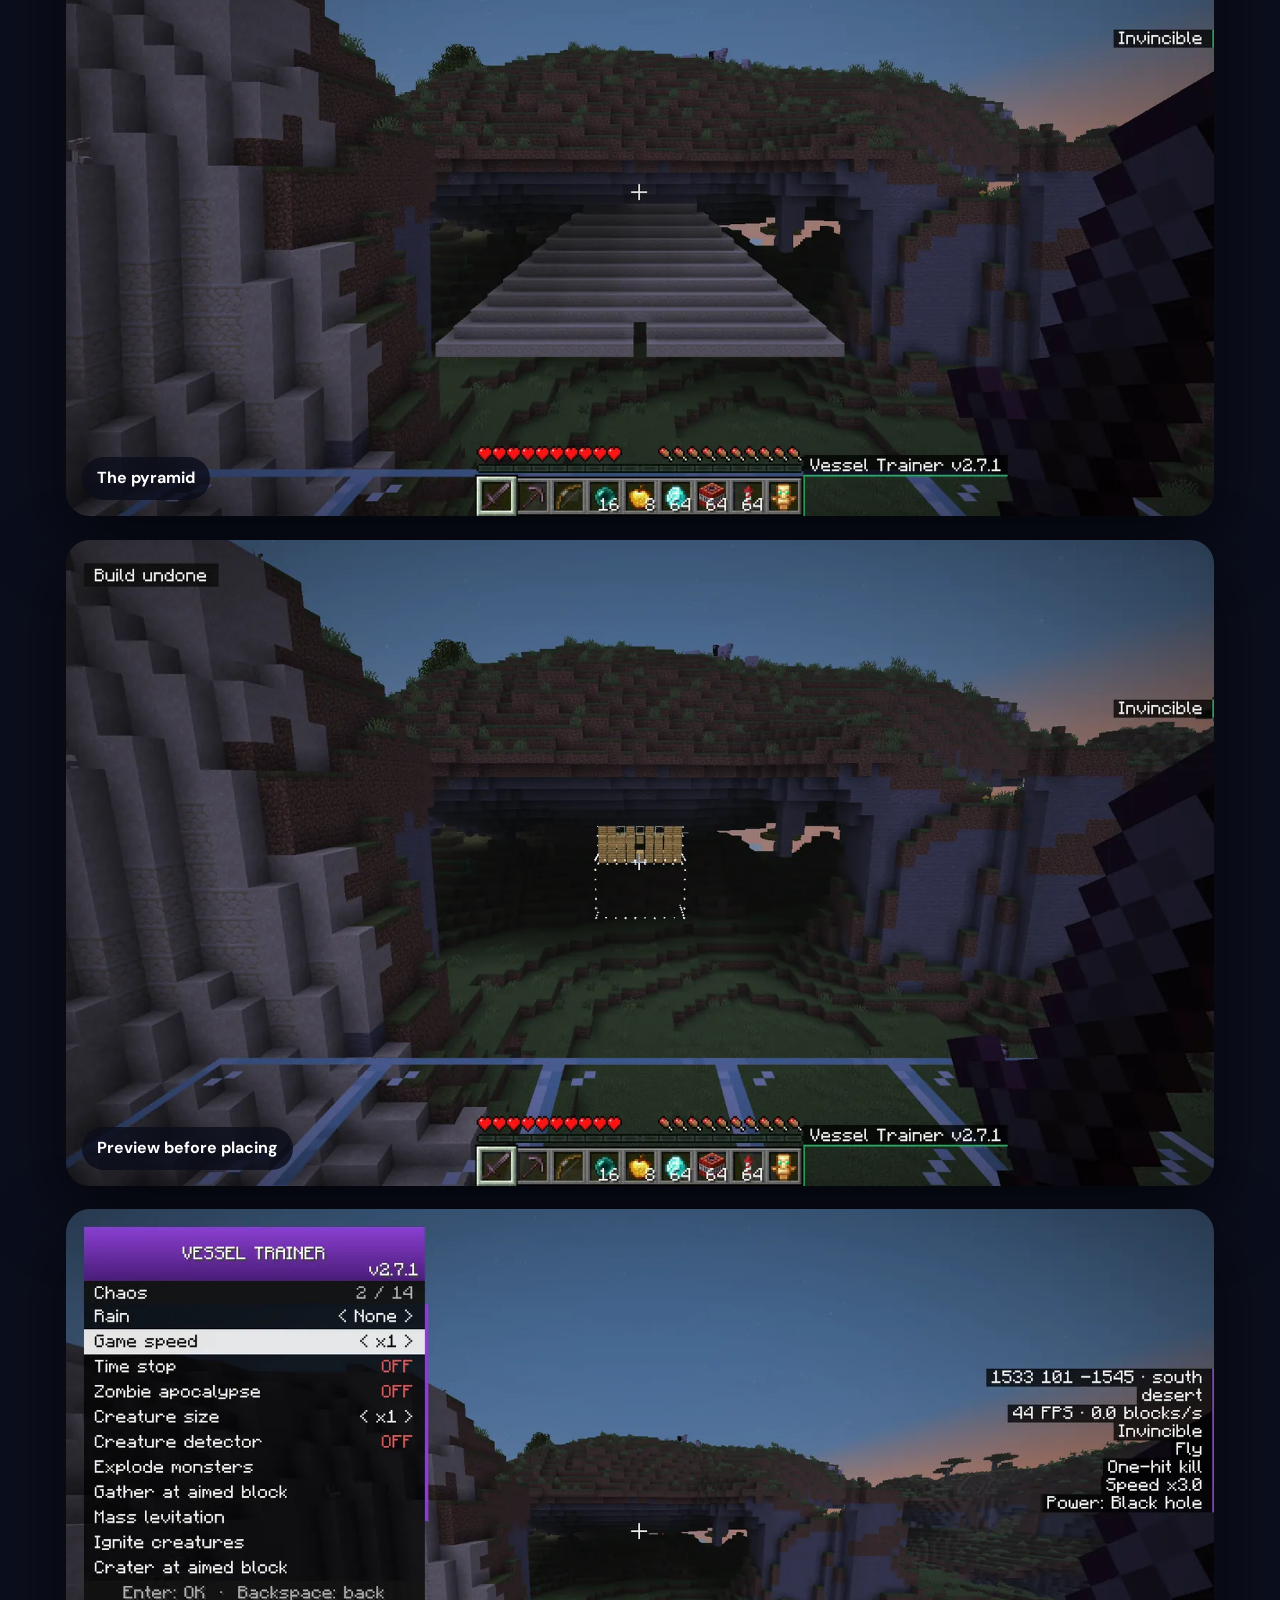
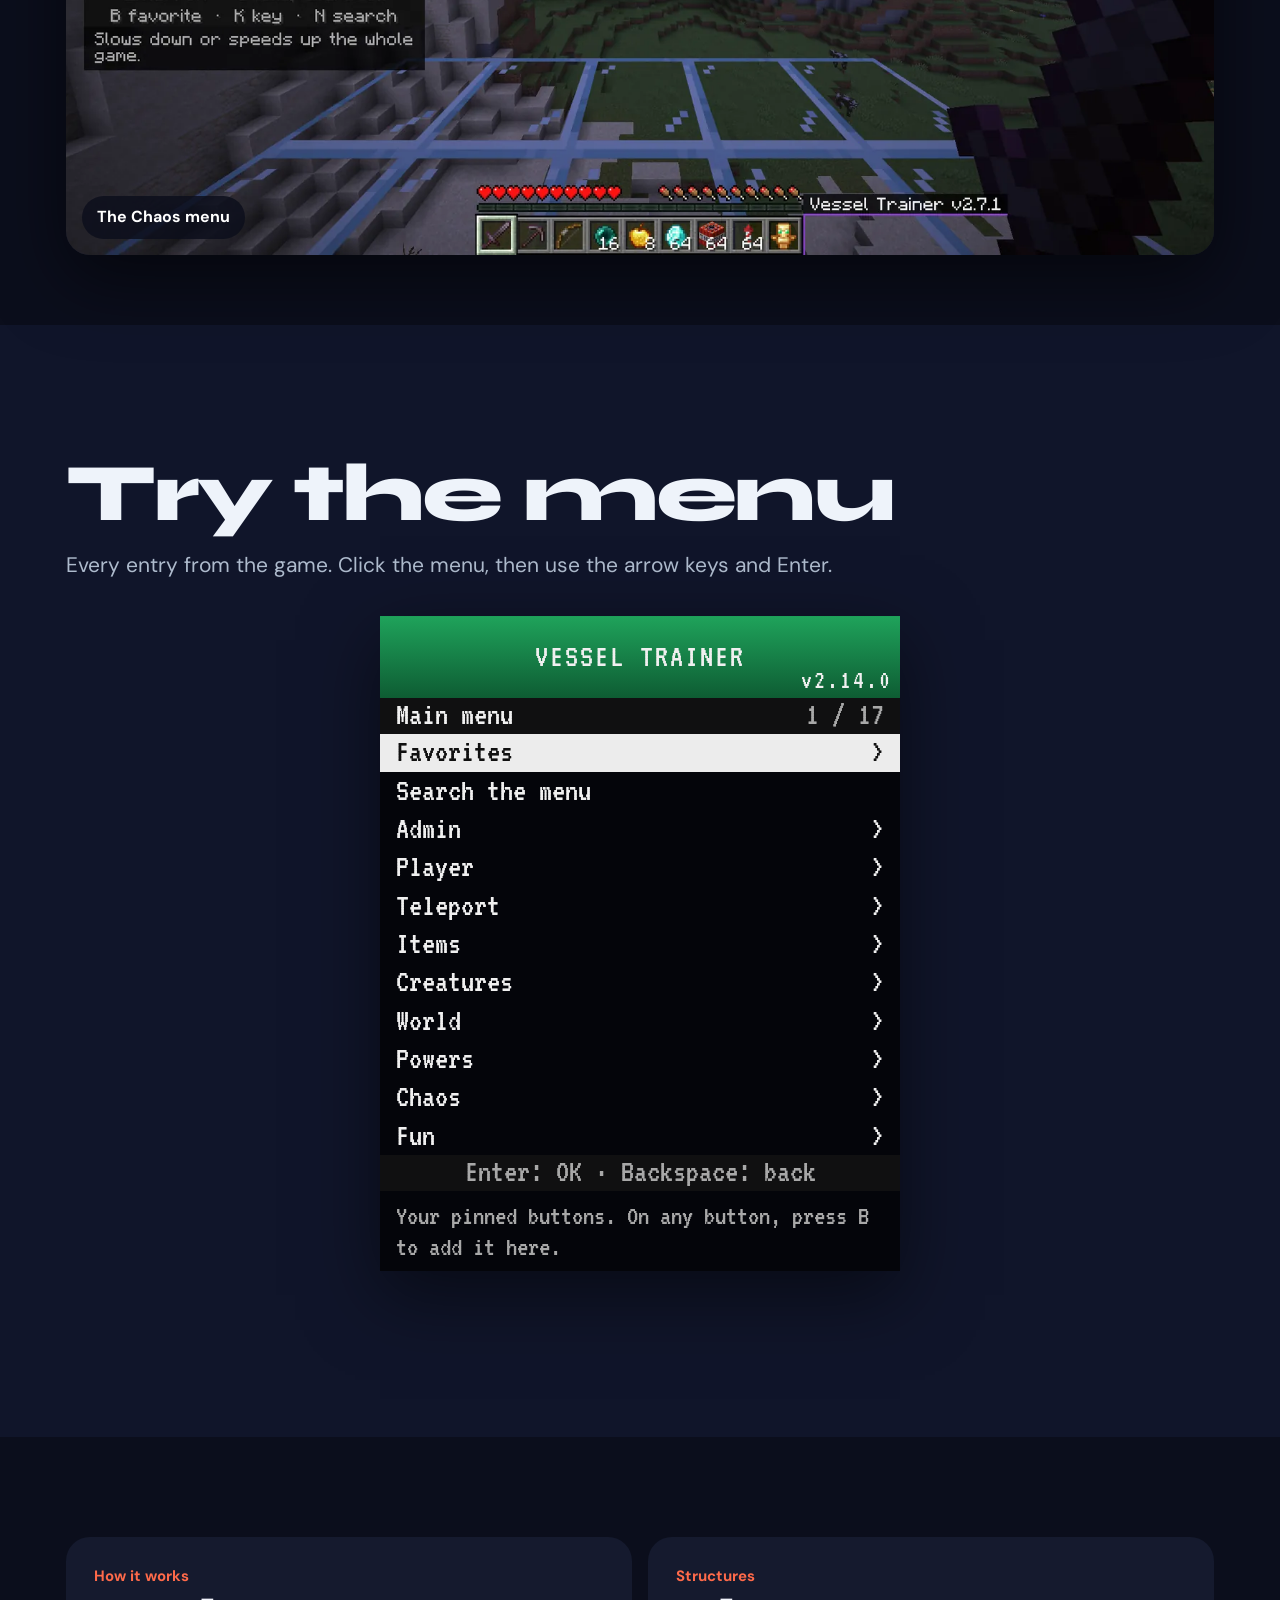
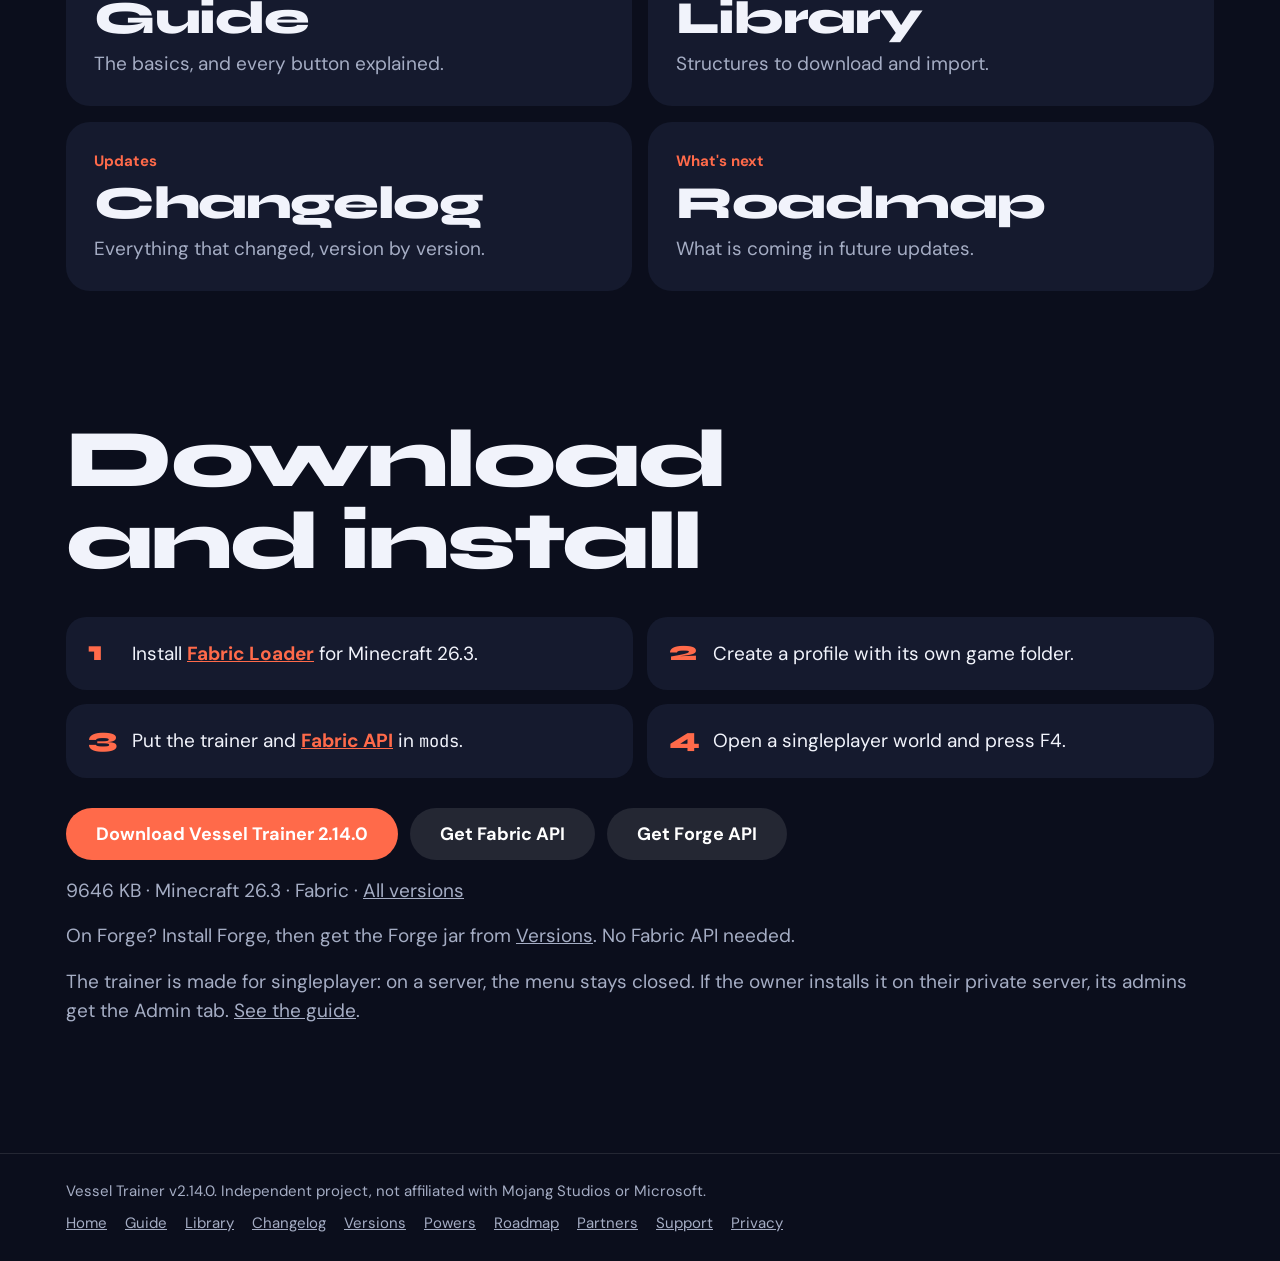
==== commit e6278a9e: "Vessel Trainer 2.14.0 and Paper plugin 1.2: a complete admin panel in the menu Co-Authored-By: Claud" ====
--- a/index.html
+++ b/index.html
@@ -41,7 +41,7 @@
       <div class="copy">
         <p class="lead" data-fr="Ton monde Minecraft, refait d'une seule touche.">Your Minecraft world, remade with one key.</p>
         <div class="hero-dl">
-          <a class="pill" href="downloads/vesseltrainer-2.13.3.jar" download data-fr="Télécharger">Download</a>
+          <a class="pill" href="downloads/vesseltrainer-2.14.0.jar" download data-fr="Télécharger">Download</a>
           <a class="pill quiet" data-store="curseforge">CurseForge</a>
           <a class="pill quiet" data-store="modrinth">Modrinth</a>
         </div>
@@ -145,11 +145,11 @@
           <li data-fr="Ouvre un monde solo et appuie sur F4.">Open a singleplayer world and press F4.</li>
         </ol>
         <div class="downloads">
-          <a class="pill big" id="downloadJar" href="downloads/vesseltrainer-2.13.3.jar" download data-fr="Télécharger Vessel Trainer 2.13.3">Download Vessel Trainer 2.13.3</a>
+          <a class="pill big" id="downloadJar" href="downloads/vesseltrainer-2.14.0.jar" download data-fr="Télécharger Vessel Trainer 2.14.0">Download Vessel Trainer 2.14.0</a>
           <a class="pill big quiet" href="https://modrinth.com/mod/fabric-api" data-fr="Récupérer Fabric API">Get Fabric API</a>
           <a class="pill big quiet" href="https://files.minecraftforge.net/net/minecraftforge/forge/" data-fr="Récupérer Forge API">Get Forge API</a>
         </div>
-        <p class="note">9634 KB · Minecraft 26.3 · Fabric · <a href="versions.html" data-fr="Toutes les versions">All versions</a></p>
+        <p class="note">9646 KB · Minecraft 26.3 · Fabric · <a href="versions.html" data-fr="Toutes les versions">All versions</a></p>
         <p class="note" data-fr="Sur Forge ? Installe Forge, puis prends le jar Forge dans <a href=&quot;versions.html&quot;>Versions</a>. Pas besoin de Fabric API.">On Forge? Install Forge, then get the Forge jar from <a href="versions.html">Versions</a>. No Fabric API needed.</p>
         <p class="note" data-fr="Le trainer est fait pour le solo : sur un serveur, le menu reste fermé. Si le propriétaire l'installe sur son serveur privé, ses admins ont l'onglet Admin. <a href=&quot;guide.html#admin&quot;>Voir le guide</a>.">The trainer is made for singleplayer: on a server, the menu stays closed. If the owner installs it on their private server, its admins get the Admin tab. <a href="guide.html#admin">See the guide</a>.</p>
       </div>
@@ -157,7 +157,7 @@
 
     <footer class="foot">
   <div class="wrap foot-in">
-    <span data-fr="Vessel Trainer v2.13.3. Projet indépendant, non affilié à Mojang Studios ni à Microsoft.">Vessel Trainer v2.13.3. Independent project, not affiliated with Mojang Studios or Microsoft.</span>
+    <span data-fr="Vessel Trainer v2.14.0. Projet indépendant, non affilié à Mojang Studios ni à Microsoft.">Vessel Trainer v2.14.0. Independent project, not affiliated with Mojang Studios or Microsoft.</span>
     <span class="foot-links"><a href="#top" data-fr="Accueil">Home</a><a href="guide.html">Guide</a><a href="library.html" data-fr="Bibliothèque">Library</a><a href="changelog.html">Changelog</a><a href="versions.html">Versions</a><a href="powers.html" data-fr="Pouvoirs">Powers</a><a href="roadmap.html">Roadmap</a><a href="partners.html" data-fr="Partenaires">Partners</a><a href="support.html" data-fr="Soutenir">Support</a><a href="privacy.html" data-fr="Confidentialité">Privacy</a></span>
   </div>
 </footer>
@@ -168,10 +168,10 @@
 <script src="assets/js/vendor/gsap.min.js?v=28033e449a"></script>
 <script src="assets/js/vendor/ScrollTrigger.min.js?v=ad33c2df9a"></script>
 <script src="assets/js/vendor/lenis.min.js?v=b2958f142f"></script>
-<script src="assets/js/lang.js?v=766214369f"></script>
+<script src="assets/js/lang.js?v=d70ffe8252"></script>
 <script src="assets/js/menu-data.js?v=fa72b974bd"></script>
 <script src="assets/js/vess.js?v=04c6b9b6e1"></script>
-<script src="assets/js/data.js?v=9bce5d52fa"></script>
-<script src="assets/js/main.js?v=349796317e"></script>
+<script src="assets/js/data.js?v=bc7f1c6de1"></script>
+<script src="assets/js/main.js?v=dcad4eba6e"></script>
 </body>
 </html>
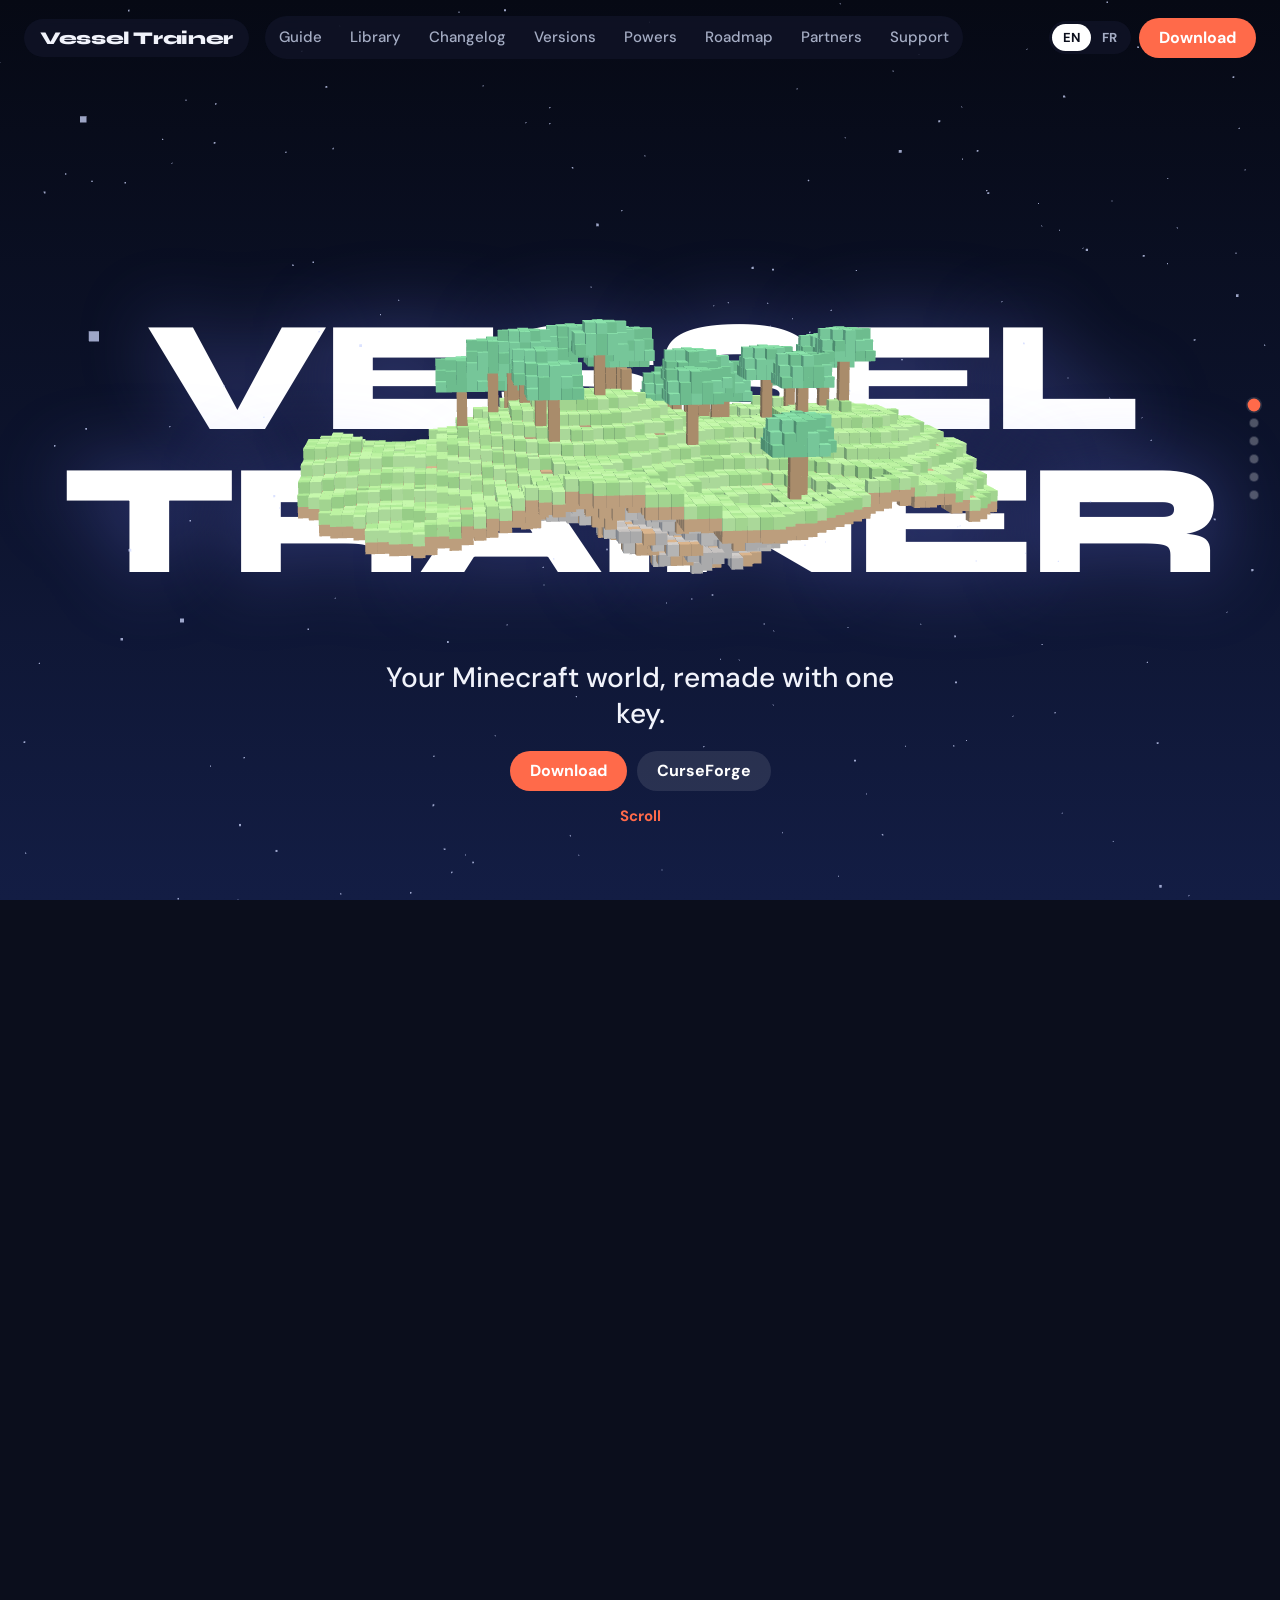
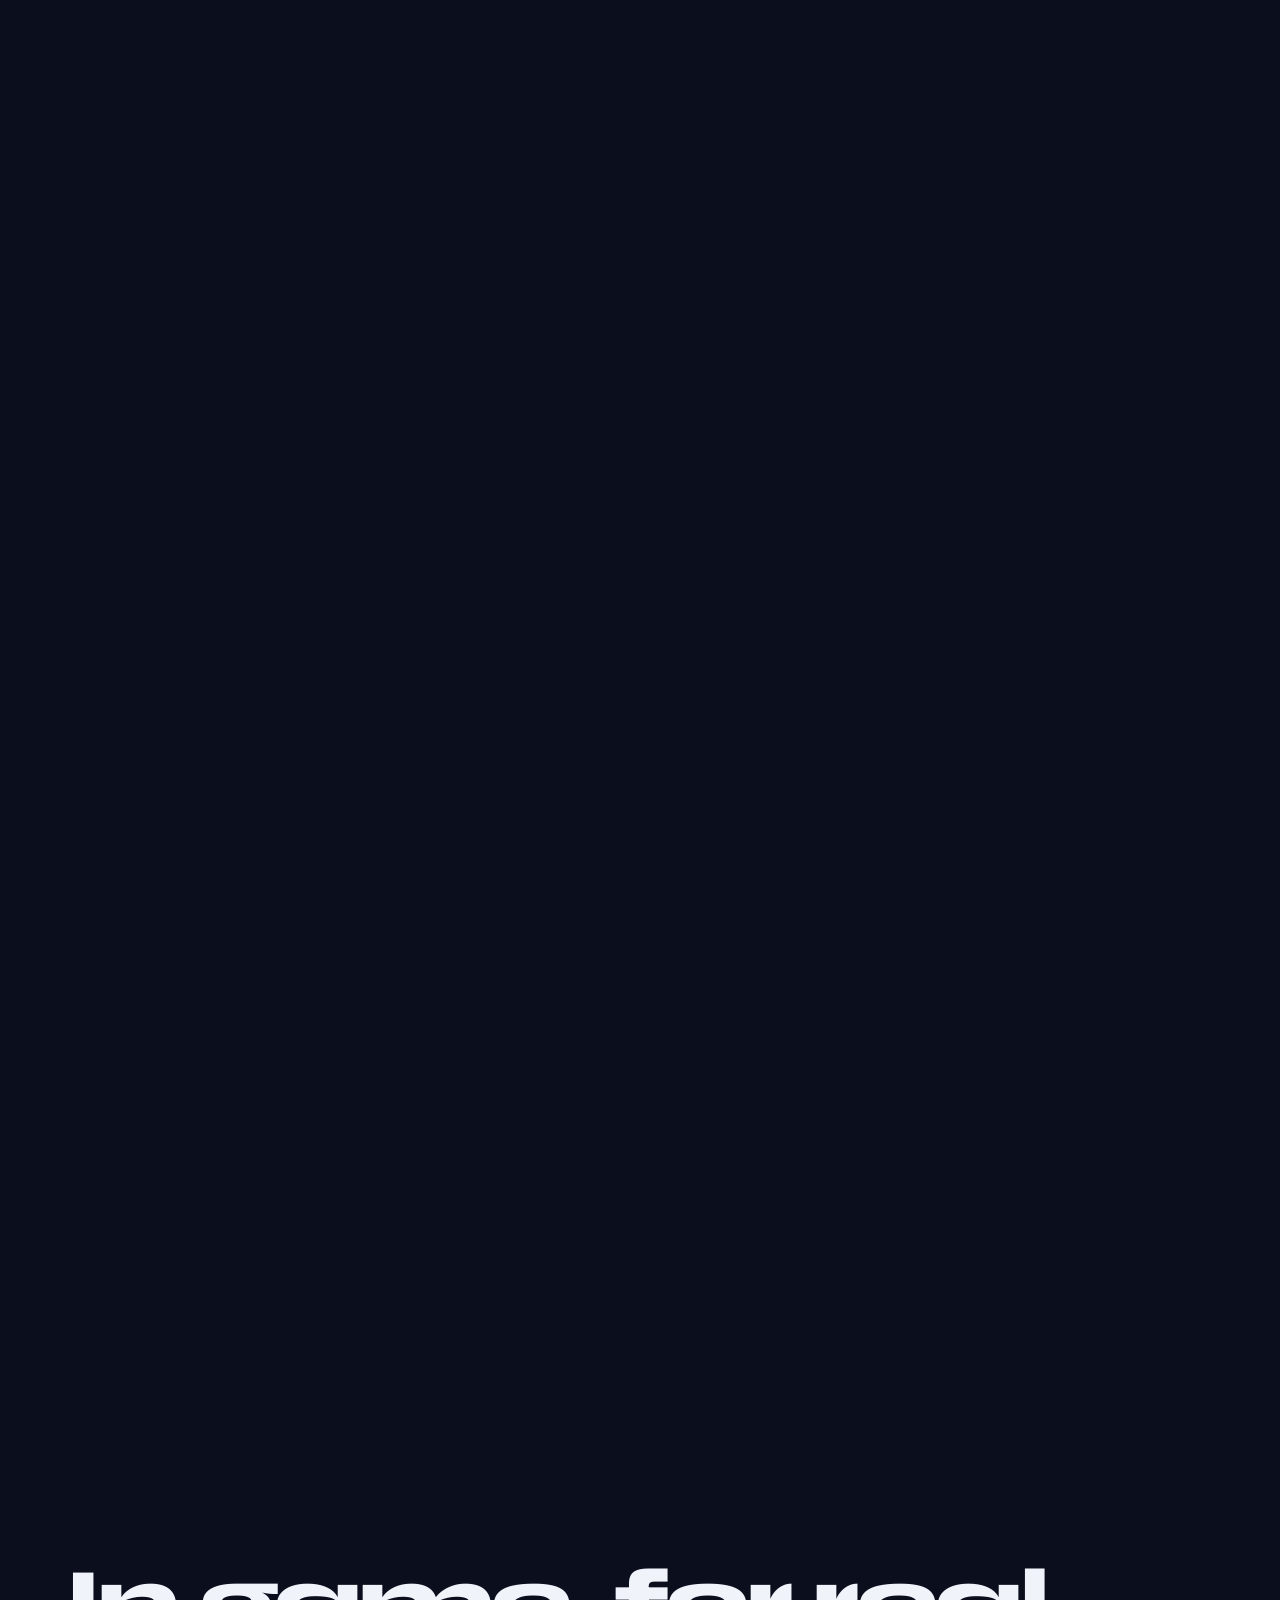
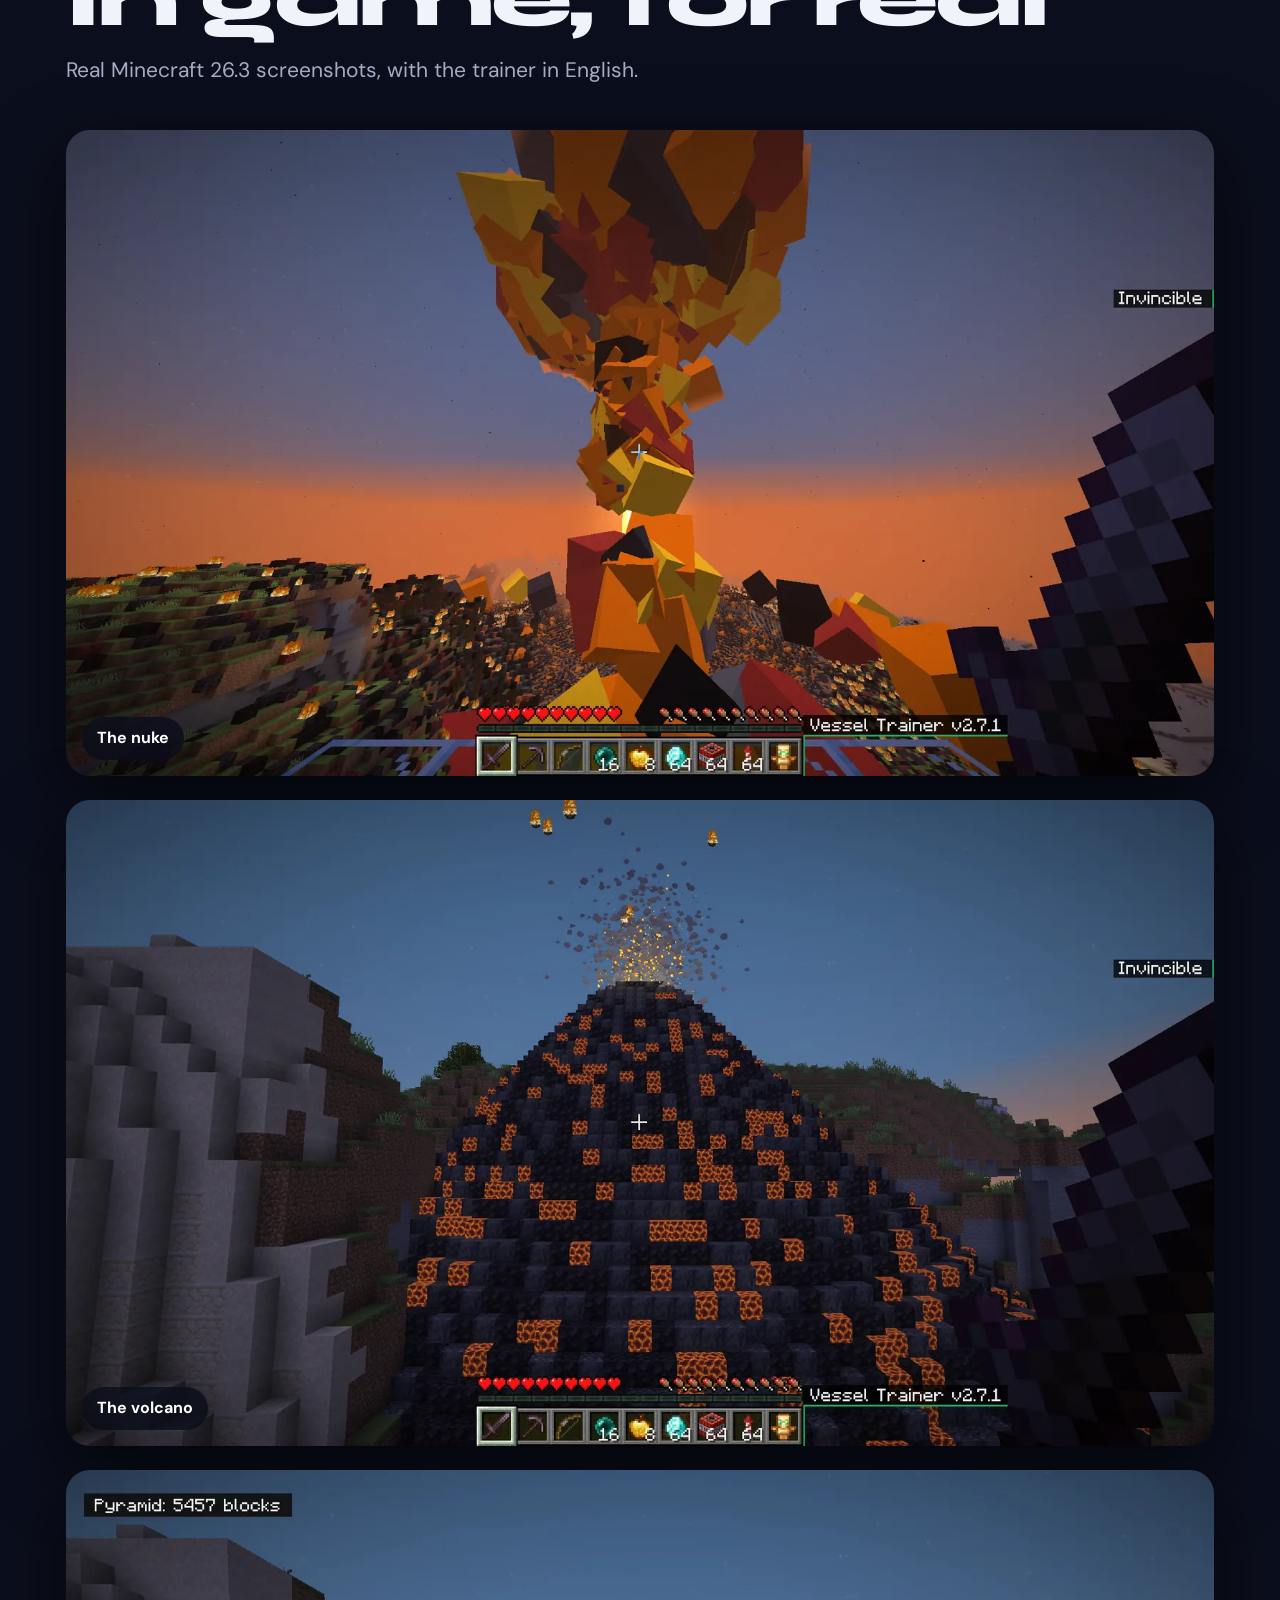
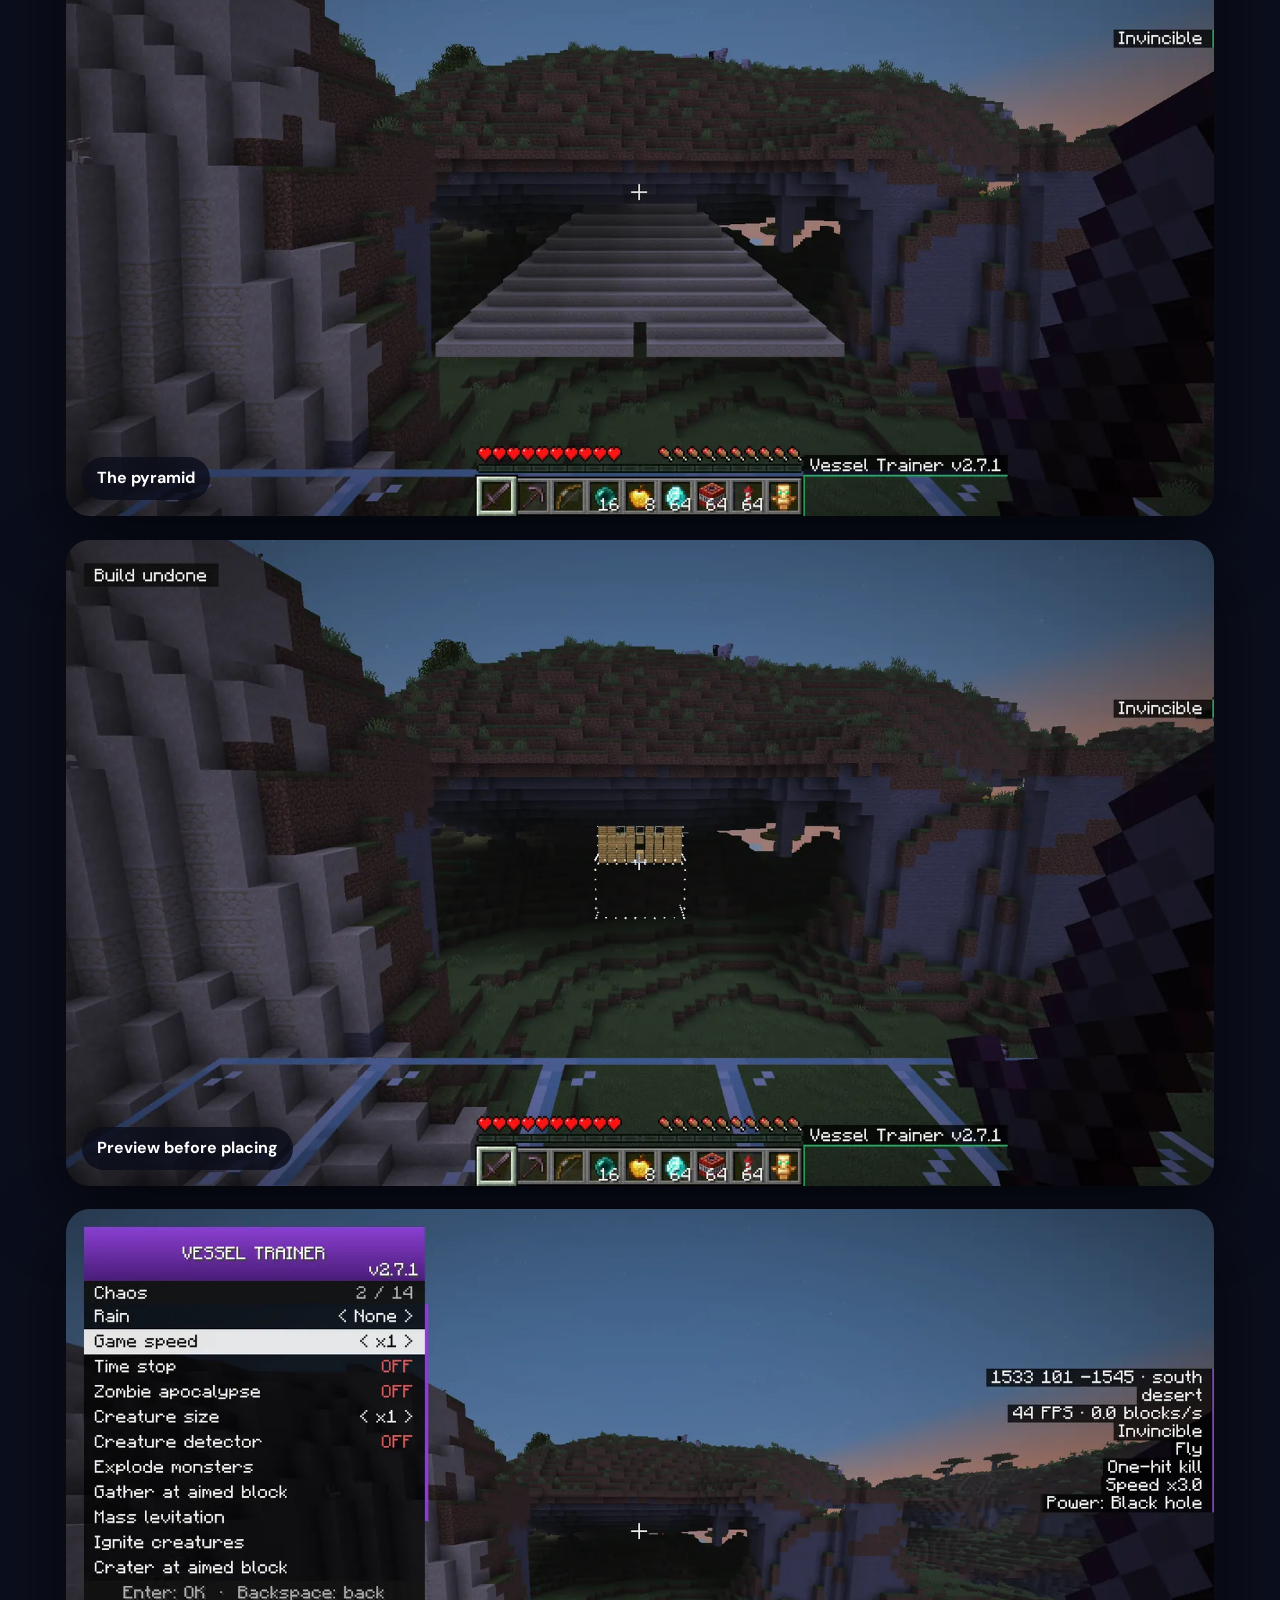
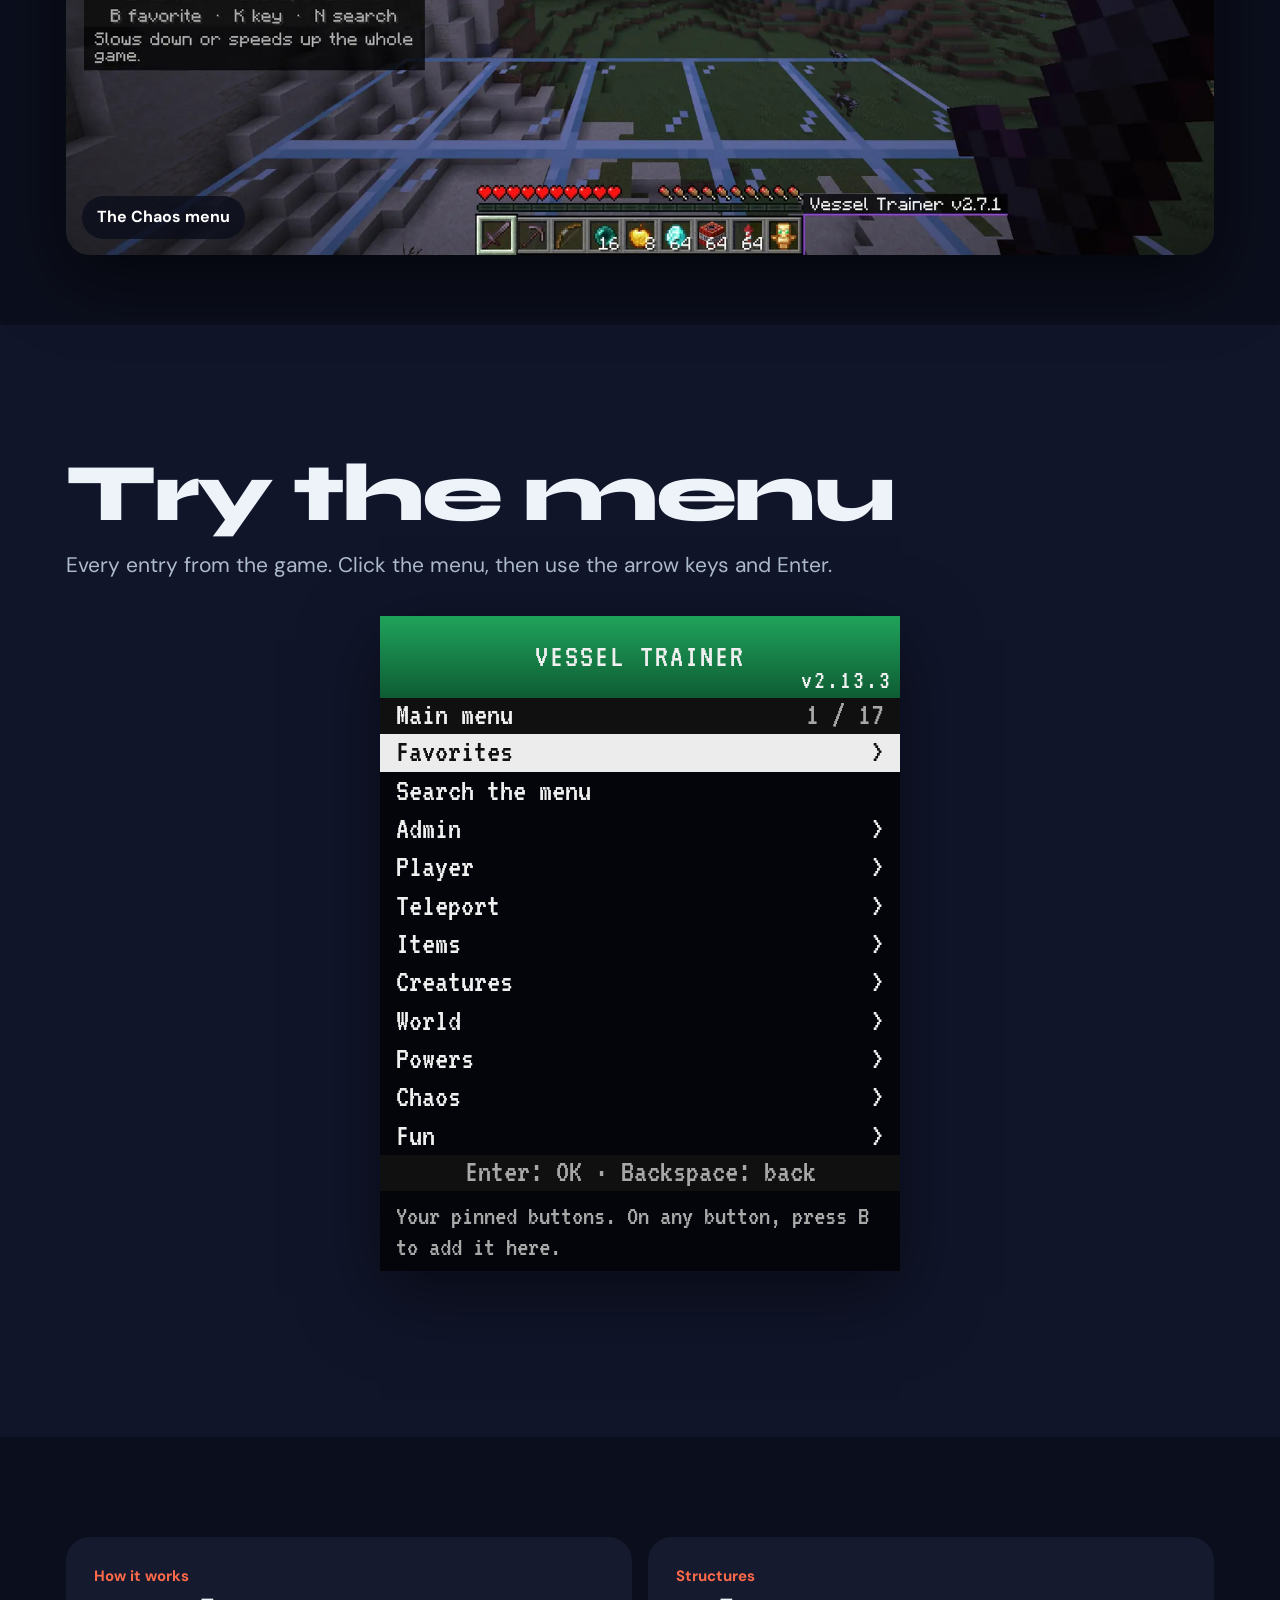
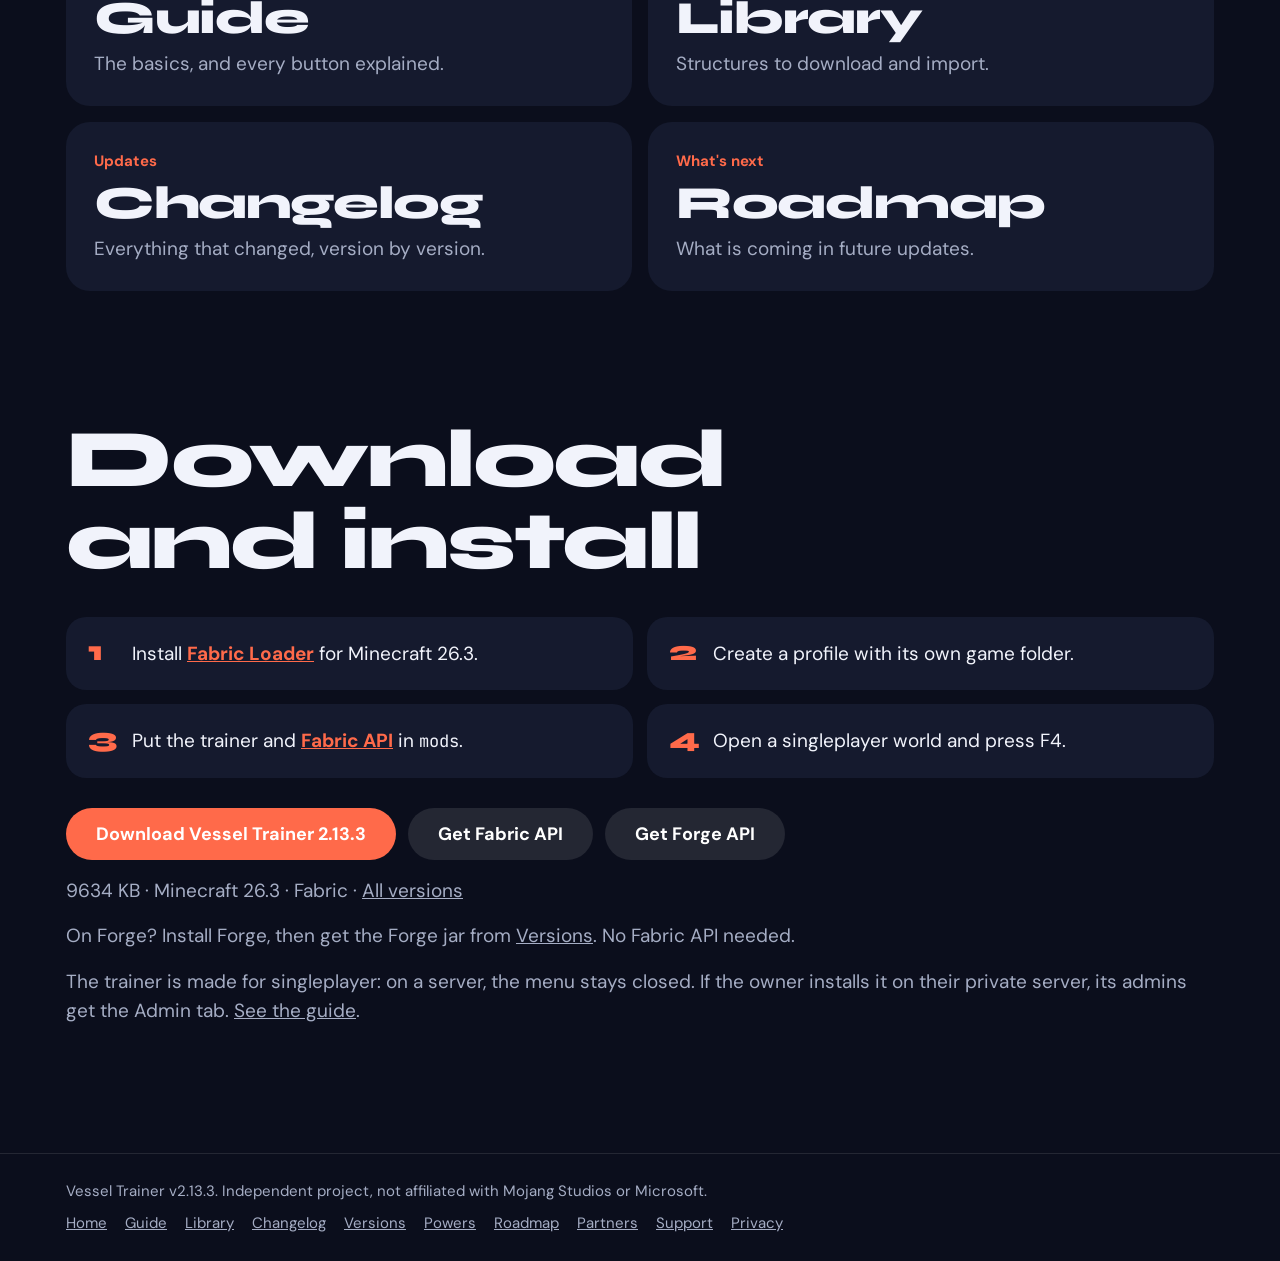
==== commit 4d06797c: "Remove Vessel Trainer 2.14.0: 2.13.3 stays the current trainer Co-Authored-By: Claude Opus 5.5 <nore" ====
--- a/index.html
+++ b/index.html
@@ -41,7 +41,7 @@
       <div class="copy">
         <p class="lead" data-fr="Ton monde Minecraft, refait d'une seule touche.">Your Minecraft world, remade with one key.</p>
         <div class="hero-dl">
-          <a class="pill" href="downloads/vesseltrainer-2.14.0.jar" download data-fr="Télécharger">Download</a>
+          <a class="pill" href="downloads/vesseltrainer-2.13.3.jar" download data-fr="Télécharger">Download</a>
           <a class="pill quiet" data-store="curseforge">CurseForge</a>
           <a class="pill quiet" data-store="modrinth">Modrinth</a>
         </div>
@@ -145,11 +145,11 @@
           <li data-fr="Ouvre un monde solo et appuie sur F4.">Open a singleplayer world and press F4.</li>
         </ol>
         <div class="downloads">
-          <a class="pill big" id="downloadJar" href="downloads/vesseltrainer-2.14.0.jar" download data-fr="Télécharger Vessel Trainer 2.14.0">Download Vessel Trainer 2.14.0</a>
+          <a class="pill big" id="downloadJar" href="downloads/vesseltrainer-2.13.3.jar" download data-fr="Télécharger Vessel Trainer 2.13.3">Download Vessel Trainer 2.13.3</a>
           <a class="pill big quiet" href="https://modrinth.com/mod/fabric-api" data-fr="Récupérer Fabric API">Get Fabric API</a>
           <a class="pill big quiet" href="https://files.minecraftforge.net/net/minecraftforge/forge/" data-fr="Récupérer Forge API">Get Forge API</a>
         </div>
-        <p class="note">9646 KB · Minecraft 26.3 · Fabric · <a href="versions.html" data-fr="Toutes les versions">All versions</a></p>
+        <p class="note">9634 KB · Minecraft 26.3 · Fabric · <a href="versions.html" data-fr="Toutes les versions">All versions</a></p>
         <p class="note" data-fr="Sur Forge ? Installe Forge, puis prends le jar Forge dans <a href=&quot;versions.html&quot;>Versions</a>. Pas besoin de Fabric API.">On Forge? Install Forge, then get the Forge jar from <a href="versions.html">Versions</a>. No Fabric API needed.</p>
         <p class="note" data-fr="Le trainer est fait pour le solo : sur un serveur, le menu reste fermé. Si le propriétaire l'installe sur son serveur privé, ses admins ont l'onglet Admin. <a href=&quot;guide.html#admin&quot;>Voir le guide</a>.">The trainer is made for singleplayer: on a server, the menu stays closed. If the owner installs it on their private server, its admins get the Admin tab. <a href="guide.html#admin">See the guide</a>.</p>
       </div>
@@ -157,7 +157,7 @@
 
     <footer class="foot">
   <div class="wrap foot-in">
-    <span data-fr="Vessel Trainer v2.14.0. Projet indépendant, non affilié à Mojang Studios ni à Microsoft.">Vessel Trainer v2.14.0. Independent project, not affiliated with Mojang Studios or Microsoft.</span>
+    <span data-fr="Vessel Trainer v2.13.3. Projet indépendant, non affilié à Mojang Studios ni à Microsoft.">Vessel Trainer v2.13.3. Independent project, not affiliated with Mojang Studios or Microsoft.</span>
     <span class="foot-links"><a href="#top" data-fr="Accueil">Home</a><a href="guide.html">Guide</a><a href="library.html" data-fr="Bibliothèque">Library</a><a href="changelog.html">Changelog</a><a href="versions.html">Versions</a><a href="powers.html" data-fr="Pouvoirs">Powers</a><a href="roadmap.html">Roadmap</a><a href="partners.html" data-fr="Partenaires">Partners</a><a href="support.html" data-fr="Soutenir">Support</a><a href="privacy.html" data-fr="Confidentialité">Privacy</a></span>
   </div>
 </footer>
@@ -171,7 +171,7 @@
 <script src="assets/js/lang.js?v=d70ffe8252"></script>
 <script src="assets/js/menu-data.js?v=fa72b974bd"></script>
 <script src="assets/js/vess.js?v=04c6b9b6e1"></script>
-<script src="assets/js/data.js?v=bc7f1c6de1"></script>
-<script src="assets/js/main.js?v=dcad4eba6e"></script>
+<script src="assets/js/data.js?v=efc543a0c2"></script>
+<script src="assets/js/main.js?v=349796317e"></script>
 </body>
 </html>
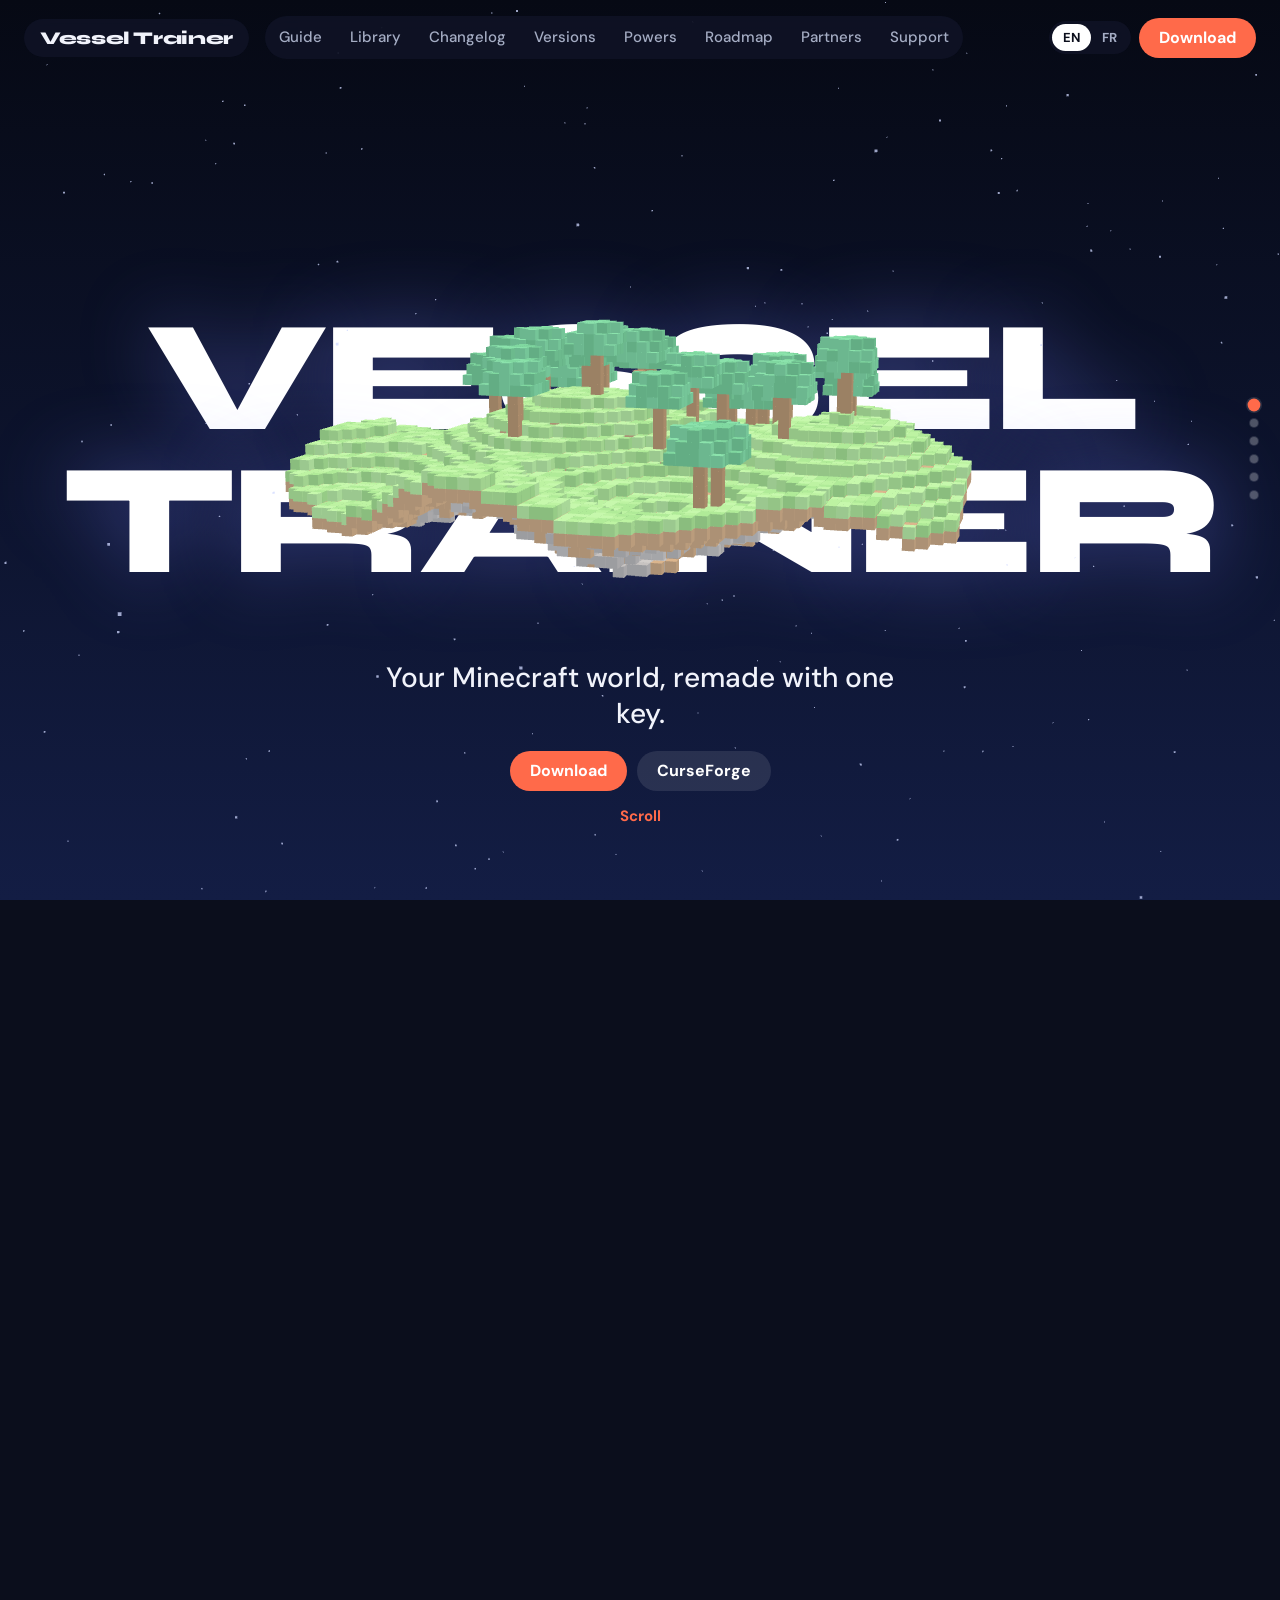
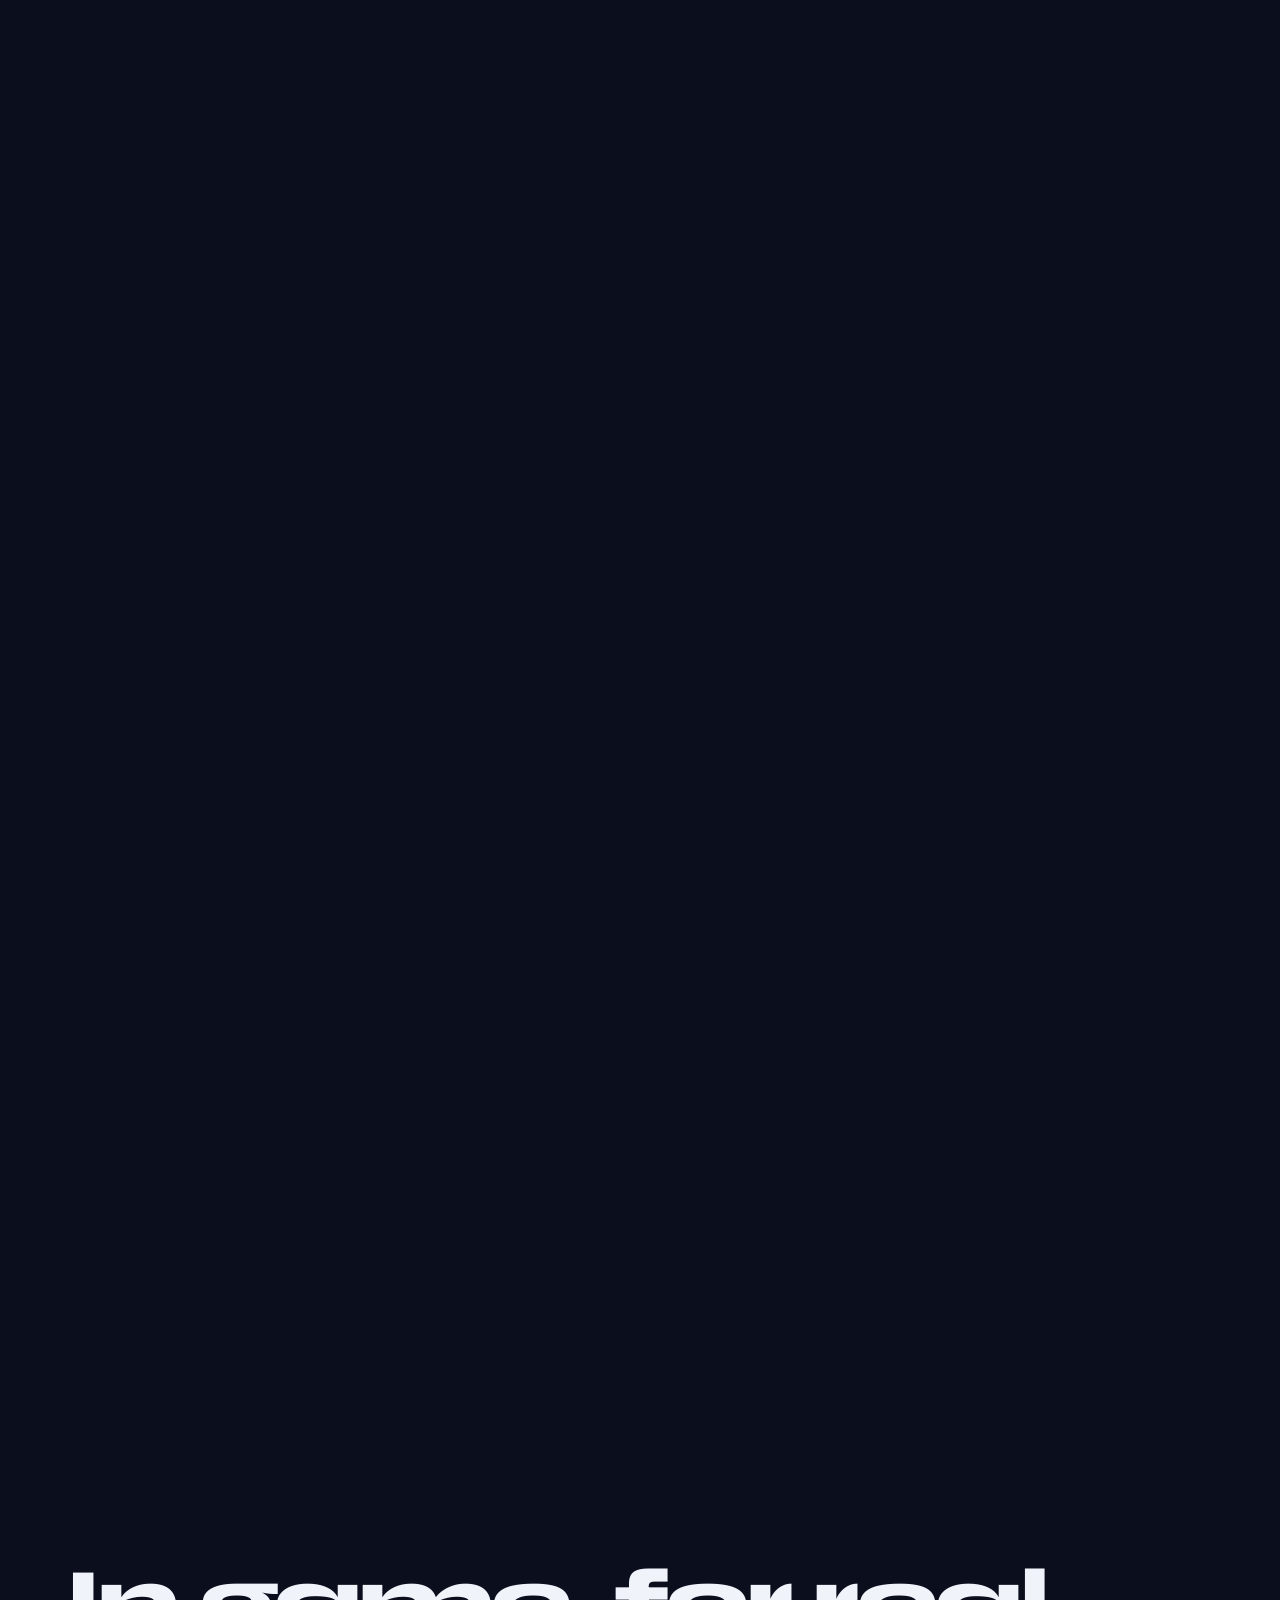
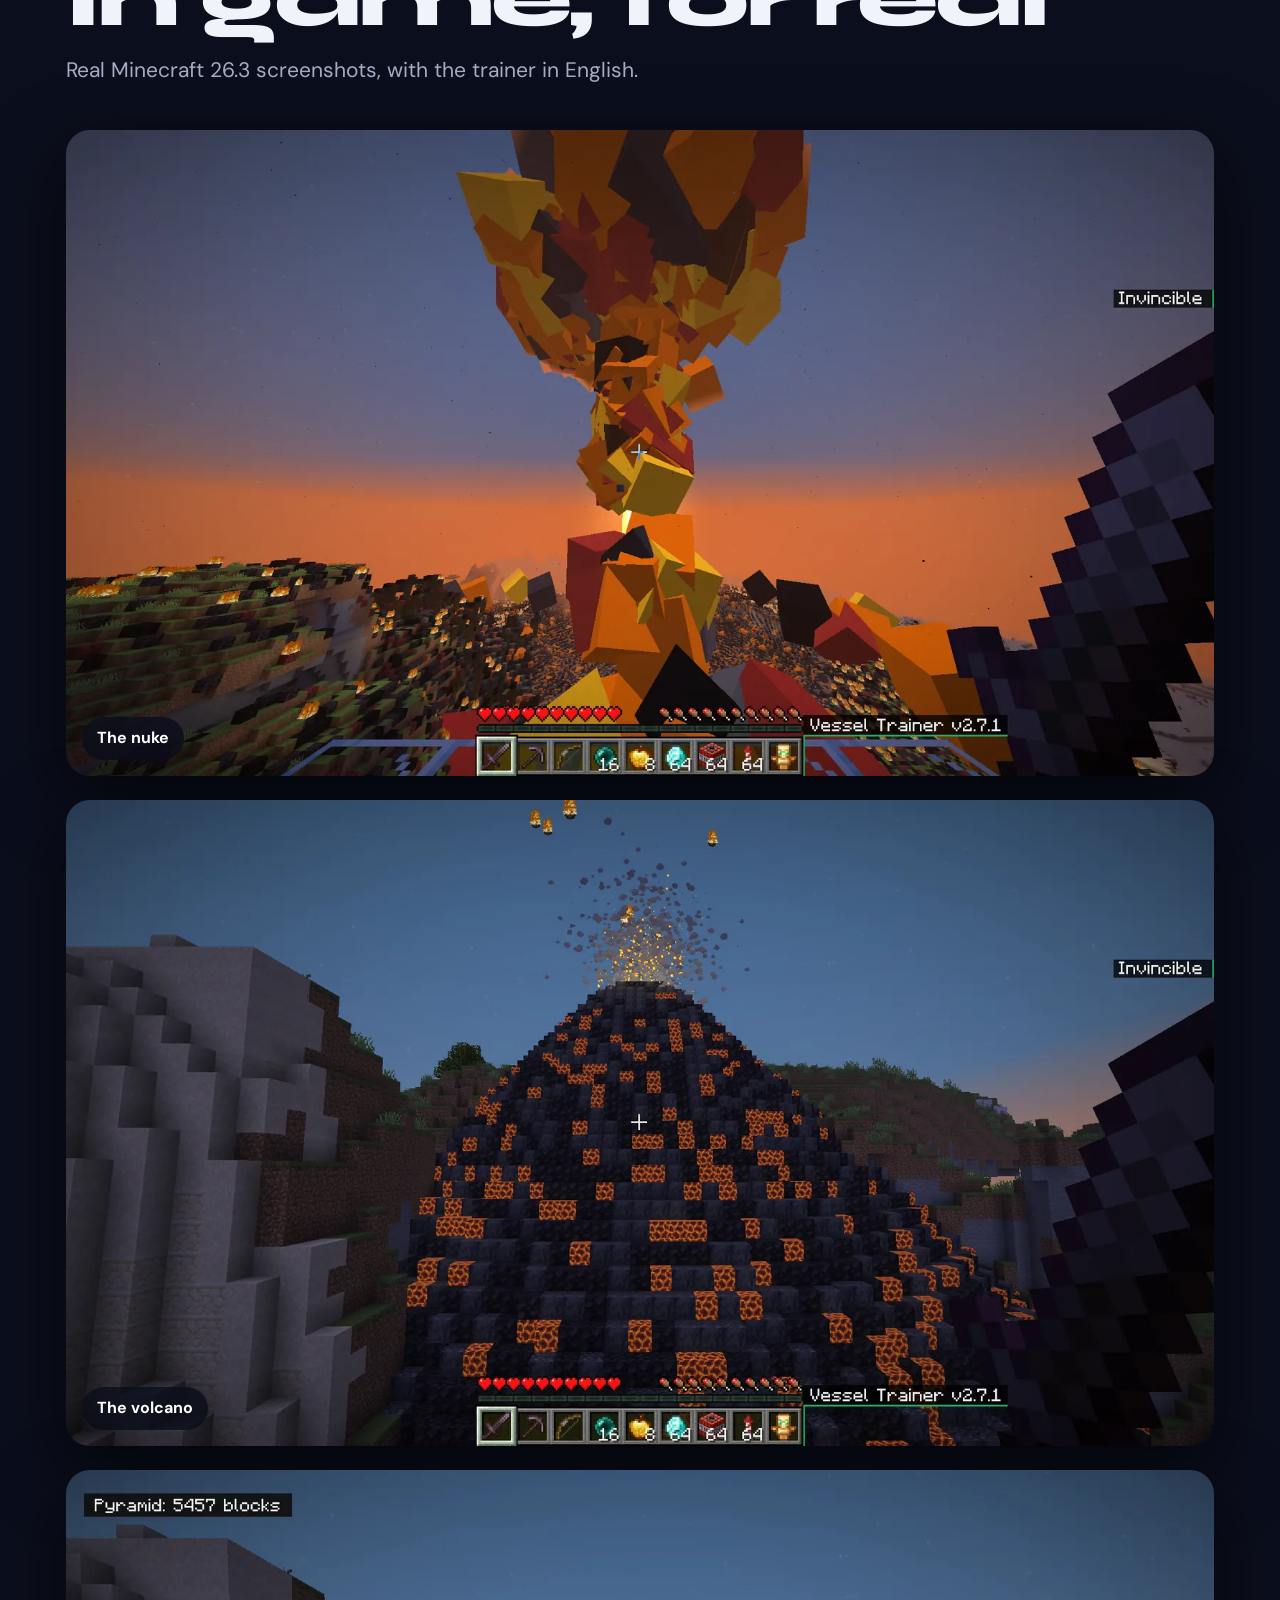
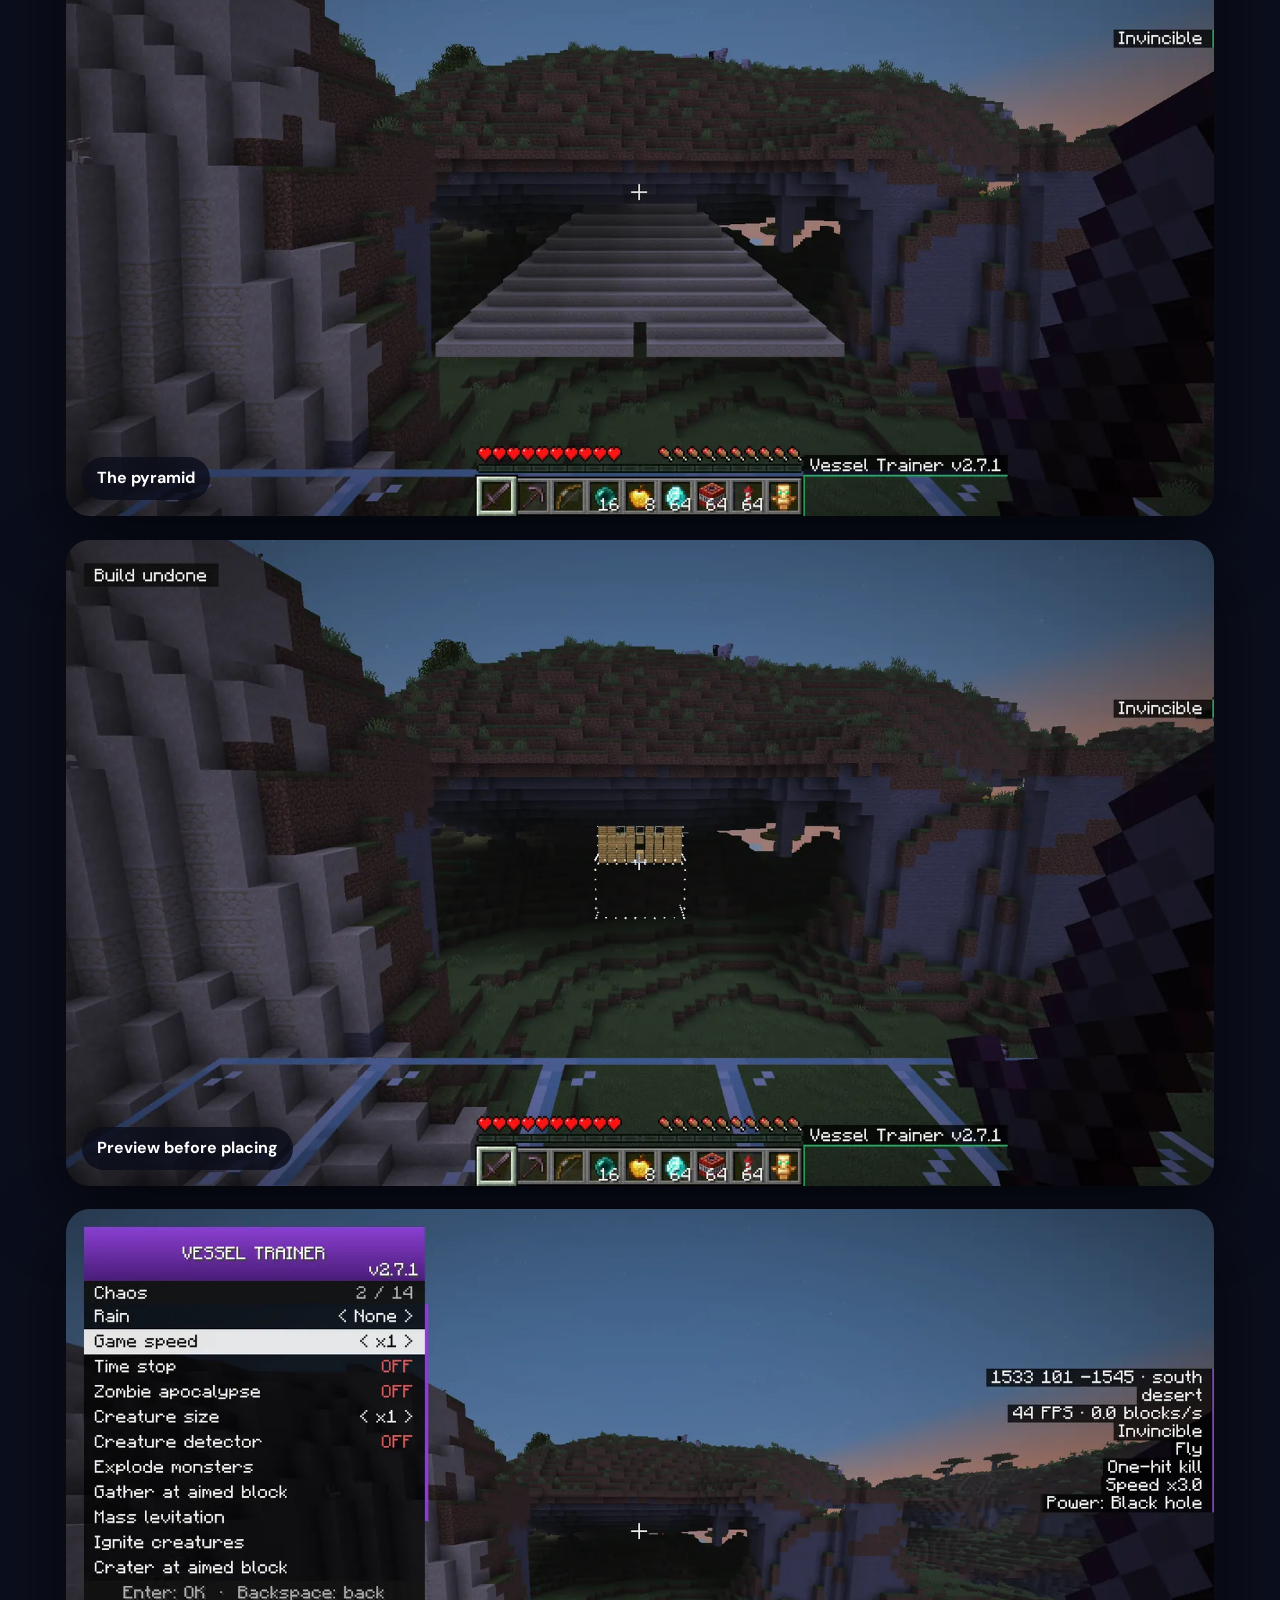
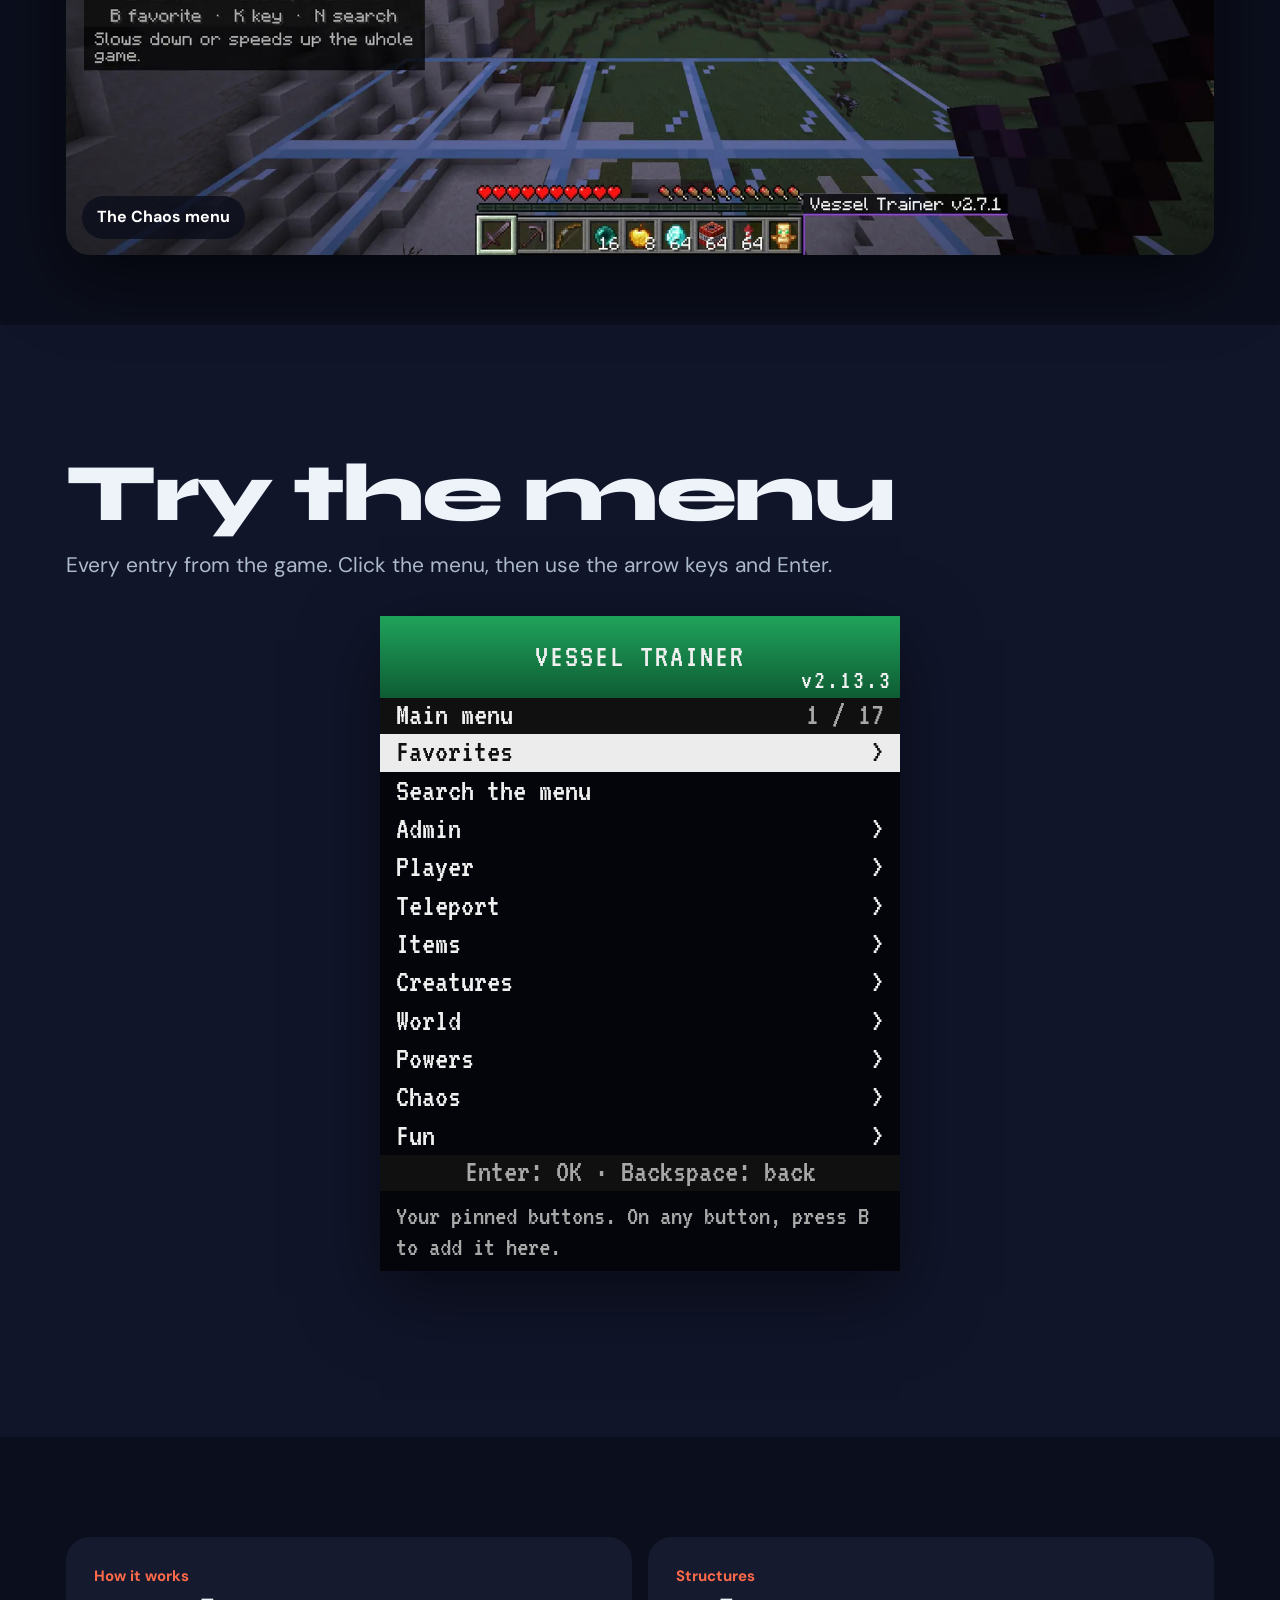
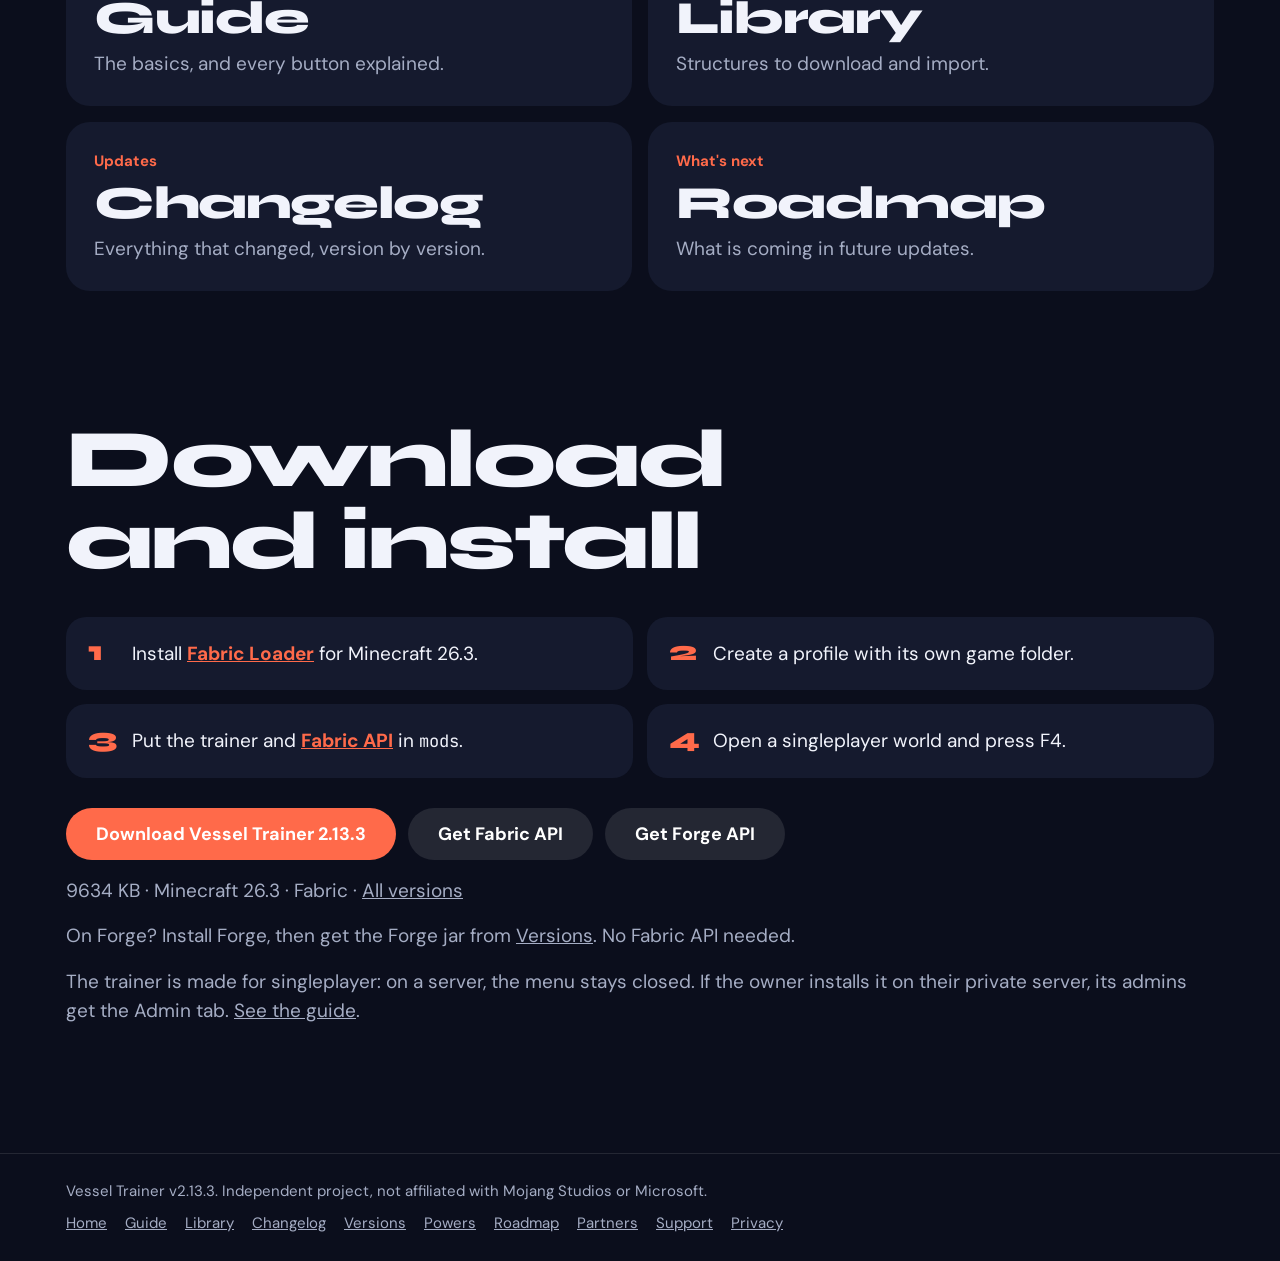
==== commit 64915c96: "Vessel Trainer Admin 1.2: a mod of its own for admins, and the plugin without its command Co-Authore" ====
--- a/index.html
+++ b/index.html
@@ -6,7 +6,7 @@
 <title>Vessel Trainer</title>
 <meta name="description" content="Vessel Trainer: a 334-command menu for your Minecraft 26.3 singleplayer world.">
 <link rel="icon" type="image/png" href="assets/img/favicon.png">
-<link rel="stylesheet" href="assets/css/style.css?v=8cb9c6679a">
+<link rel="stylesheet" href="assets/css/style.css?v=f61dfe2513">
 </head>
 <body>
 <div class="sky" aria-hidden="true"></div>
@@ -168,10 +168,10 @@
 <script src="assets/js/vendor/gsap.min.js?v=28033e449a"></script>
 <script src="assets/js/vendor/ScrollTrigger.min.js?v=ad33c2df9a"></script>
 <script src="assets/js/vendor/lenis.min.js?v=b2958f142f"></script>
-<script src="assets/js/lang.js?v=d70ffe8252"></script>
+<script src="assets/js/lang.js?v=766214369f"></script>
 <script src="assets/js/menu-data.js?v=fa72b974bd"></script>
 <script src="assets/js/vess.js?v=04c6b9b6e1"></script>
-<script src="assets/js/data.js?v=efc543a0c2"></script>
+<script src="assets/js/data.js?v=3145881f15"></script>
 <script src="assets/js/main.js?v=349796317e"></script>
 </body>
 </html>
--- a/assets/css/style.css
+++ b/assets/css/style.css
@@ -300,7 +300,7 @@
 .build-tip b.added { color: #63e6a0; } .build-tip b.changed { color: var(--gold); } .build-tip b.fixed { color: #7cc4ff; } .build-tip b.missing { color: #ff8f7a; }
 
 /* Versions: the two downloads most people want, a compatibility table, then every build. */
-.v-picks { display: grid; grid-template-columns: minmax(0, 1.2fr) minmax(0, 1fr); gap: 16px; margin-bottom: clamp(36px, 5vw, 56px); }
+.v-picks { display: grid; grid-template-columns: repeat(3, minmax(0, 1fr)); gap: 16px; margin-bottom: clamp(36px, 5vw, 56px); }
 .v-picks:empty { display: none; }
 .v-pick { display: flex; flex-direction: column; gap: 12px; min-width: 0; padding: clamp(22px, 3vw, 32px); border-radius: 28px; background: radial-gradient(90% 120% at 0% 0%, rgba(124, 77, 255, .34), transparent 60%), rgba(21, 26, 46, .82); box-shadow: inset 0 0 0 1px rgba(201, 139, 255, .25); }
 .v-pick.server { background: radial-gradient(90% 120% at 0% 0%, rgba(99, 230, 160, .2), transparent 60%), rgba(21, 26, 46, .82); box-shadow: inset 0 0 0 1px rgba(99, 230, 160, .22); }
@@ -333,6 +333,8 @@
 .v-toolbar { margin-bottom: 4px; }
 .v-loader { display: inline-block; padding: 3px 10px; margin-right: 4px; border-radius: 999px; font-size: 13px; font-weight: 700; vertical-align: middle; background: rgba(201, 139, 255, .16); color: #d9b3ff; }
 .v-loader.paper { background: rgba(99, 230, 160, .14); color: #63e6a0; }
+.v-loader.admin { background: rgba(255, 90, 90, .14); color: #ff8a8a; }
+.v-pick.admin { background: radial-gradient(90% 120% at 0% 0%, rgba(255, 70, 70, .2), transparent 60%), rgba(21, 26, 46, .82); box-shadow: inset 0 0 0 1px rgba(255, 110, 110, .22); }
 .v-loader.forge { background: rgba(255, 201, 107, .14); color: var(--gold); }
 .v-loader.neoforge { background: rgba(255, 143, 122, .14); color: #ff8f7a; }
 .build .v-needs { margin-top: 10px; }
@@ -343,7 +345,7 @@
 .v-older .builds { margin-top: 8px; }
 .build.older { background: rgba(21, 26, 46, .5); }
 
-@media (max-width: 860px) { .v-picks { grid-template-columns: minmax(0, 1fr); } }
+@media (max-width: 1080px) { .v-picks { grid-template-columns: minmax(0, 1fr); } }
 .lib-preview { display: block; width: 100%; aspect-ratio: 16 / 9; background: linear-gradient(135deg, #2a1a66, #10152a); }
 .form-preview { display: block; width: 100%; max-width: 420px; aspect-ratio: 16 / 9; margin-top: 12px; border-radius: 12px; background: linear-gradient(135deg, #2a1a66, #10152a); }
 .banner-demo { display: block; width: 100%; max-width: 570px; height: auto; margin-block: 18px; border-radius: 10px; image-rendering: pixelated; }
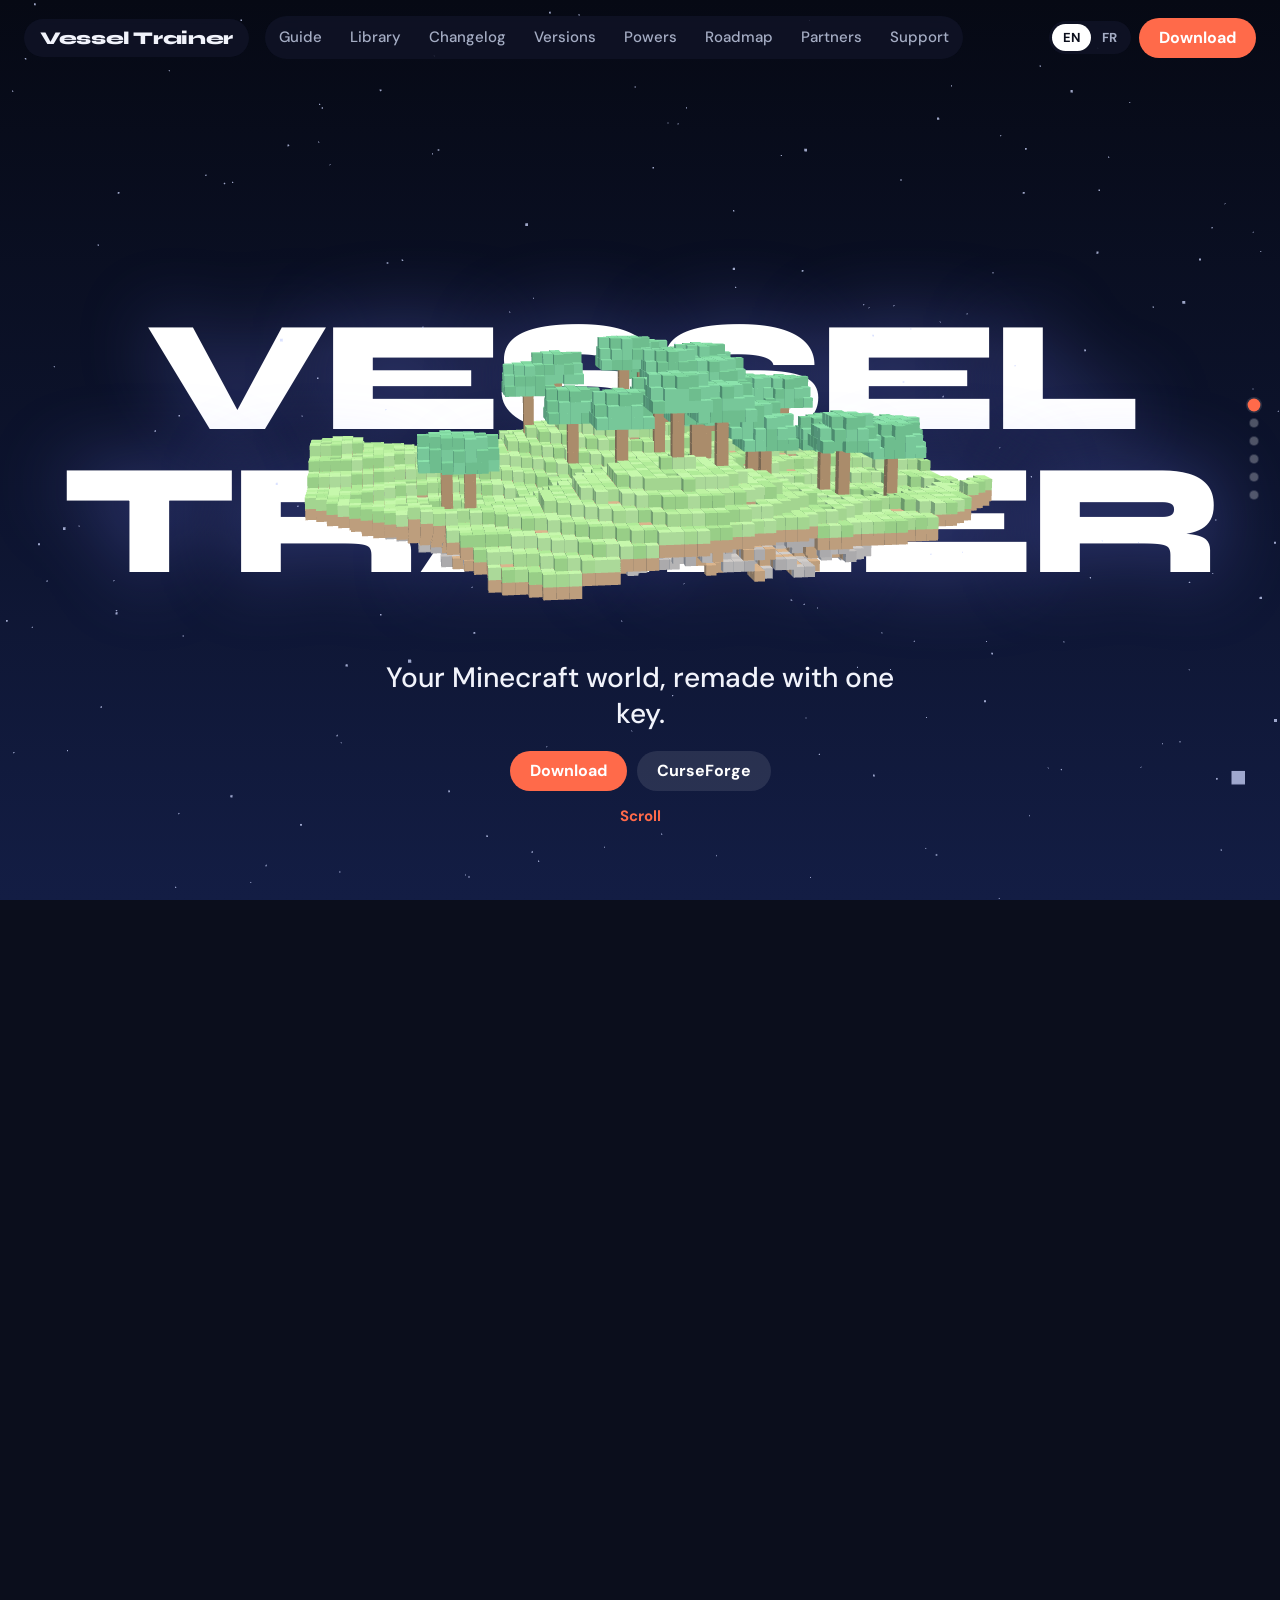
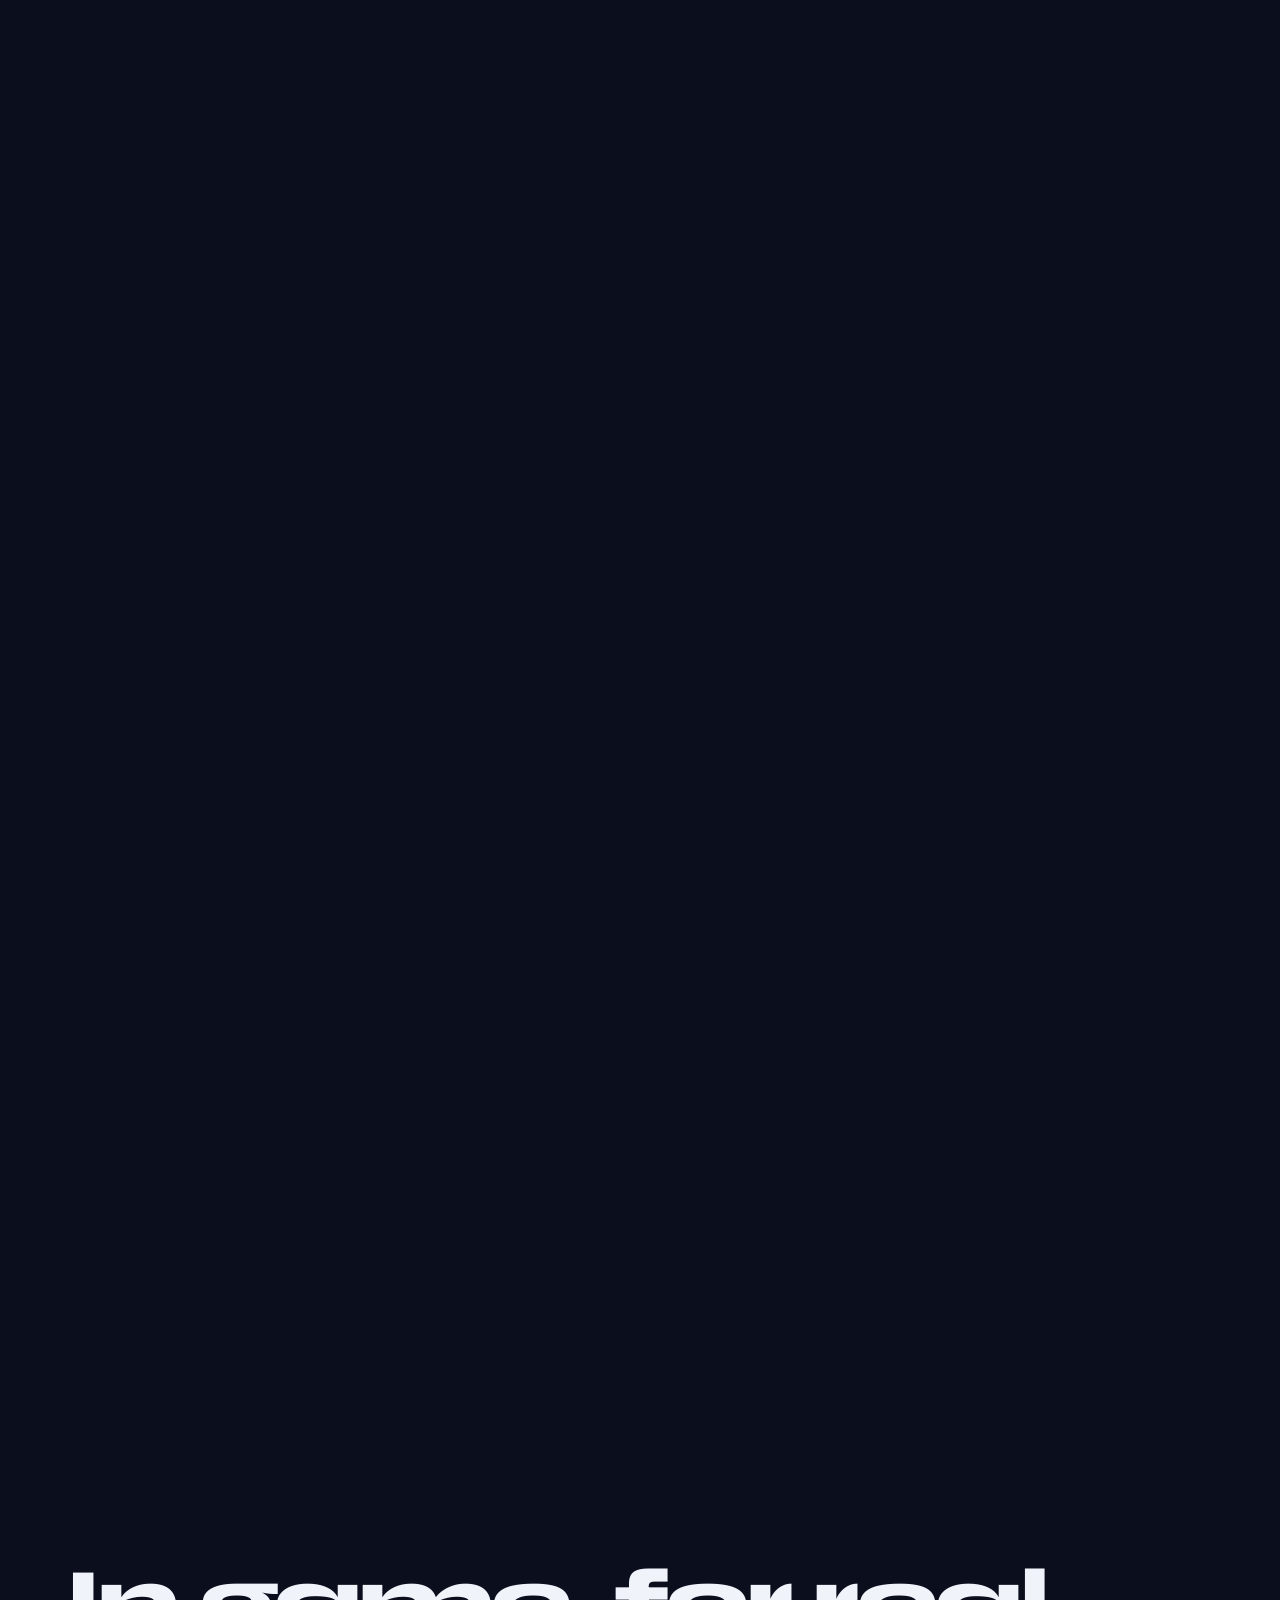
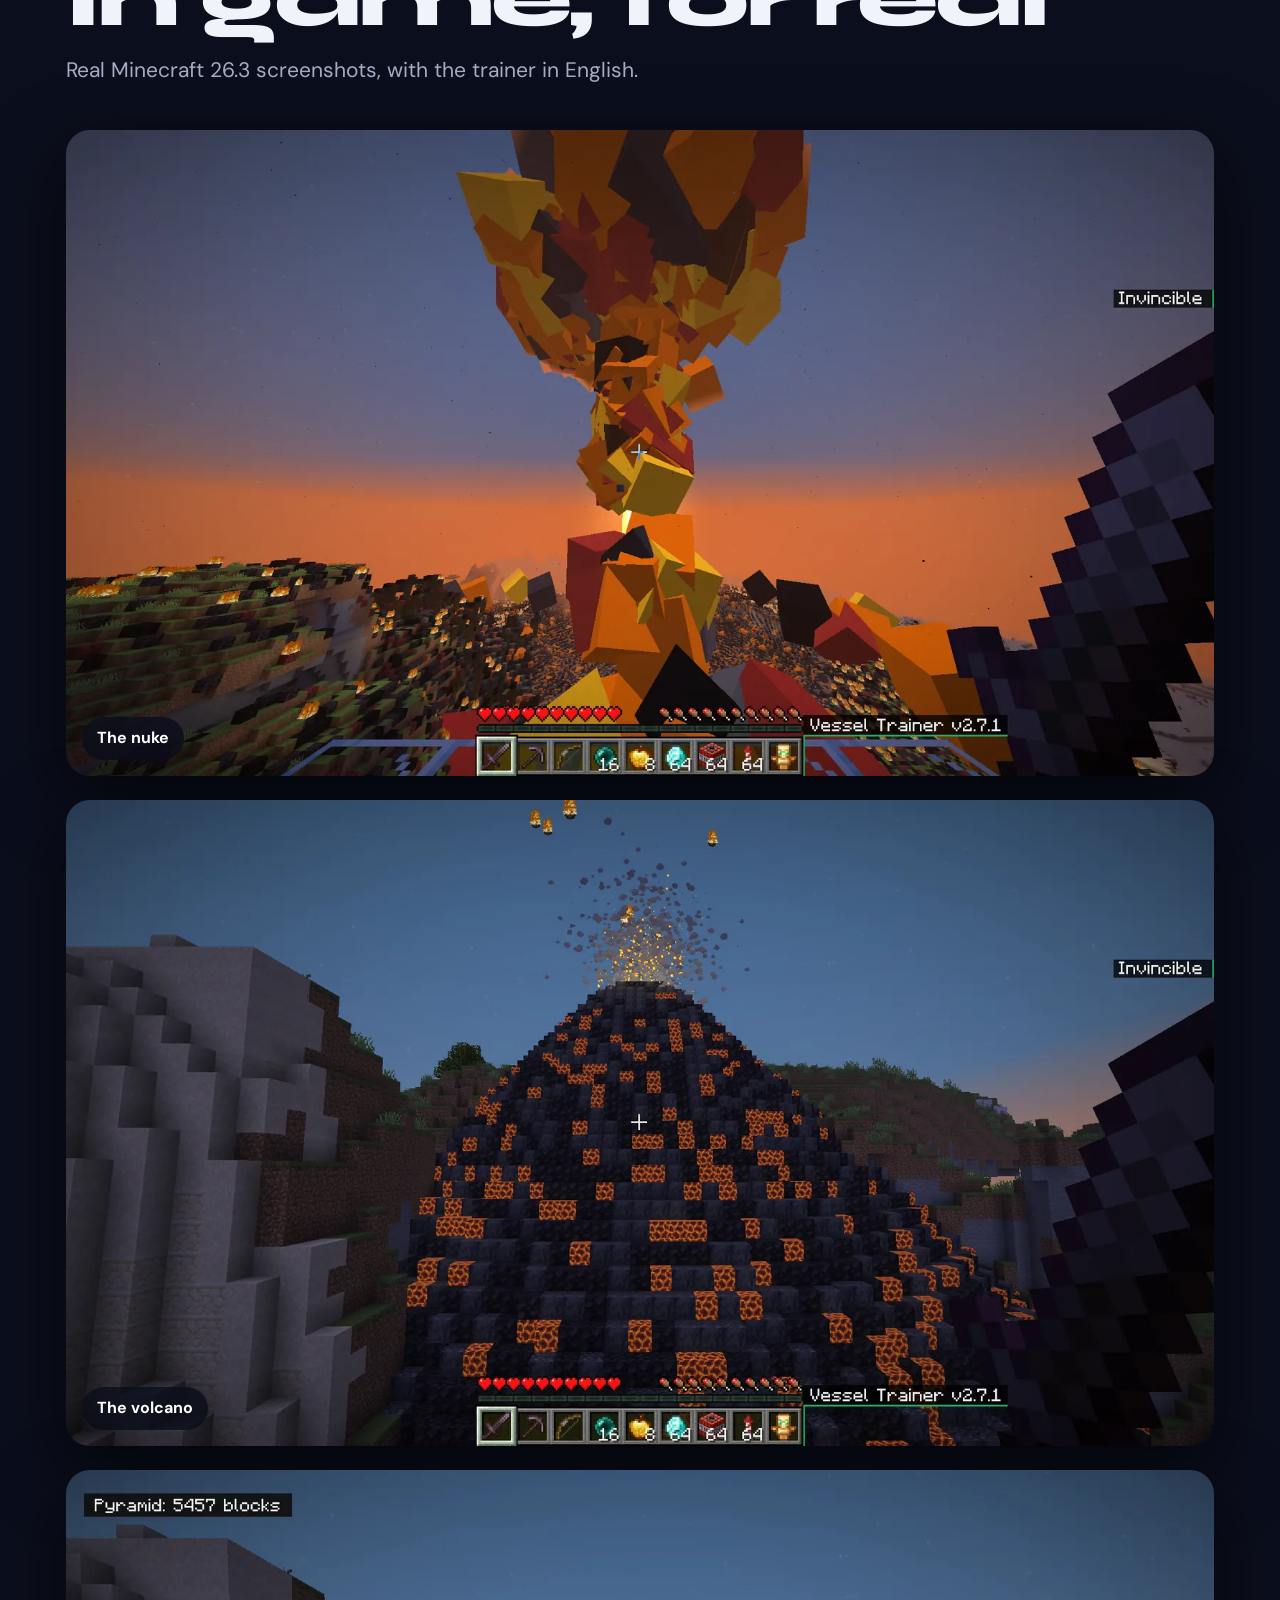
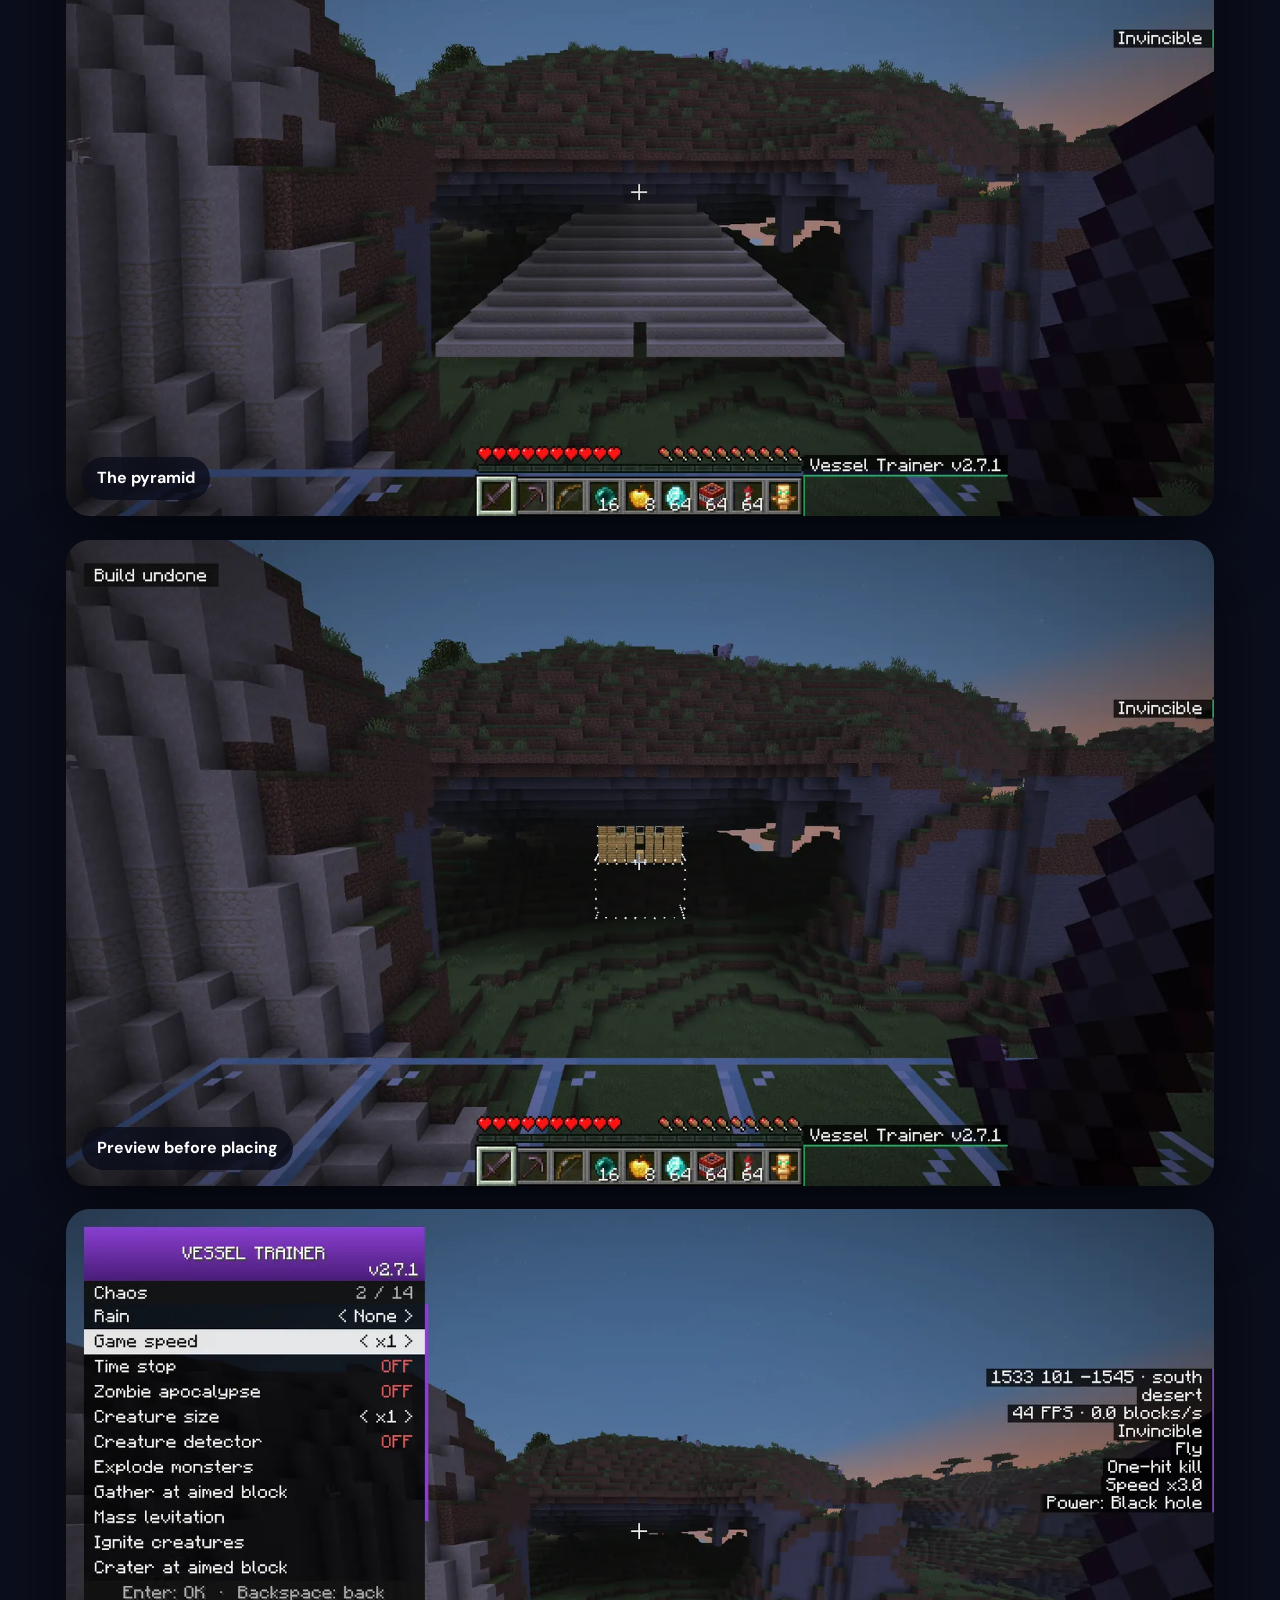
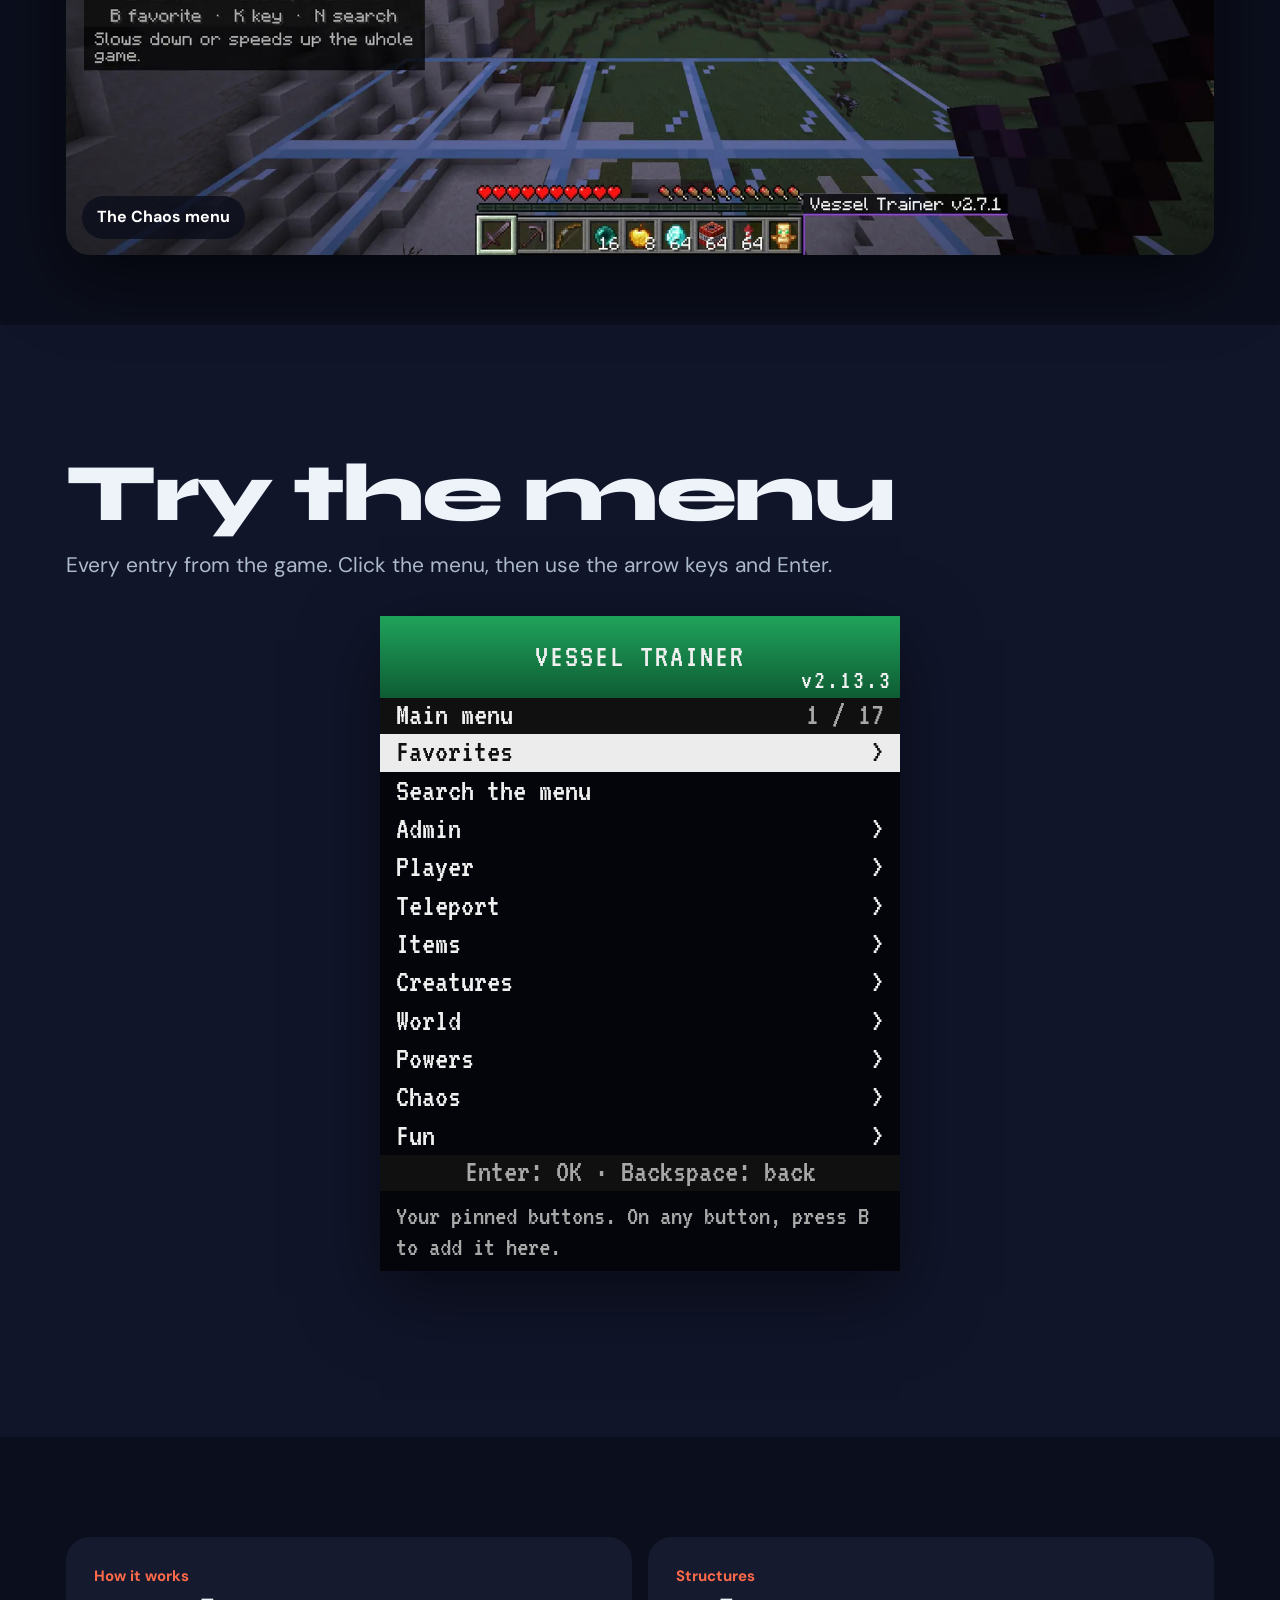
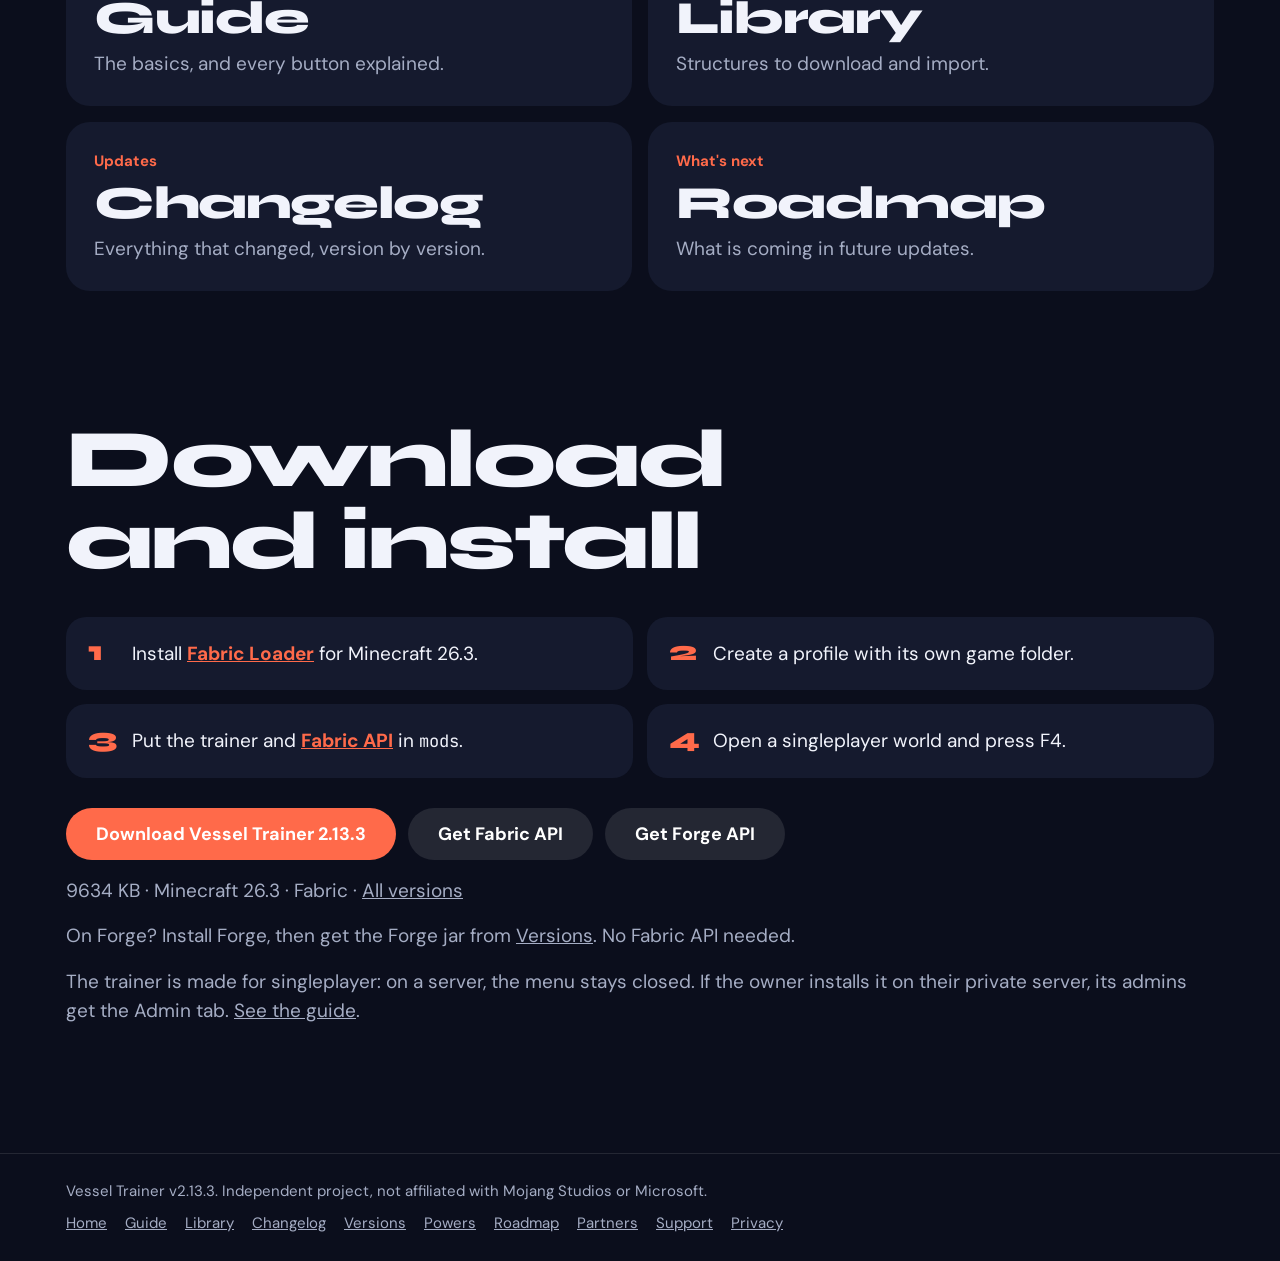
==== commit 843d924d: "Versions page: one card for servers Co-Authored-By: Claude Opus 5.5 <noreply@anthropic.com>" ====
--- a/index.html
+++ b/index.html
@@ -6,7 +6,7 @@
 <title>Vessel Trainer</title>
 <meta name="description" content="Vessel Trainer: a 334-command menu for your Minecraft 26.3 singleplayer world.">
 <link rel="icon" type="image/png" href="assets/img/favicon.png">
-<link rel="stylesheet" href="assets/css/style.css?v=f61dfe2513">
+<link rel="stylesheet" href="assets/css/style.css?v=48e9bd8637">
 </head>
 <body>
 <div class="sky" aria-hidden="true"></div>
--- a/assets/css/style.css
+++ b/assets/css/style.css
@@ -300,7 +300,7 @@
 .build-tip b.added { color: #63e6a0; } .build-tip b.changed { color: var(--gold); } .build-tip b.fixed { color: #7cc4ff; } .build-tip b.missing { color: #ff8f7a; }
 
 /* Versions: the two downloads most people want, a compatibility table, then every build. */
-.v-picks { display: grid; grid-template-columns: repeat(3, minmax(0, 1fr)); gap: 16px; margin-bottom: clamp(36px, 5vw, 56px); }
+.v-picks { display: grid; grid-template-columns: repeat(2, minmax(0, 1fr)); gap: 16px; margin-bottom: clamp(36px, 5vw, 56px); }
 .v-picks:empty { display: none; }
 .v-pick { display: flex; flex-direction: column; gap: 12px; min-width: 0; padding: clamp(22px, 3vw, 32px); border-radius: 28px; background: radial-gradient(90% 120% at 0% 0%, rgba(124, 77, 255, .34), transparent 60%), rgba(21, 26, 46, .82); box-shadow: inset 0 0 0 1px rgba(201, 139, 255, .25); }
 .v-pick.server { background: radial-gradient(90% 120% at 0% 0%, rgba(99, 230, 160, .2), transparent 60%), rgba(21, 26, 46, .82); box-shadow: inset 0 0 0 1px rgba(99, 230, 160, .22); }
@@ -345,7 +345,7 @@
 .v-older .builds { margin-top: 8px; }
 .build.older { background: rgba(21, 26, 46, .5); }
 
-@media (max-width: 1080px) { .v-picks { grid-template-columns: minmax(0, 1fr); } }
+@media (max-width: 860px) { .v-picks { grid-template-columns: minmax(0, 1fr); } }
 .lib-preview { display: block; width: 100%; aspect-ratio: 16 / 9; background: linear-gradient(135deg, #2a1a66, #10152a); }
 .form-preview { display: block; width: 100%; max-width: 420px; aspect-ratio: 16 / 9; margin-top: 12px; border-radius: 12px; background: linear-gradient(135deg, #2a1a66, #10152a); }
 .banner-demo { display: block; width: 100%; max-width: 570px; height: auto; margin-block: 18px; border-radius: 10px; image-rendering: pixelated; }
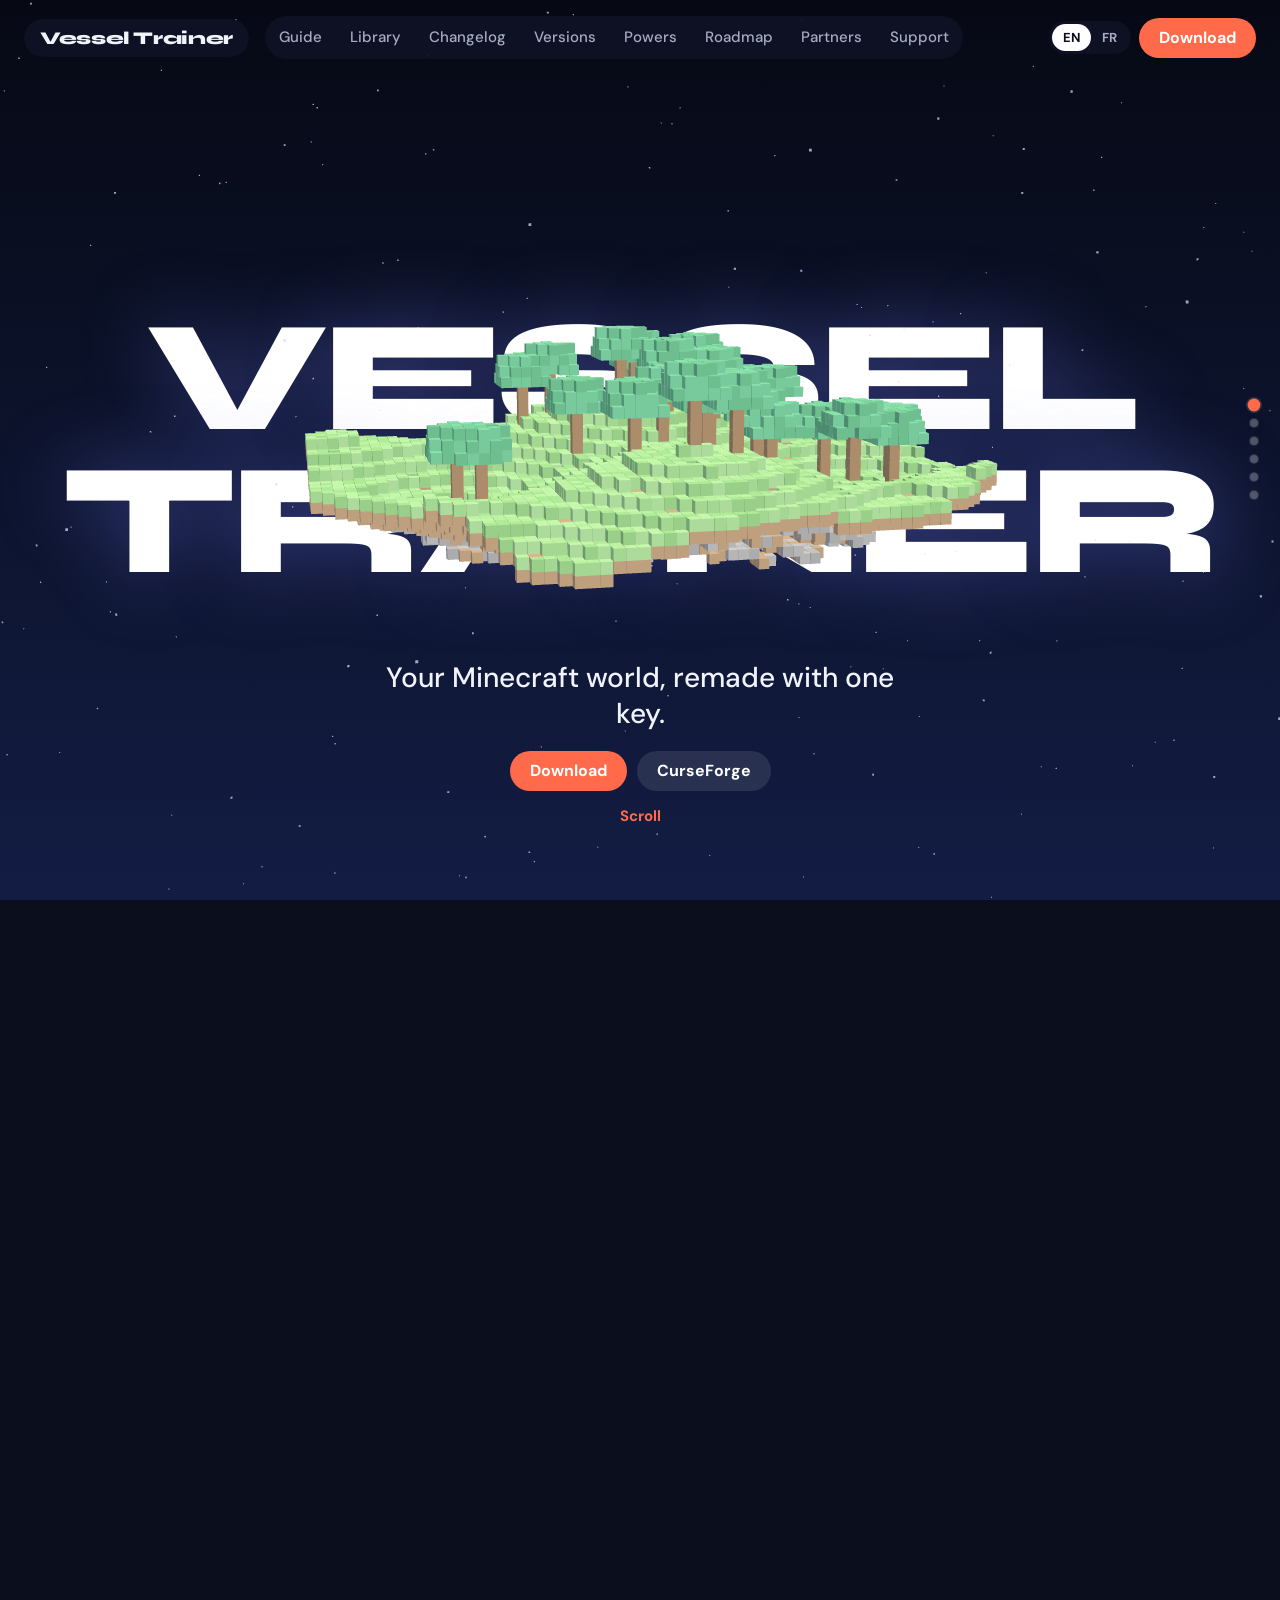
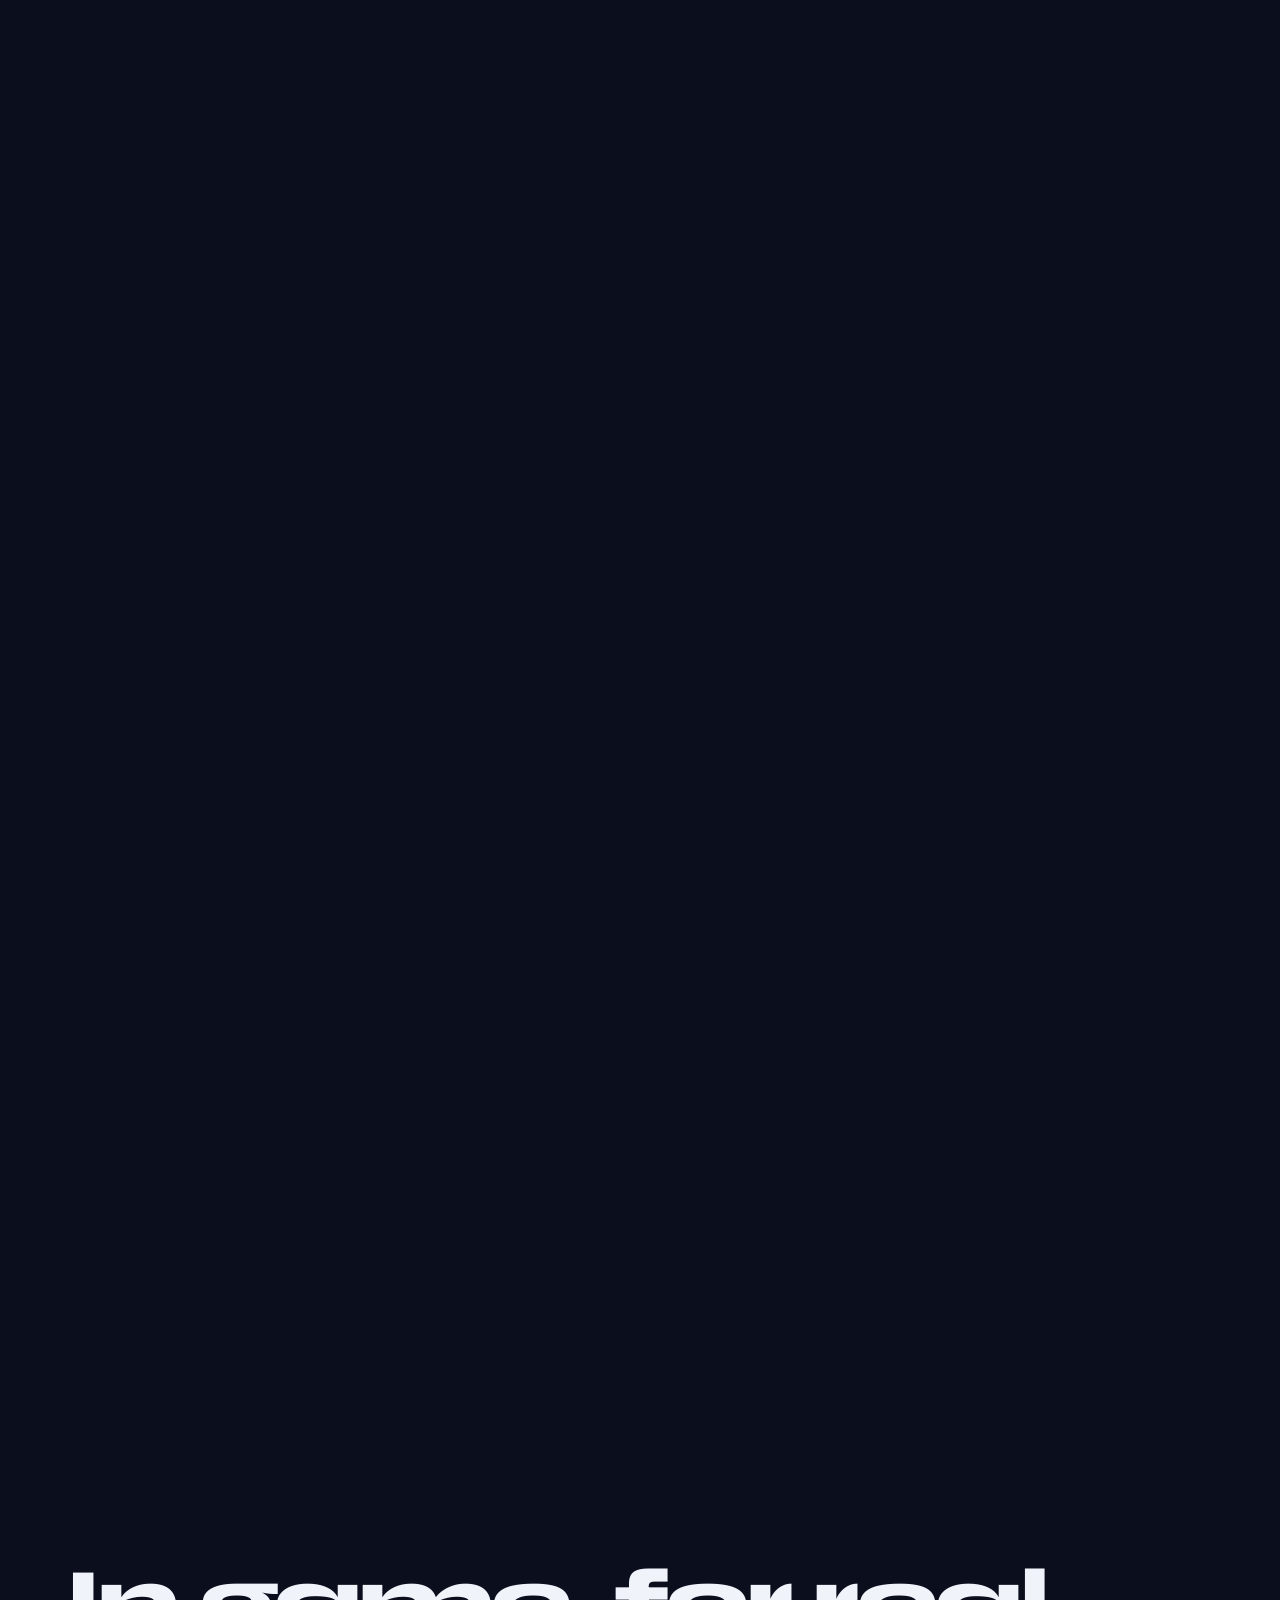
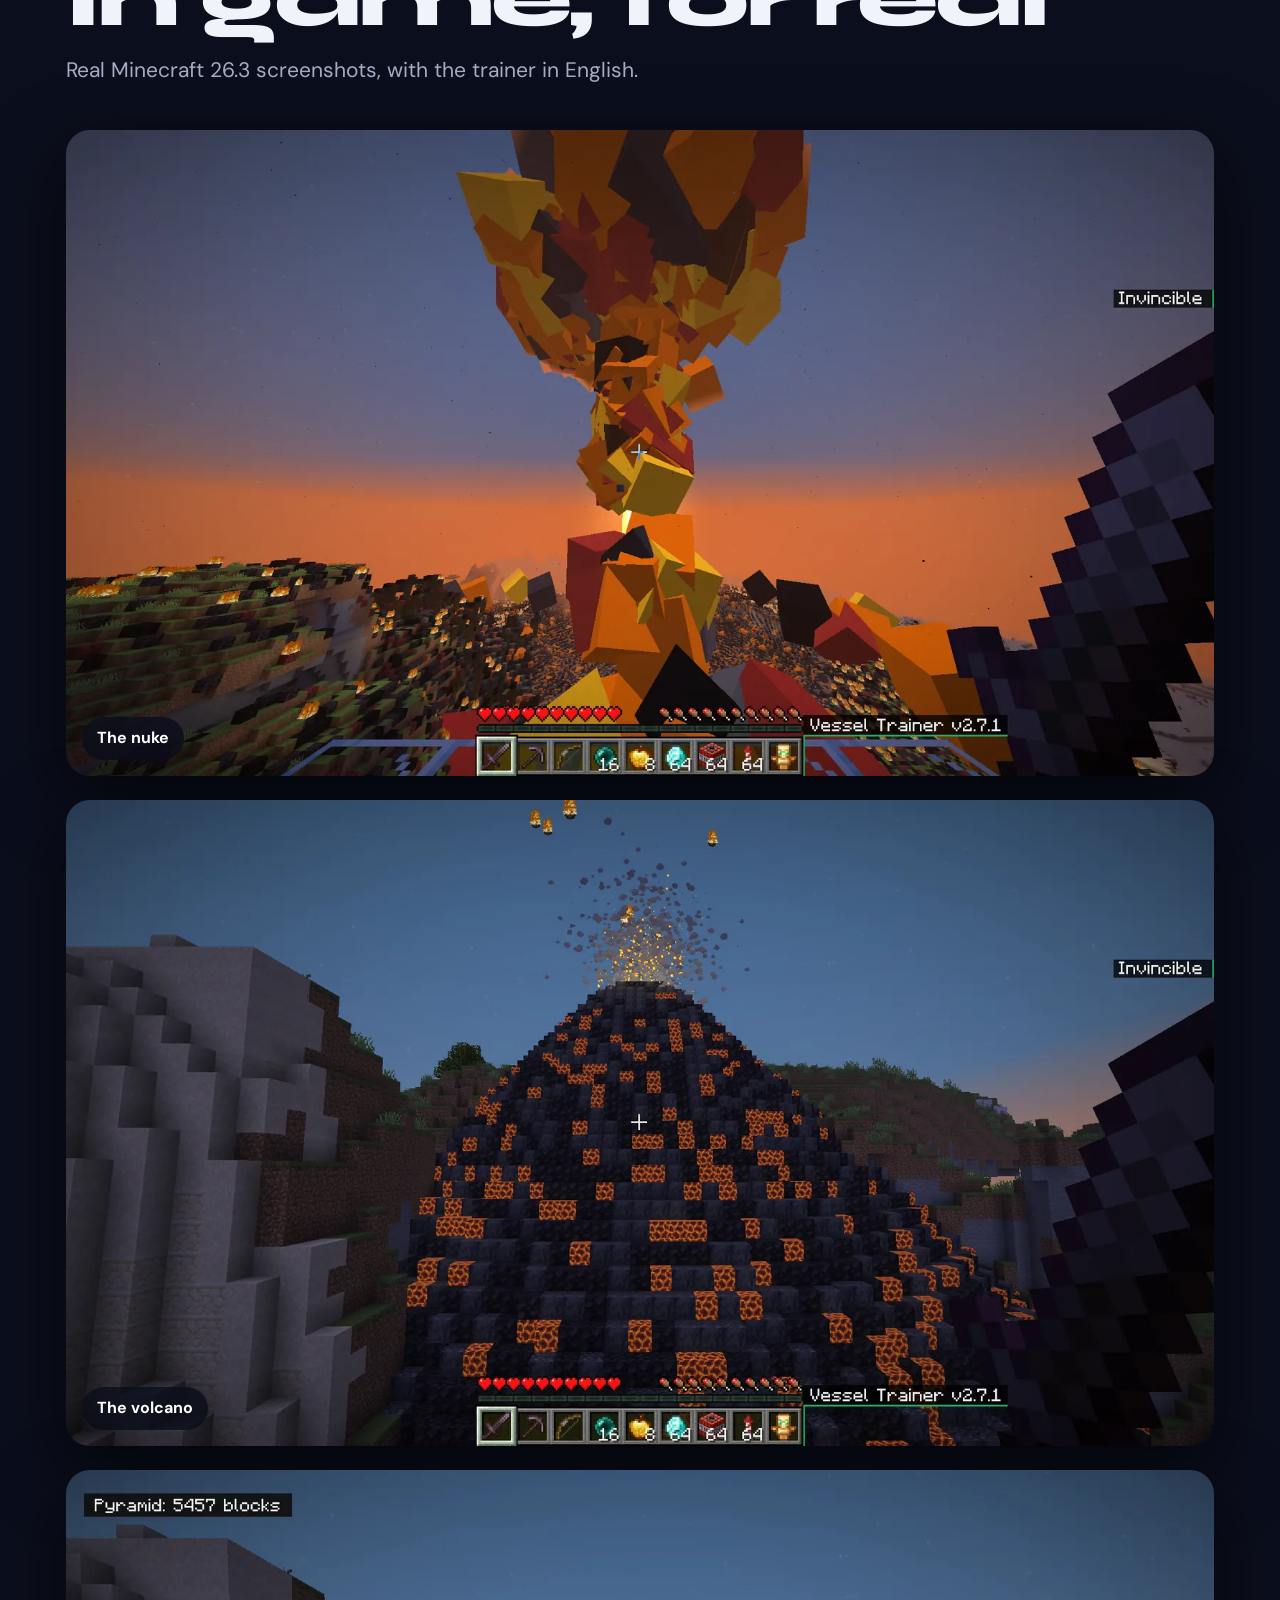
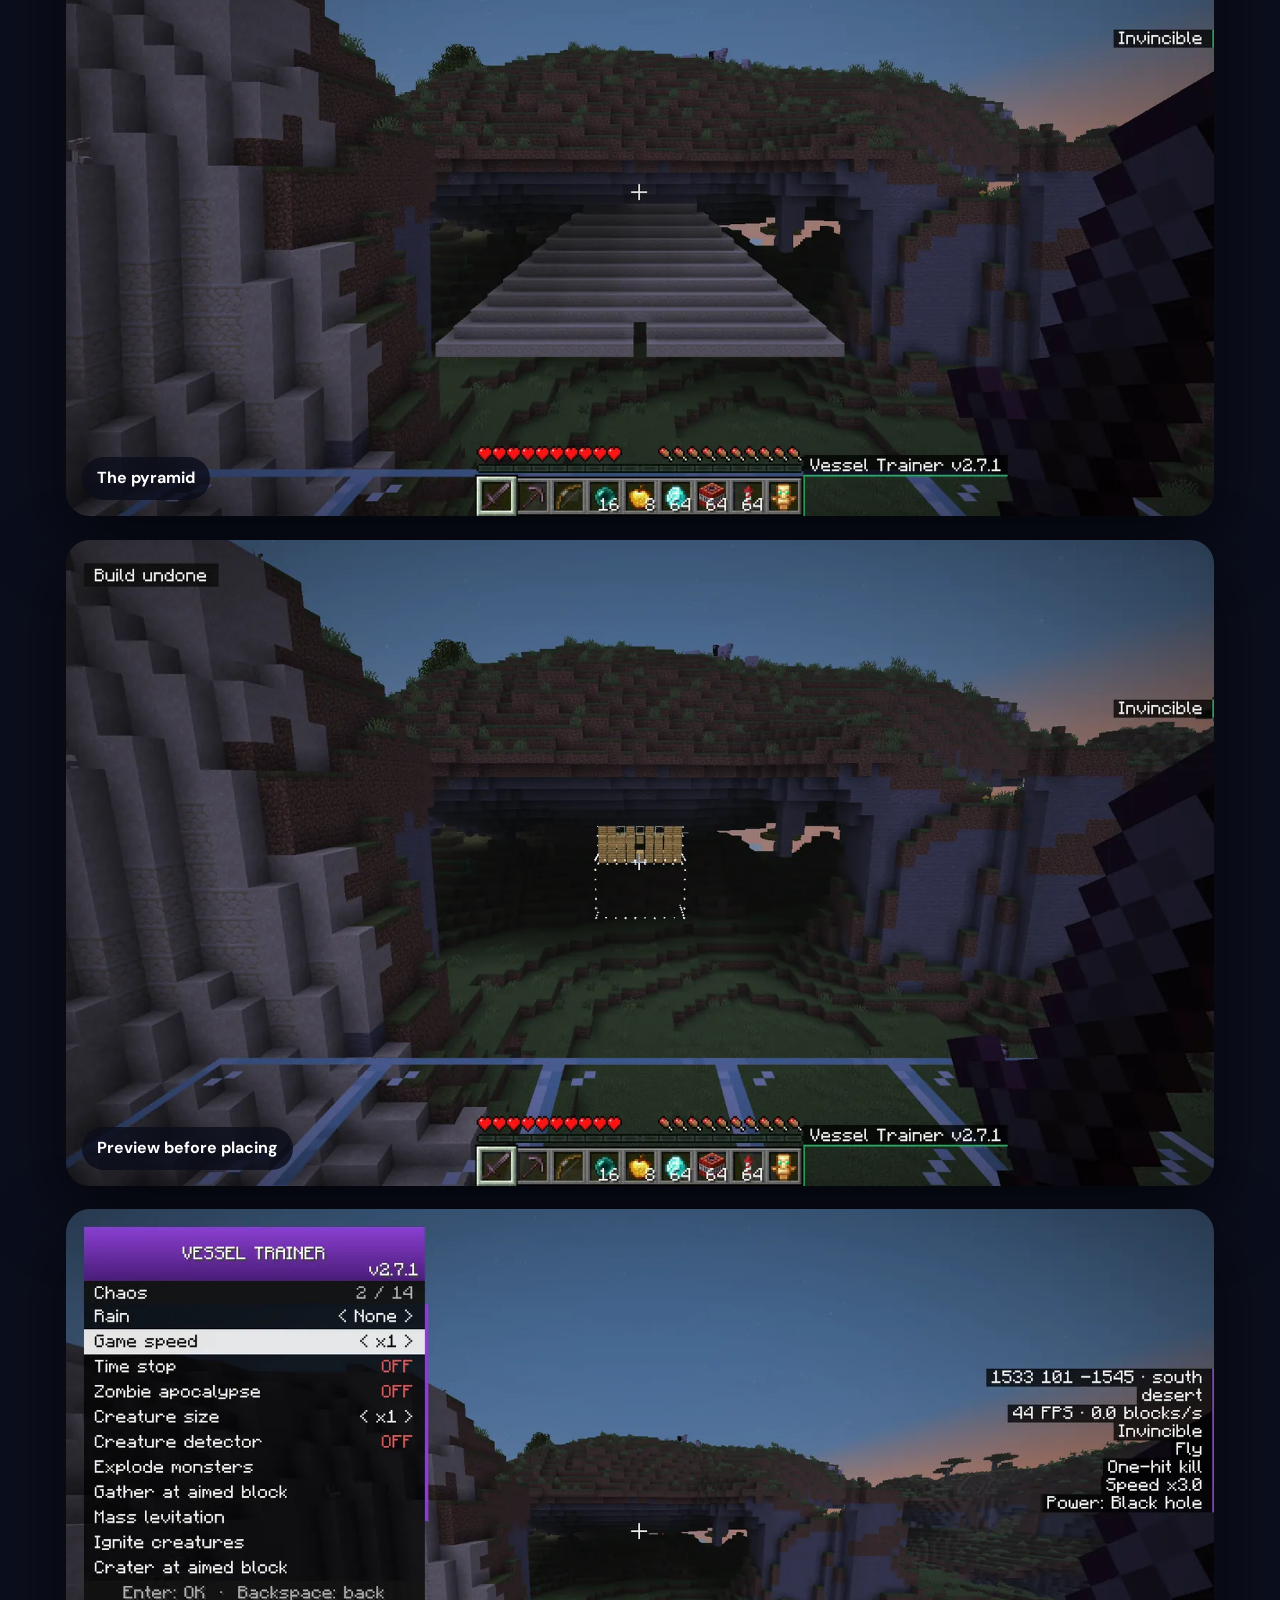
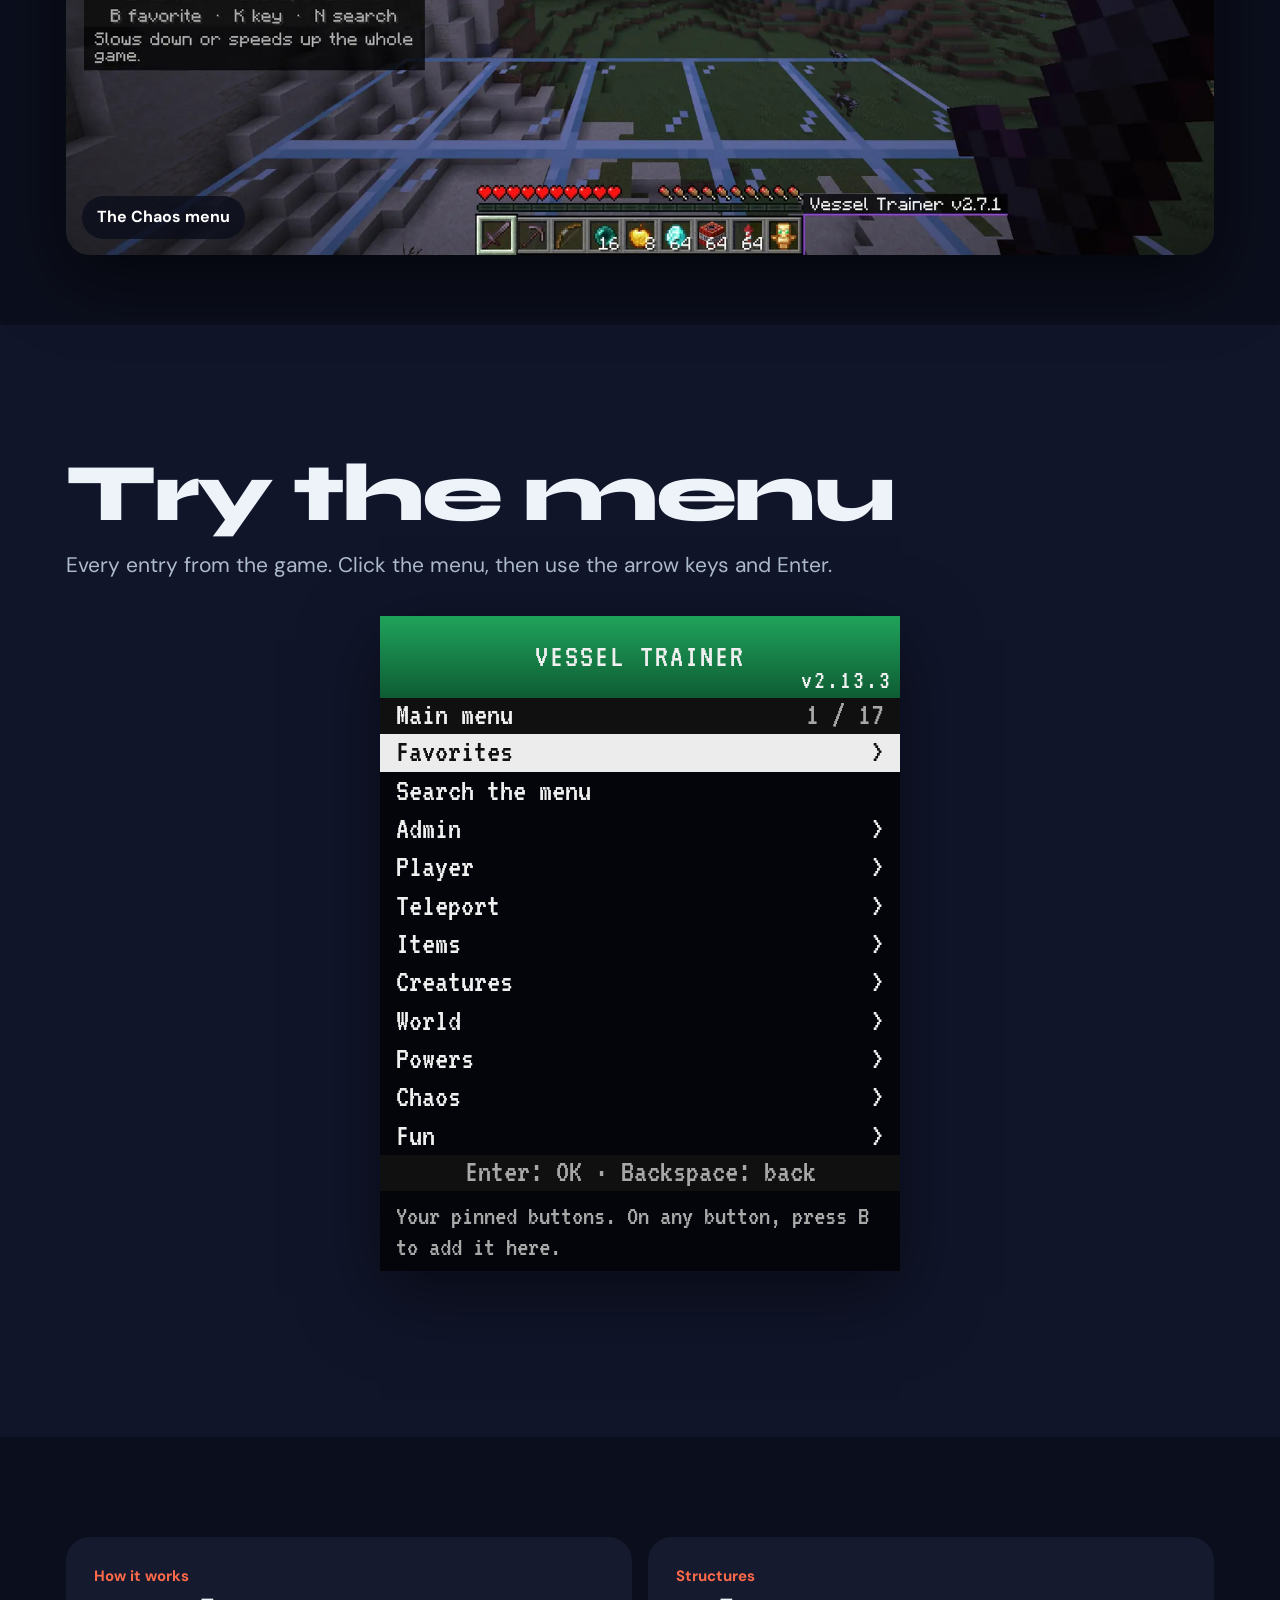
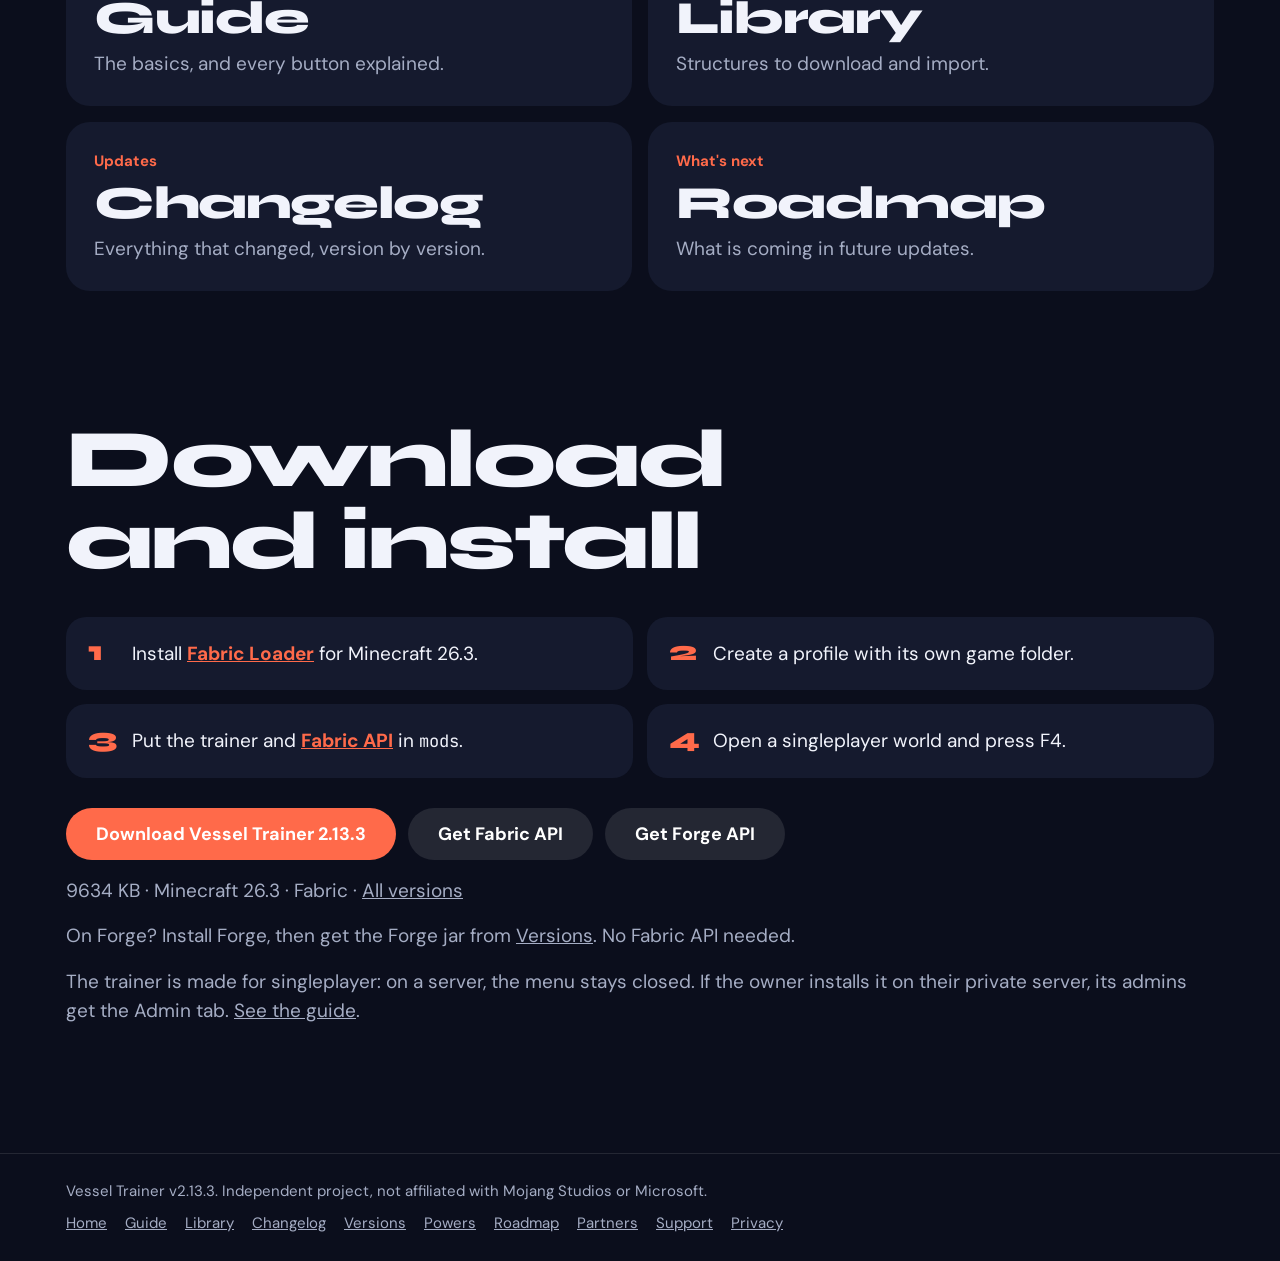
==== commit 16acccf1: "One file for Vessel Trainer Admin 1.2: the plugin Co-Authored-By: Claude Opus 5.5 <noreply@anthropic" ====
--- a/index.html
+++ b/index.html
@@ -6,7 +6,7 @@
 <title>Vessel Trainer</title>
 <meta name="description" content="Vessel Trainer: a 334-command menu for your Minecraft 26.3 singleplayer world.">
 <link rel="icon" type="image/png" href="assets/img/favicon.png">
-<link rel="stylesheet" href="assets/css/style.css?v=48e9bd8637">
+<link rel="stylesheet" href="assets/css/style.css?v=8cb9c6679a">
 </head>
 <body>
 <div class="sky" aria-hidden="true"></div>
@@ -171,7 +171,7 @@
 <script src="assets/js/lang.js?v=766214369f"></script>
 <script src="assets/js/menu-data.js?v=fa72b974bd"></script>
 <script src="assets/js/vess.js?v=04c6b9b6e1"></script>
-<script src="assets/js/data.js?v=3145881f15"></script>
+<script src="assets/js/data.js?v=85277a6fb2"></script>
 <script src="assets/js/main.js?v=349796317e"></script>
 </body>
 </html>
--- a/assets/css/style.css
+++ b/assets/css/style.css
@@ -300,7 +300,7 @@
 .build-tip b.added { color: #63e6a0; } .build-tip b.changed { color: var(--gold); } .build-tip b.fixed { color: #7cc4ff; } .build-tip b.missing { color: #ff8f7a; }
 
 /* Versions: the two downloads most people want, a compatibility table, then every build. */
-.v-picks { display: grid; grid-template-columns: repeat(2, minmax(0, 1fr)); gap: 16px; margin-bottom: clamp(36px, 5vw, 56px); }
+.v-picks { display: grid; grid-template-columns: minmax(0, 1.2fr) minmax(0, 1fr); gap: 16px; margin-bottom: clamp(36px, 5vw, 56px); }
 .v-picks:empty { display: none; }
 .v-pick { display: flex; flex-direction: column; gap: 12px; min-width: 0; padding: clamp(22px, 3vw, 32px); border-radius: 28px; background: radial-gradient(90% 120% at 0% 0%, rgba(124, 77, 255, .34), transparent 60%), rgba(21, 26, 46, .82); box-shadow: inset 0 0 0 1px rgba(201, 139, 255, .25); }
 .v-pick.server { background: radial-gradient(90% 120% at 0% 0%, rgba(99, 230, 160, .2), transparent 60%), rgba(21, 26, 46, .82); box-shadow: inset 0 0 0 1px rgba(99, 230, 160, .22); }
@@ -333,8 +333,6 @@
 .v-toolbar { margin-bottom: 4px; }
 .v-loader { display: inline-block; padding: 3px 10px; margin-right: 4px; border-radius: 999px; font-size: 13px; font-weight: 700; vertical-align: middle; background: rgba(201, 139, 255, .16); color: #d9b3ff; }
 .v-loader.paper { background: rgba(99, 230, 160, .14); color: #63e6a0; }
-.v-loader.admin { background: rgba(255, 90, 90, .14); color: #ff8a8a; }
-.v-pick.admin { background: radial-gradient(90% 120% at 0% 0%, rgba(255, 70, 70, .2), transparent 60%), rgba(21, 26, 46, .82); box-shadow: inset 0 0 0 1px rgba(255, 110, 110, .22); }
 .v-loader.forge { background: rgba(255, 201, 107, .14); color: var(--gold); }
 .v-loader.neoforge { background: rgba(255, 143, 122, .14); color: #ff8f7a; }
 .build .v-needs { margin-top: 10px; }
